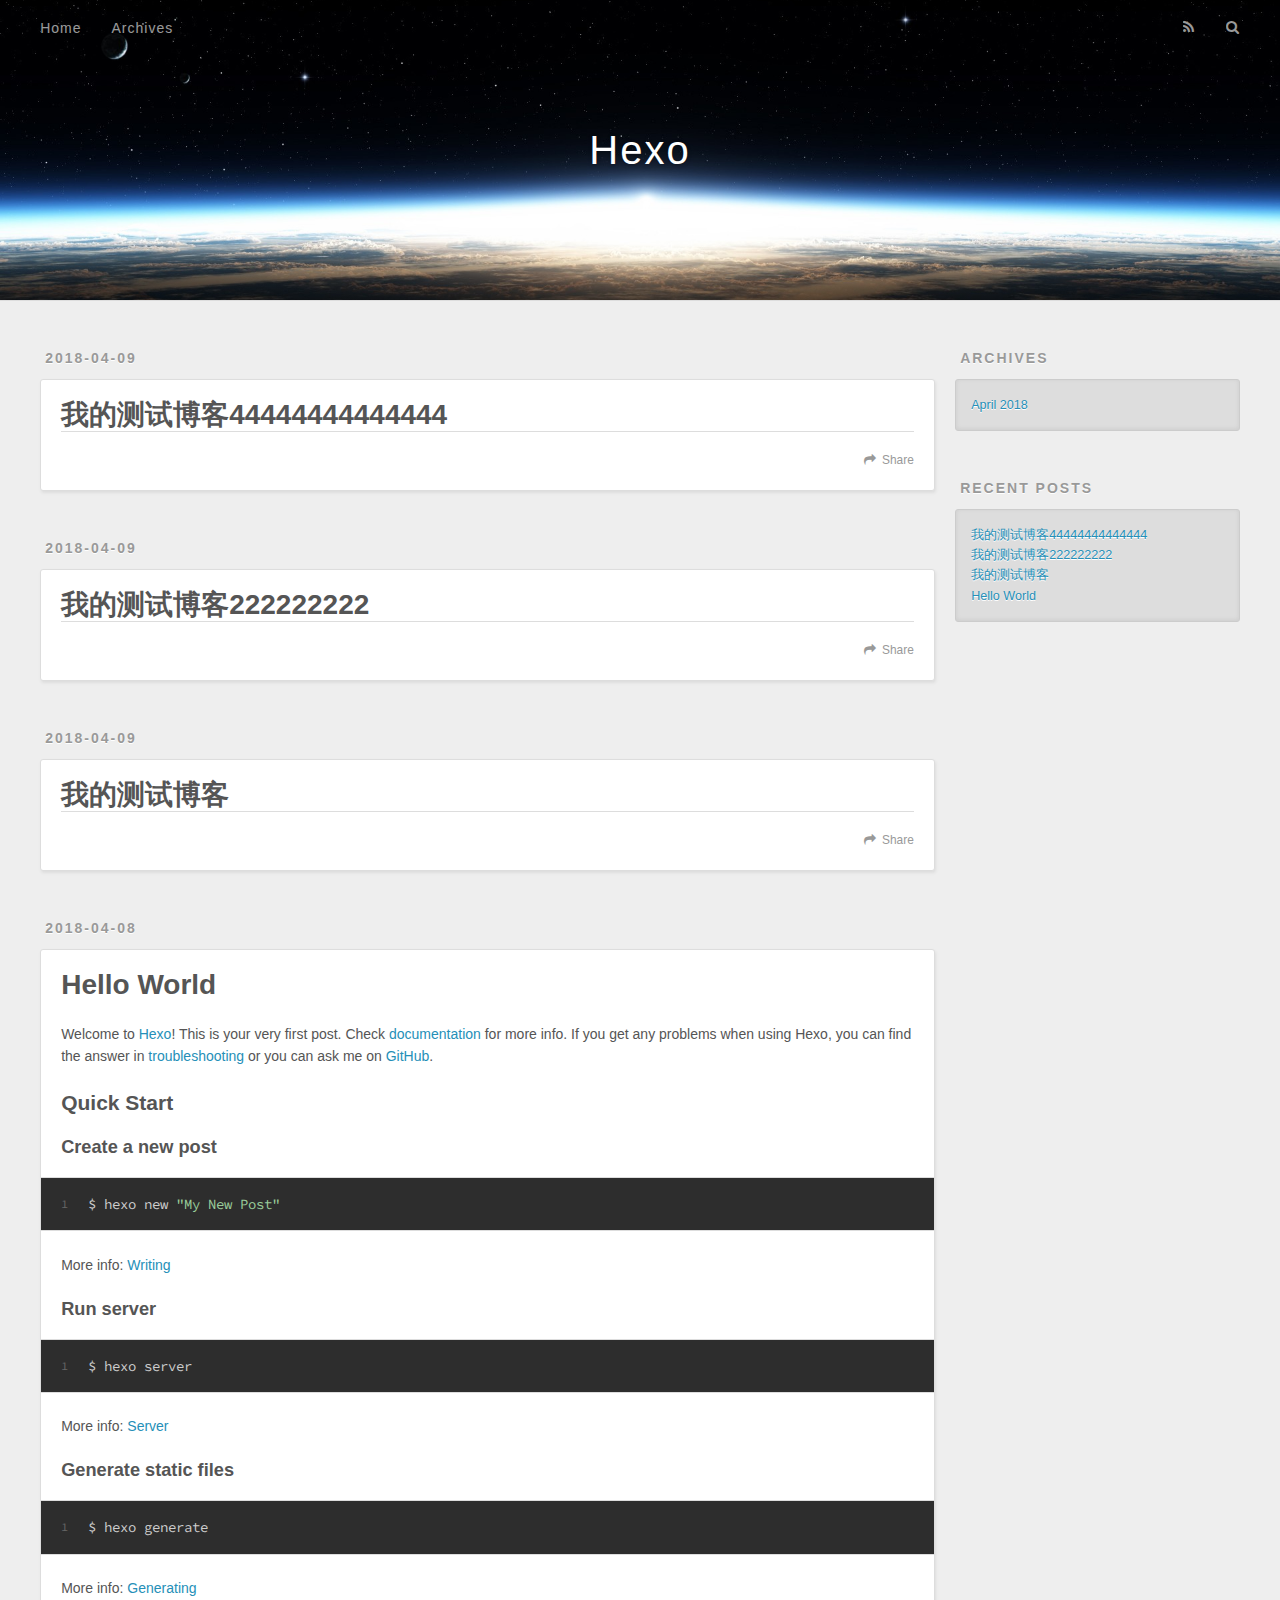
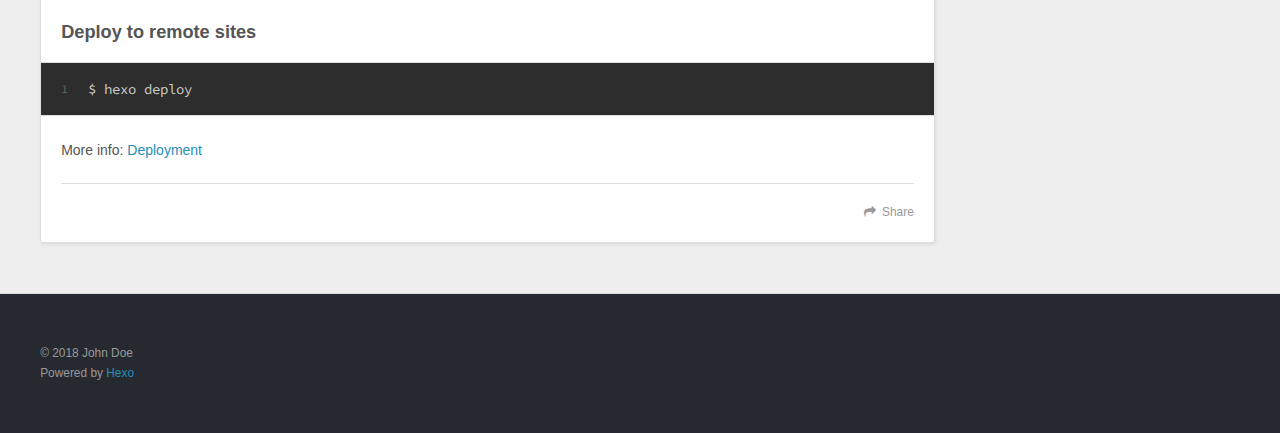
==== index.html @ ea2e8eb5 "Site updated: 2018-04-09 14:51:00" ====
<!DOCTYPE html>
<html>
<head>
  <meta charset="utf-8">
  

  
  <title>Hexo</title>
  <meta name="viewport" content="width=device-width, initial-scale=1, maximum-scale=1">
  <meta property="og:type" content="website">
<meta property="og:title" content="Hexo">
<meta property="og:url" content="http://yoursite.com/index.html">
<meta property="og:site_name" content="Hexo">
<meta property="og:locale" content="default">
<meta name="twitter:card" content="summary">
<meta name="twitter:title" content="Hexo">
  
    <link rel="alternate" href="/atom.xml" title="Hexo" type="application/atom+xml">
  
  
    <link rel="icon" href="/favicon.png">
  
  
    <link href="//fonts.googleapis.com/css?family=Source+Code+Pro" rel="stylesheet" type="text/css">
  
  <link rel="stylesheet" href="/css/style.css">
</head>

<body>
  <div id="container">
    <div id="wrap">
      <header id="header">
  <div id="banner"></div>
  <div id="header-outer" class="outer">
    <div id="header-title" class="inner">
      <h1 id="logo-wrap">
        <a href="/" id="logo">Hexo</a>
      </h1>
      
    </div>
    <div id="header-inner" class="inner">
      <nav id="main-nav">
        <a id="main-nav-toggle" class="nav-icon"></a>
        
          <a class="main-nav-link" href="/">Home</a>
        
          <a class="main-nav-link" href="/archives">Archives</a>
        
      </nav>
      <nav id="sub-nav">
        
          <a id="nav-rss-link" class="nav-icon" href="/atom.xml" title="RSS Feed"></a>
        
        <a id="nav-search-btn" class="nav-icon" title="Search"></a>
      </nav>
      <div id="search-form-wrap">
        <form action="//google.com/search" method="get" accept-charset="UTF-8" class="search-form"><input type="search" name="q" class="search-form-input" placeholder="Search"><button type="submit" class="search-form-submit">&#xF002;</button><input type="hidden" name="sitesearch" value="http://yoursite.com"></form>
      </div>
    </div>
  </div>
</header>
      <div class="outer">
        <section id="main">
  
    <article id="post-我的测试博客44444444444444" class="article article-type-post" itemscope itemprop="blogPost">
  <div class="article-meta">
    <a href="/2018/04/09/我的测试博客44444444444444/" class="article-date">
  <time datetime="2018-04-09T06:37:30.000Z" itemprop="datePublished">2018-04-09</time>
</a>
    
  </div>
  <div class="article-inner">
    
    
      <header class="article-header">
        
  
    <h1 itemprop="name">
      <a class="article-title" href="/2018/04/09/我的测试博客44444444444444/">我的测试博客44444444444444</a>
    </h1>
  

      </header>
    
    <div class="article-entry" itemprop="articleBody">
      
        
      
    </div>
    <footer class="article-footer">
      <a data-url="http://yoursite.com/2018/04/09/我的测试博客44444444444444/" data-id="cjfrvk4ji0003fga0e3j3twtc" class="article-share-link">Share</a>
      
      
    </footer>
  </div>
  
</article>


  
    <article id="post-我的测试博客222222222" class="article article-type-post" itemscope itemprop="blogPost">
  <div class="article-meta">
    <a href="/2018/04/09/我的测试博客222222222/" class="article-date">
  <time datetime="2018-04-09T02:36:10.000Z" itemprop="datePublished">2018-04-09</time>
</a>
    
  </div>
  <div class="article-inner">
    
    
      <header class="article-header">
        
  
    <h1 itemprop="name">
      <a class="article-title" href="/2018/04/09/我的测试博客222222222/">我的测试博客222222222</a>
    </h1>
  

      </header>
    
    <div class="article-entry" itemprop="articleBody">
      
        
      
    </div>
    <footer class="article-footer">
      <a data-url="http://yoursite.com/2018/04/09/我的测试博客222222222/" data-id="cjfrvk4ji0002fga02zdg871e" class="article-share-link">Share</a>
      
      
    </footer>
  </div>
  
</article>


  
    <article id="post-我的测试博客" class="article article-type-post" itemscope itemprop="blogPost">
  <div class="article-meta">
    <a href="/2018/04/09/我的测试博客/" class="article-date">
  <time datetime="2018-04-09T02:16:57.000Z" itemprop="datePublished">2018-04-09</time>
</a>
    
  </div>
  <div class="article-inner">
    
    
      <header class="article-header">
        
  
    <h1 itemprop="name">
      <a class="article-title" href="/2018/04/09/我的测试博客/">我的测试博客</a>
    </h1>
  

      </header>
    
    <div class="article-entry" itemprop="articleBody">
      
        
      
    </div>
    <footer class="article-footer">
      <a data-url="http://yoursite.com/2018/04/09/我的测试博客/" data-id="cjfrvk4j80001fga0or1ar95j" class="article-share-link">Share</a>
      
      
    </footer>
  </div>
  
</article>


  
    <article id="post-hello-world" class="article article-type-post" itemscope itemprop="blogPost">
  <div class="article-meta">
    <a href="/2018/04/08/hello-world/" class="article-date">
  <time datetime="2018-04-08T09:56:43.132Z" itemprop="datePublished">2018-04-08</time>
</a>
    
  </div>
  <div class="article-inner">
    
    
      <header class="article-header">
        
  
    <h1 itemprop="name">
      <a class="article-title" href="/2018/04/08/hello-world/">Hello World</a>
    </h1>
  

      </header>
    
    <div class="article-entry" itemprop="articleBody">
      
        <p>Welcome to <a href="https://hexo.io/" target="_blank" rel="noopener">Hexo</a>! This is your very first post. Check <a href="https://hexo.io/docs/" target="_blank" rel="noopener">documentation</a> for more info. If you get any problems when using Hexo, you can find the answer in <a href="https://hexo.io/docs/troubleshooting.html" target="_blank" rel="noopener">troubleshooting</a> or you can ask me on <a href="https://github.com/hexojs/hexo/issues" target="_blank" rel="noopener">GitHub</a>.</p>
<h2 id="Quick-Start"><a href="#Quick-Start" class="headerlink" title="Quick Start"></a>Quick Start</h2><h3 id="Create-a-new-post"><a href="#Create-a-new-post" class="headerlink" title="Create a new post"></a>Create a new post</h3><figure class="highlight bash"><table><tr><td class="gutter"><pre><span class="line">1</span><br></pre></td><td class="code"><pre><span class="line">$ hexo new <span class="string">"My New Post"</span></span><br></pre></td></tr></table></figure>
<p>More info: <a href="https://hexo.io/docs/writing.html" target="_blank" rel="noopener">Writing</a></p>
<h3 id="Run-server"><a href="#Run-server" class="headerlink" title="Run server"></a>Run server</h3><figure class="highlight bash"><table><tr><td class="gutter"><pre><span class="line">1</span><br></pre></td><td class="code"><pre><span class="line">$ hexo server</span><br></pre></td></tr></table></figure>
<p>More info: <a href="https://hexo.io/docs/server.html" target="_blank" rel="noopener">Server</a></p>
<h3 id="Generate-static-files"><a href="#Generate-static-files" class="headerlink" title="Generate static files"></a>Generate static files</h3><figure class="highlight bash"><table><tr><td class="gutter"><pre><span class="line">1</span><br></pre></td><td class="code"><pre><span class="line">$ hexo generate</span><br></pre></td></tr></table></figure>
<p>More info: <a href="https://hexo.io/docs/generating.html" target="_blank" rel="noopener">Generating</a></p>
<h3 id="Deploy-to-remote-sites"><a href="#Deploy-to-remote-sites" class="headerlink" title="Deploy to remote sites"></a>Deploy to remote sites</h3><figure class="highlight bash"><table><tr><td class="gutter"><pre><span class="line">1</span><br></pre></td><td class="code"><pre><span class="line">$ hexo deploy</span><br></pre></td></tr></table></figure>
<p>More info: <a href="https://hexo.io/docs/deployment.html" target="_blank" rel="noopener">Deployment</a></p>

      
    </div>
    <footer class="article-footer">
      <a data-url="http://yoursite.com/2018/04/08/hello-world/" data-id="cjfrvk4j80000fga0qchb1ayb" class="article-share-link">Share</a>
      
      
    </footer>
  </div>
  
</article>


  


</section>
        
          <aside id="sidebar">
  
    

  
    

  
    
  
    
  <div class="widget-wrap">
    <h3 class="widget-title">Archives</h3>
    <div class="widget">
      <ul class="archive-list"><li class="archive-list-item"><a class="archive-list-link" href="/archives/2018/04/">April 2018</a></li></ul>
    </div>
  </div>


  
    
  <div class="widget-wrap">
    <h3 class="widget-title">Recent Posts</h3>
    <div class="widget">
      <ul>
        
          <li>
            <a href="/2018/04/09/我的测试博客44444444444444/">我的测试博客44444444444444</a>
          </li>
        
          <li>
            <a href="/2018/04/09/我的测试博客222222222/">我的测试博客222222222</a>
          </li>
        
          <li>
            <a href="/2018/04/09/我的测试博客/">我的测试博客</a>
          </li>
        
          <li>
            <a href="/2018/04/08/hello-world/">Hello World</a>
          </li>
        
      </ul>
    </div>
  </div>

  
</aside>
        
      </div>
      <footer id="footer">
  
  <div class="outer">
    <div id="footer-info" class="inner">
      &copy; 2018 John Doe<br>
      Powered by <a href="http://hexo.io/" target="_blank">Hexo</a>
    </div>
  </div>
</footer>
    </div>
    <nav id="mobile-nav">
  
    <a href="/" class="mobile-nav-link">Home</a>
  
    <a href="/archives" class="mobile-nav-link">Archives</a>
  
</nav>
    

<script src="//ajax.googleapis.com/ajax/libs/jquery/2.0.3/jquery.min.js"></script>


  <link rel="stylesheet" href="/fancybox/jquery.fancybox.css">
  <script src="/fancybox/jquery.fancybox.pack.js"></script>


<script src="/js/script.js"></script>



  </div>
</body>
</html>
---- css/style.css ----
body {
  width: 100%;
}
body:before,
body:after {
  content: "";
  display: table;
}
body:after {
  clear: both;
}
html,
body,
div,
span,
applet,
object,
iframe,
h1,
h2,
h3,
h4,
h5,
h6,
p,
blockquote,
pre,
a,
abbr,
acronym,
address,
big,
cite,
code,
del,
dfn,
em,
img,
ins,
kbd,
q,
s,
samp,
small,
strike,
strong,
sub,
sup,
tt,
var,
dl,
dt,
dd,
ol,
ul,
li,
fieldset,
form,
label,
legend,
table,
caption,
tbody,
tfoot,
thead,
tr,
th,
td {
  margin: 0;
  padding: 0;
  border: 0;
  outline: 0;
  font-weight: inherit;
  font-style: inherit;
  font-family: inherit;
  font-size: 100%;
  vertical-align: baseline;
}
body {
  line-height: 1;
  color: #000;
  background: #fff;
}
ol,
ul {
  list-style: none;
}
table {
  border-collapse: separate;
  border-spacing: 0;
  vertical-align: middle;
}
caption,
th,
td {
  text-align: left;
  font-weight: normal;
  vertical-align: middle;
}
a img {
  border: none;
}
input,
button {
  margin: 0;
  padding: 0;
}
input::-moz-focus-inner,
button::-moz-focus-inner {
  border: 0;
  padding: 0;
}
@font-face {
  font-family: FontAwesome;
  font-style: normal;
  font-weight: normal;
  src: url("fonts/fontawesome-webfont.eot?v=#4.0.3");
  src: url("fonts/fontawesome-webfont.eot?#iefix&v=#4.0.3") format("embedded-opentype"), url("fonts/fontawesome-webfont.woff?v=#4.0.3") format("woff"), url("fonts/fontawesome-webfont.ttf?v=#4.0.3") format("truetype"), url("fonts/fontawesome-webfont.svg#fontawesomeregular?v=#4.0.3") format("svg");
}
html,
body,
#container {
  height: 100%;
}
body {
  background: #eee;
  font: 14px -apple-system, BlinkMacSystemFont, "Segoe UI", "Roboto", "Oxygen", "Ubuntu", "Cantarell", "Fira Sans", "Droid Sans", "Helvetica Neue", sans-serif;
  -webkit-text-size-adjust: 100%;
}
.outer {
  max-width: 1220px;
  margin: 0 auto;
  padding: 0 20px;
}
.outer:before,
.outer:after {
  content: "";
  display: table;
}
.outer:after {
  clear: both;
}
.inner {
  display: inline;
  float: left;
  width: 98.33333333333333%;
  margin: 0 0.833333333333333%;
}
.left,
.alignleft {
  float: left;
}
.right,
.alignright {
  float: right;
}
.clear {
  clear: both;
}
#container {
  position: relative;
}
.mobile-nav-on {
  overflow: hidden;
}
#wrap {
  height: 100%;
  width: 100%;
  position: absolute;
  top: 0;
  left: 0;
  -webkit-transition: 0.2s ease-out;
  -moz-transition: 0.2s ease-out;
  -ms-transition: 0.2s ease-out;
  transition: 0.2s ease-out;
  z-index: 1;
  background: #eee;
}
.mobile-nav-on #wrap {
  left: 280px;
}
@media screen and (min-width: 768px) {
  #main {
    display: inline;
    float: left;
    width: 73.33333333333333%;
    margin: 0 0.833333333333333%;
  }
}
.article-date,
.article-category-link,
.archive-year,
.widget-title {
  text-decoration: none;
  text-transform: uppercase;
  letter-spacing: 2px;
  color: #999;
  margin-bottom: 1em;
  margin-left: 5px;
  line-height: 1em;
  text-shadow: 0 1px #fff;
  font-weight: bold;
}
.article-inner,
.archive-article-inner {
  background: #fff;
  -webkit-box-shadow: 1px 2px 3px #ddd;
  box-shadow: 1px 2px 3px #ddd;
  border: 1px solid #ddd;
  border-radius: 3px;
}
.article-entry h1,
.widget h1 {
  font-size: 2em;
}
.article-entry h2,
.widget h2 {
  font-size: 1.5em;
}
.article-entry h3,
.widget h3 {
  font-size: 1.3em;
}
.article-entry h4,
.widget h4 {
  font-size: 1.2em;
}
.article-entry h5,
.widget h5 {
  font-size: 1em;
}
.article-entry h6,
.widget h6 {
  font-size: 1em;
  color: #999;
}
.article-entry hr,
.widget hr {
  border: 1px dashed #ddd;
}
.article-entry strong,
.widget strong {
  font-weight: bold;
}
.article-entry em,
.widget em,
.article-entry cite,
.widget cite {
  font-style: italic;
}
.article-entry sup,
.widget sup,
.article-entry sub,
.widget sub {
  font-size: 0.75em;
  line-height: 0;
  position: relative;
  vertical-align: baseline;
}
.article-entry sup,
.widget sup {
  top: -0.5em;
}
.article-entry sub,
.widget sub {
  bottom: -0.2em;
}
.article-entry small,
.widget small {
  font-size: 0.85em;
}
.article-entry acronym,
.widget acronym,
.article-entry abbr,
.widget abbr {
  border-bottom: 1px dotted;
}
.article-entry ul,
.widget ul,
.article-entry ol,
.widget ol,
.article-entry dl,
.widget dl {
  margin: 0 20px;
  line-height: 1.6em;
}
.article-entry ul ul,
.widget ul ul,
.article-entry ol ul,
.widget ol ul,
.article-entry ul ol,
.widget ul ol,
.article-entry ol ol,
.widget ol ol {
  margin-top: 0;
  margin-bottom: 0;
}
.article-entry ul,
.widget ul {
  list-style: disc;
}
.article-entry ol,
.widget ol {
  list-style: decimal;
}
.article-entry dt,
.widget dt {
  font-weight: bold;
}
#header {
  height: 300px;
  position: relative;
  border-bottom: 1px solid #ddd;
}
#header:before,
#header:after {
  content: "";
  position: absolute;
  left: 0;
  right: 0;
  height: 40px;
}
#header:before {
  top: 0;
  background: -webkit-linear-gradient(rgba(0,0,0,0.2), transparent);
  background: -moz-linear-gradient(rgba(0,0,0,0.2), transparent);
  background: -ms-linear-gradient(rgba(0,0,0,0.2), transparent);
  background: linear-gradient(rgba(0,0,0,0.2), transparent);
}
#header:after {
  bottom: 0;
  background: -webkit-linear-gradient(transparent, rgba(0,0,0,0.2));
  background: -moz-linear-gradient(transparent, rgba(0,0,0,0.2));
  background: -ms-linear-gradient(transparent, rgba(0,0,0,0.2));
  background: linear-gradient(transparent, rgba(0,0,0,0.2));
}
#header-outer {
  height: 100%;
  position: relative;
}
#header-inner {
  position: relative;
  overflow: hidden;
}
#banner {
  position: absolute;
  top: 0;
  left: 0;
  width: 100%;
  height: 100%;
  background: url("images/banner.jpg") center #000;
  -webkit-background-size: cover;
  -moz-background-size: cover;
  background-size: cover;
  z-index: -1;
}
#header-title {
  text-align: center;
  height: 40px;
  position: absolute;
  top: 50%;
  left: 0;
  margin-top: -20px;
}
#logo,
#subtitle {
  text-decoration: none;
  color: #fff;
  font-weight: 300;
  text-shadow: 0 1px 4px rgba(0,0,0,0.3);
}
#logo {
  font-size: 40px;
  line-height: 40px;
  letter-spacing: 2px;
}
#subtitle {
  font-size: 16px;
  line-height: 16px;
  letter-spacing: 1px;
}
#subtitle-wrap {
  margin-top: 16px;
}
#main-nav {
  float: left;
  margin-left: -15px;
}
.nav-icon,
.main-nav-link {
  float: left;
  color: #fff;
  opacity: 0.6;
  text-decoration: none;
  text-shadow: 0 1px rgba(0,0,0,0.2);
  -webkit-transition: opacity 0.2s;
  -moz-transition: opacity 0.2s;
  -ms-transition: opacity 0.2s;
  transition: opacity 0.2s;
  display: block;
  padding: 20px 15px;
}
.nav-icon:hover,
.main-nav-link:hover {
  opacity: 1;
}
.nav-icon {
  font-family: FontAwesome;
  text-align: center;
  font-size: 14px;
  width: 14px;
  height: 14px;
  padding: 20px 15px;
  position: relative;
  cursor: pointer;
}
.main-nav-link {
  font-weight: 300;
  letter-spacing: 1px;
}
@media screen and (max-width: 479px) {
  .main-nav-link {
    display: none;
  }
}
#main-nav-toggle {
  display: none;
}
#main-nav-toggle:before {
  content: "\f0c9";
}
@media screen and (max-width: 479px) {
  #main-nav-toggle {
    display: block;
  }
}
#sub-nav {
  float: right;
  margin-right: -15px;
}
#nav-rss-link:before {
  content: "\f09e";
}
#nav-search-btn:before {
  content: "\f002";
}
#search-form-wrap {
  position: absolute;
  top: 15px;
  width: 150px;
  height: 30px;
  right: -150px;
  opacity: 0;
  -webkit-transition: 0.2s ease-out;
  -moz-transition: 0.2s ease-out;
  -ms-transition: 0.2s ease-out;
  transition: 0.2s ease-out;
}
#search-form-wrap.on {
  opacity: 1;
  right: 0;
}
@media screen and (max-width: 479px) {
  #search-form-wrap {
    width: 100%;
    right: -100%;
  }
}
.search-form {
  position: absolute;
  top: 0;
  left: 0;
  right: 0;
  background: #fff;
  padding: 5px 15px;
  border-radius: 15px;
  -webkit-box-shadow: 0 0 10px rgba(0,0,0,0.3);
  box-shadow: 0 0 10px rgba(0,0,0,0.3);
}
.search-form-input {
  border: none;
  background: none;
  color: #555;
  width: 100%;
  font: 13px -apple-system, BlinkMacSystemFont, "Segoe UI", "Roboto", "Oxygen", "Ubuntu", "Cantarell", "Fira Sans", "Droid Sans", "Helvetica Neue", sans-serif;
  outline: none;
}
.search-form-input::-webkit-search-results-decoration,
.search-form-input::-webkit-search-cancel-button {
  -webkit-appearance: none;
}
.search-form-submit {
  position: absolute;
  top: 50%;
  right: 10px;
  margin-top: -7px;
  font: 13px FontAwesome;
  border: none;
  background: none;
  color: #bbb;
  cursor: pointer;
}
.search-form-submit:hover,
.search-form-submit:focus {
  color: #777;
}
.article {
  margin: 50px 0;
}
.article-inner {
  overflow: hidden;
}
.article-meta:before,
.article-meta:after {
  content: "";
  display: table;
}
.article-meta:after {
  clear: both;
}
.article-date {
  float: left;
}
.article-category {
  float: left;
  line-height: 1em;
  color: #ccc;
  text-shadow: 0 1px #fff;
  margin-left: 8px;
}
.article-category:before {
  content: "\2022";
}
.article-category-link {
  margin: 0 12px 1em;
}
.article-header {
  padding: 20px 20px 0;
}
.article-title {
  text-decoration: none;
  font-size: 2em;
  font-weight: bold;
  color: #555;
  line-height: 1.1em;
  -webkit-transition: color 0.2s;
  -moz-transition: color 0.2s;
  -ms-transition: color 0.2s;
  transition: color 0.2s;
}
a.article-title:hover {
  color: #258fb8;
}
.article-entry {
  color: #555;
  padding: 0 20px;
}
.article-entry:before,
.article-entry:after {
  content: "";
  display: table;
}
.article-entry:after {
  clear: both;
}
.article-entry p,
.article-entry table {
  line-height: 1.6em;
  margin: 1.6em 0;
}
.article-entry h1,
.article-entry h2,
.article-entry h3,
.article-entry h4,
.article-entry h5,
.article-entry h6 {
  font-weight: bold;
}
.article-entry h1,
.article-entry h2,
.article-entry h3,
.article-entry h4,
.article-entry h5,
.article-entry h6 {
  line-height: 1.1em;
  margin: 1.1em 0;
}
.article-entry a {
  color: #258fb8;
  text-decoration: none;
}
.article-entry a:hover {
  text-decoration: underline;
}
.article-entry ul,
.article-entry ol,
.article-entry dl {
  margin-top: 1.6em;
  margin-bottom: 1.6em;
}
.article-entry img,
.article-entry video {
  max-width: 100%;
  height: auto;
  display: block;
  margin: auto;
}
.article-entry iframe {
  border: none;
}
.article-entry table {
  width: 100%;
  border-collapse: collapse;
  border-spacing: 0;
}
.article-entry th {
  font-weight: bold;
  border-bottom: 3px solid #ddd;
  padding-bottom: 0.5em;
}
.article-entry td {
  border-bottom: 1px solid #ddd;
  padding: 10px 0;
}
.article-entry blockquote {
  font-family: Georgia, "Times New Roman", serif;
  font-size: 1.4em;
  margin: 1.6em 20px;
  text-align: center;
}
.article-entry blockquote footer {
  font-size: 14px;
  margin: 1.6em 0;
  font-family: -apple-system, BlinkMacSystemFont, "Segoe UI", "Roboto", "Oxygen", "Ubuntu", "Cantarell", "Fira Sans", "Droid Sans", "Helvetica Neue", sans-serif;
}
.article-entry blockquote footer cite:before {
  content: "—";
  padding: 0 0.5em;
}
.article-entry .pullquote {
  text-align: left;
  width: 45%;
  margin: 0;
}
.article-entry .pullquote.left {
  margin-left: 0.5em;
  margin-right: 1em;
}
.article-entry .pullquote.right {
  margin-right: 0.5em;
  margin-left: 1em;
}
.article-entry .caption {
  color: #999;
  display: block;
  font-size: 0.9em;
  margin-top: 0.5em;
  position: relative;
  text-align: center;
}
.article-entry .video-container {
  position: relative;
  padding-top: 56.25%;
  height: 0;
  overflow: hidden;
}
.article-entry .video-container iframe,
.article-entry .video-container object,
.article-entry .video-container embed {
  position: absolute;
  top: 0;
  left: 0;
  width: 100%;
  height: 100%;
  margin-top: 0;
}
.article-more-link a {
  display: inline-block;
  line-height: 1em;
  padding: 6px 15px;
  border-radius: 15px;
  background: #eee;
  color: #999;
  text-shadow: 0 1px #fff;
  text-decoration: none;
}
.article-more-link a:hover {
  background: #258fb8;
  color: #fff;
  text-decoration: none;
  text-shadow: 0 1px #1e7293;
}
.article-footer {
  font-size: 0.85em;
  line-height: 1.6em;
  border-top: 1px solid #ddd;
  padding-top: 1.6em;
  margin: 0 20px 20px;
}
.article-footer:before,
.article-footer:after {
  content: "";
  display: table;
}
.article-footer:after {
  clear: both;
}
.article-footer a {
  color: #999;
  text-decoration: none;
}
.article-footer a:hover {
  color: #555;
}
.article-tag-list-item {
  float: left;
  margin-right: 10px;
}
.article-tag-list-link:before {
  content: "#";
}
.article-comment-link {
  float: right;
}
.article-comment-link:before {
  content: "\f075";
  font-family: FontAwesome;
  padding-right: 8px;
}
.article-share-link {
  cursor: pointer;
  float: right;
  margin-left: 20px;
}
.article-share-link:before {
  content: "\f064";
  font-family: FontAwesome;
  padding-right: 6px;
}
#article-nav {
  position: relative;
}
#article-nav:before,
#article-nav:after {
  content: "";
  display: table;
}
#article-nav:after {
  clear: both;
}
@media screen and (min-width: 768px) {
  #article-nav {
    margin: 50px 0;
  }
  #article-nav:before {
    width: 8px;
    height: 8px;
    position: absolute;
    top: 50%;
    left: 50%;
    margin-top: -4px;
    margin-left: -4px;
    content: "";
    border-radius: 50%;
    background: #ddd;
    -webkit-box-shadow: 0 1px 2px #fff;
    box-shadow: 0 1px 2px #fff;
  }
}
.article-nav-link-wrap {
  text-decoration: none;
  text-shadow: 0 1px #fff;
  color: #999;
  -webkit-box-sizing: border-box;
  -moz-box-sizing: border-box;
  box-sizing: border-box;
  margin-top: 50px;
  text-align: center;
  display: block;
}
.article-nav-link-wrap:hover {
  color: #555;
}
@media screen and (min-width: 768px) {
  .article-nav-link-wrap {
    width: 50%;
    margin-top: 0;
  }
}
@media screen and (min-width: 768px) {
  #article-nav-newer {
    float: left;
    text-align: right;
    padding-right: 20px;
  }
}
@media screen and (min-width: 768px) {
  #article-nav-older {
    float: right;
    text-align: left;
    padding-left: 20px;
  }
}
.article-nav-caption {
  text-transform: uppercase;
  letter-spacing: 2px;
  color: #ddd;
  line-height: 1em;
  font-weight: bold;
}
#article-nav-newer .article-nav-caption {
  margin-right: -2px;
}
.article-nav-title {
  font-size: 0.85em;
  line-height: 1.6em;
  margin-top: 0.5em;
}
.article-share-box {
  position: absolute;
  display: none;
  background: #fff;
  -webkit-box-shadow: 1px 2px 10px rgba(0,0,0,0.2);
  box-shadow: 1px 2px 10px rgba(0,0,0,0.2);
  border-radius: 3px;
  margin-left: -145px;
  overflow: hidden;
  z-index: 1;
}
.article-share-box.on {
  display: block;
}
.article-share-input {
  width: 100%;
  background: none;
  -webkit-box-sizing: border-box;
  -moz-box-sizing: border-box;
  box-sizing: border-box;
  font: 14px -apple-system, BlinkMacSystemFont, "Segoe UI", "Roboto", "Oxygen", "Ubuntu", "Cantarell", "Fira Sans", "Droid Sans", "Helvetica Neue", sans-serif;
  padding: 0 15px;
  color: #555;
  outline: none;
  border: 1px solid #ddd;
  border-radius: 3px 3px 0 0;
  height: 36px;
  line-height: 36px;
}
.article-share-links {
  background: #eee;
}
.article-share-links:before,
.article-share-links:after {
  content: "";
  display: table;
}
.article-share-links:after {
  clear: both;
}
.article-share-twitter,
.article-share-facebook,
.article-share-pinterest,
.article-share-google {
  width: 50px;
  height: 36px;
  display: block;
  float: left;
  position: relative;
  color: #999;
  text-shadow: 0 1px #fff;
}
.article-share-twitter:before,
.article-share-facebook:before,
.article-share-pinterest:before,
.article-share-google:before {
  font-size: 20px;
  font-family: FontAwesome;
  width: 20px;
  height: 20px;
  position: absolute;
  top: 50%;
  left: 50%;
  margin-top: -10px;
  margin-left: -10px;
  text-align: center;
}
.article-share-twitter:hover,
.article-share-facebook:hover,
.article-share-pinterest:hover,
.article-share-google:hover {
  color: #fff;
}
.article-share-twitter:before {
  content: "\f099";
}
.article-share-twitter:hover {
  background: #00aced;
  text-shadow: 0 1px #008abe;
}
.article-share-facebook:before {
  content: "\f09a";
}
.article-share-facebook:hover {
  background: #3b5998;
  text-shadow: 0 1px #2f477a;
}
.article-share-pinterest:before {
  content: "\f0d2";
}
.article-share-pinterest:hover {
  background: #cb2027;
  text-shadow: 0 1px #a21a1f;
}
.article-share-google:before {
  content: "\f0d5";
}
.article-share-google:hover {
  background: #dd4b39;
  text-shadow: 0 1px #be3221;
}
.article-gallery {
  background: #000;
  position: relative;
}
.article-gallery-photos {
  position: relative;
  overflow: hidden;
}
.article-gallery-img {
  display: none;
  max-width: 100%;
}
.article-gallery-img:first-child {
  display: block;
}
.article-gallery-img.loaded {
  position: absolute;
  display: block;
}
.article-gallery-img img {
  display: block;
  max-width: 100%;
  margin: 0 auto;
}
#comments {
  background: #fff;
  -webkit-box-shadow: 1px 2px 3px #ddd;
  box-shadow: 1px 2px 3px #ddd;
  padding: 20px;
  border: 1px solid #ddd;
  border-radius: 3px;
  margin: 50px 0;
}
#comments a {
  color: #258fb8;
}
.archives-wrap {
  margin: 50px 0;
}
.archives:before,
.archives:after {
  content: "";
  display: table;
}
.archives:after {
  clear: both;
}
.archive-year-wrap {
  margin-bottom: 1em;
}
.archives {
  -webkit-column-gap: 10px;
  -moz-column-gap: 10px;
  column-gap: 10px;
}
@media screen and (min-width: 480px) and (max-width: 767px) {
  .archives {
    -webkit-column-count: 2;
    -moz-column-count: 2;
    column-count: 2;
  }
}
@media screen and (min-width: 768px) {
  .archives {
    -webkit-column-count: 3;
    -moz-column-count: 3;
    column-count: 3;
  }
}
.archive-article {
  -webkit-column-break-inside: avoid;
  page-break-inside: avoid;
  overflow: hidden;
  break-inside: avoid-column;
}
.archive-article-inner {
  padding: 10px;
  margin-bottom: 15px;
}
.archive-article-title {
  text-decoration: none;
  font-weight: bold;
  color: #555;
  -webkit-transition: color 0.2s;
  -moz-transition: color 0.2s;
  -ms-transition: color 0.2s;
  transition: color 0.2s;
  line-height: 1.6em;
}
.archive-article-title:hover {
  color: #258fb8;
}
.archive-article-footer {
  margin-top: 1em;
}
.archive-article-date {
  color: #999;
  text-decoration: none;
  font-size: 0.85em;
  line-height: 1em;
  margin-bottom: 0.5em;
  display: block;
}
#page-nav {
  margin: 50px auto;
  background: #fff;
  -webkit-box-shadow: 1px 2px 3px #ddd;
  box-shadow: 1px 2px 3px #ddd;
  border: 1px solid #ddd;
  border-radius: 3px;
  text-align: center;
  color: #999;
  overflow: hidden;
}
#page-nav:before,
#page-nav:after {
  content: "";
  display: table;
}
#page-nav:after {
  clear: both;
}
#page-nav a,
#page-nav span {
  padding: 10px 20px;
  line-height: 1;
  height: 2ex;
}
#page-nav a {
  color: #999;
  text-decoration: none;
}
#page-nav a:hover {
  background: #999;
  color: #fff;
}
#page-nav .prev {
  float: left;
}
#page-nav .next {
  float: right;
}
#page-nav .page-number {
  display: inline-block;
}
@media screen and (max-width: 479px) {
  #page-nav .page-number {
    display: none;
  }
}
#page-nav .current {
  color: #555;
  font-weight: bold;
}
#page-nav .space {
  color: #ddd;
}
#footer {
  background: #262a30;
  padding: 50px 0;
  border-top: 1px solid #ddd;
  color: #999;
}
#footer a {
  color: #258fb8;
  text-decoration: none;
}
#footer a:hover {
  text-decoration: underline;
}
#footer-info {
  line-height: 1.6em;
  font-size: 0.85em;
}
.article-entry pre,
.article-entry .highlight {
  background: #2d2d2d;
  margin: 0 -20px;
  padding: 15px 20px;
  border-style: solid;
  border-color: #ddd;
  border-width: 1px 0;
  overflow: auto;
  color: #ccc;
  line-height: 22.400000000000002px;
}
.article-entry .highlight .gutter pre,
.article-entry .gist .gist-file .gist-data .line-numbers {
  color: #666;
  font-size: 0.85em;
}
.article-entry pre,
.article-entry code {
  font-family: "Source Code Pro", Consolas, Monaco, Menlo, Consolas, monospace;
}
.article-entry code {
  background: #eee;
  text-shadow: 0 1px #fff;
  padding: 0 0.3em;
}
.article-entry pre code {
  background: none;
  text-shadow: none;
  padding: 0;
}
.article-entry .highlight pre {
  border: none;
  margin: 0;
  padding: 0;
}
.article-entry .highlight table {
  margin: 0;
  width: auto;
}
.article-entry .highlight td {
  border: none;
  padding: 0;
}
.article-entry .highlight figcaption {
  font-size: 0.85em;
  color: #999;
  line-height: 1em;
  margin-bottom: 1em;
}
.article-entry .highlight figcaption:before,
.article-entry .highlight figcaption:after {
  content: "";
  display: table;
}
.article-entry .highlight figcaption:after {
  clear: both;
}
.article-entry .highlight figcaption a {
  float: right;
}
.article-entry .highlight .gutter pre {
  text-align: right;
  padding-right: 20px;
}
.article-entry .highlight .line {
  height: 22.400000000000002px;
}
.article-entry .highlight .line.marked {
  background: #515151;
}
.article-entry .gist {
  margin: 0 -20px;
  border-style: solid;
  border-color: #ddd;
  border-width: 1px 0;
  background: #2d2d2d;
  padding: 15px 20px 15px 0;
}
.article-entry .gist .gist-file {
  border: none;
  font-family: "Source Code Pro", Consolas, Monaco, Menlo, Consolas, monospace;
  margin: 0;
}
.article-entry .gist .gist-file .gist-data {
  background: none;
  border: none;
}
.article-entry .gist .gist-file .gist-data .line-numbers {
  background: none;
  border: none;
  padding: 0 20px 0 0;
}
.article-entry .gist .gist-file .gist-data .line-data {
  padding: 0 !important;
}
.article-entry .gist .gist-file .highlight {
  margin: 0;
  padding: 0;
  border: none;
}
.article-entry .gist .gist-file .gist-meta {
  background: #2d2d2d;
  color: #999;
  font: 0.85em -apple-system, BlinkMacSystemFont, "Segoe UI", "Roboto", "Oxygen", "Ubuntu", "Cantarell", "Fira Sans", "Droid Sans", "Helvetica Neue", sans-serif;
  text-shadow: 0 0;
  padding: 0;
  margin-top: 1em;
  margin-left: 20px;
}
.article-entry .gist .gist-file .gist-meta a {
  color: #258fb8;
  font-weight: normal;
}
.article-entry .gist .gist-file .gist-meta a:hover {
  text-decoration: underline;
}
pre .comment,
pre .title {
  color: #999;
}
pre .variable,
pre .attribute,
pre .tag,
pre .regexp,
pre .ruby .constant,
pre .xml .tag .title,
pre .xml .pi,
pre .xml .doctype,
pre .html .doctype,
pre .css .id,
pre .css .class,
pre .css .pseudo {
  color: #f2777a;
}
pre .number,
pre .preprocessor,
pre .built_in,
pre .literal,
pre .params,
pre .constant {
  color: #f99157;
}
pre .class,
pre .ruby .class .title,
pre .css .rules .attribute {
  color: #9c9;
}
pre .string,
pre .value,
pre .inheritance,
pre .header,
pre .ruby .symbol,
pre .xml .cdata {
  color: #9c9;
}
pre .css .hexcolor {
  color: #6cc;
}
pre .function,
pre .python .decorator,
pre .python .title,
pre .ruby .function .title,
pre .ruby .title .keyword,
pre .perl .sub,
pre .javascript .title,
pre .coffeescript .title {
  color: #69c;
}
pre .keyword,
pre .javascript .function {
  color: #c9c;
}
@media screen and (max-width: 479px) {
  #mobile-nav {
    position: absolute;
    top: 0;
    left: 0;
    width: 280px;
    height: 100%;
    background: #191919;
    border-right: 1px solid #fff;
  }
}
@media screen and (max-width: 479px) {
  .mobile-nav-link {
    display: block;
    color: #999;
    text-decoration: none;
    padding: 15px 20px;
    font-weight: bold;
  }
  .mobile-nav-link:hover {
    color: #fff;
  }
}
@media screen and (min-width: 768px) {
  #sidebar {
    display: inline;
    float: left;
    width: 23.333333333333332%;
    margin: 0 0.833333333333333%;
  }
}
.widget-wrap {
  margin: 50px 0;
}
.widget {
  color: #777;
  text-shadow: 0 1px #fff;
  background: #ddd;
  -webkit-box-shadow: 0 -1px 4px #ccc inset;
  box-shadow: 0 -1px 4px #ccc inset;
  border: 1px solid #ccc;
  padding: 15px;
  border-radius: 3px;
}
.widget a {
  color: #258fb8;
  text-decoration: none;
}
.widget a:hover {
  text-decoration: underline;
}
.widget ul ul,
.widget ol ul,
.widget dl ul,
.widget ul ol,
.widget ol ol,
.widget dl ol,
.widget ul dl,
.widget ol dl,
.widget dl dl {
  margin-left: 15px;
  list-style: disc;
}
.widget {
  line-height: 1.6em;
  word-wrap: break-word;
  font-size: 0.9em;
}
.widget ul,
.widget ol {
  list-style: none;
  margin: 0;
}
.widget ul ul,
.widget ol ul,
.widget ul ol,
.widget ol ol {
  margin: 0 20px;
}
.widget ul ul,
.widget ol ul {
  list-style: disc;
}
.widget ul ol,
.widget ol ol {
  list-style: decimal;
}
.category-list-count,
.tag-list-count,
.archive-list-count {
  padding-left: 5px;
  color: #999;
  font-size: 0.85em;
}
.category-list-count:before,
.tag-list-count:before,
.archive-list-count:before {
  content: "(";
}
.category-list-count:after,
.tag-list-count:after,
.archive-list-count:after {
  content: ")";
}
.tagcloud a {
  margin-right: 5px;
  display: inline-block;
}
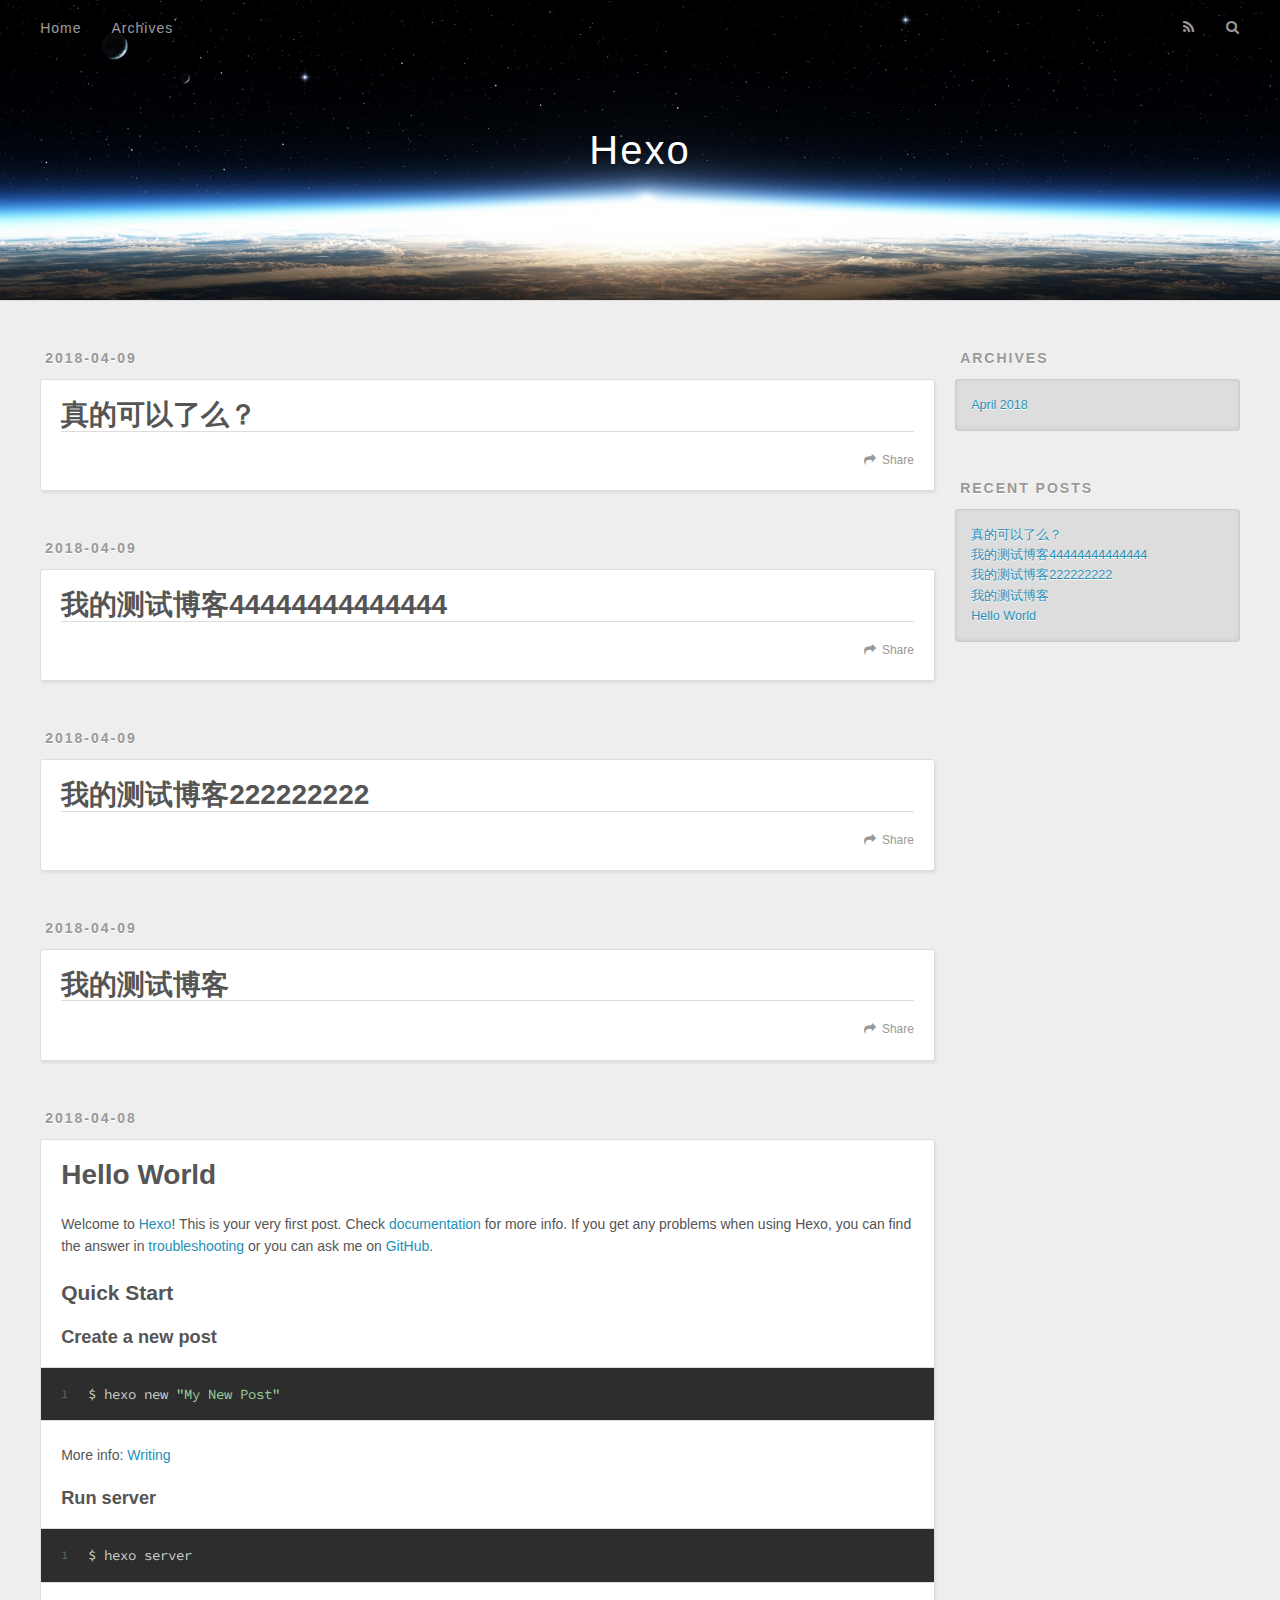
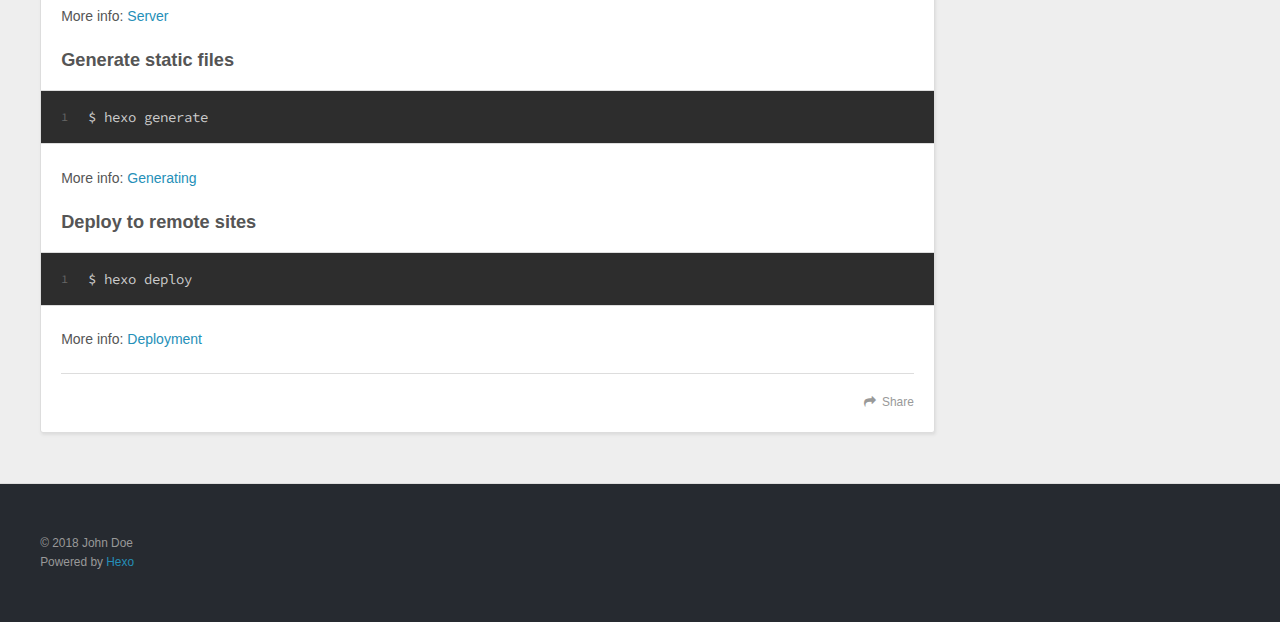
==== commit 59d1fd1c: "Site updated: 2018-04-09 14:52:56" ====
--- a/index.html
+++ b/index.html
@@ -62,6 +62,42 @@
       <div class="outer">
         <section id="main">
   
+    <article id="post-真的可以了么？" class="article article-type-post" itemscope itemprop="blogPost">
+  <div class="article-meta">
+    <a href="/2018/04/09/真的可以了么？/" class="article-date">
+  <time datetime="2018-04-09T06:52:46.000Z" itemprop="datePublished">2018-04-09</time>
+</a>
+    
+  </div>
+  <div class="article-inner">
+    
+    
+      <header class="article-header">
+        
+  
+    <h1 itemprop="name">
+      <a class="article-title" href="/2018/04/09/真的可以了么？/">真的可以了么？</a>
+    </h1>
+  
+
+      </header>
+    
+    <div class="article-entry" itemprop="articleBody">
+      
+        
+      
+    </div>
+    <footer class="article-footer">
+      <a data-url="http://yoursite.com/2018/04/09/真的可以了么？/" data-id="cjfrvr59v00035oa0hxzhbiyl" class="article-share-link">Share</a>
+      
+      
+    </footer>
+  </div>
+  
+</article>
+
+
+  
     <article id="post-我的测试博客44444444444444" class="article article-type-post" itemscope itemprop="blogPost">
   <div class="article-meta">
     <a href="/2018/04/09/我的测试博客44444444444444/" class="article-date">
@@ -88,7 +124,7 @@
       
     </div>
     <footer class="article-footer">
-      <a data-url="http://yoursite.com/2018/04/09/我的测试博客44444444444444/" data-id="cjfrvk4ji0003fga0e3j3twtc" class="article-share-link">Share</a>
+      <a data-url="http://yoursite.com/2018/04/09/我的测试博客44444444444444/" data-id="cjfrvr59l00015oa0rlinhm5i" class="article-share-link">Share</a>
       
       
     </footer>
@@ -124,7 +160,7 @@
       
     </div>
     <footer class="article-footer">
-      <a data-url="http://yoursite.com/2018/04/09/我的测试博客222222222/" data-id="cjfrvk4ji0002fga02zdg871e" class="article-share-link">Share</a>
+      <a data-url="http://yoursite.com/2018/04/09/我的测试博客222222222/" data-id="cjfrvr59v00025oa0u86y8kt6" class="article-share-link">Share</a>
       
       
     </footer>
@@ -160,7 +196,7 @@
       
     </div>
     <footer class="article-footer">
-      <a data-url="http://yoursite.com/2018/04/09/我的测试博客/" data-id="cjfrvk4j80001fga0or1ar95j" class="article-share-link">Share</a>
+      <a data-url="http://yoursite.com/2018/04/09/我的测试博客/" data-id="cjfrvr58r00005oa08ltokjie" class="article-share-link">Share</a>
       
       
     </footer>
@@ -205,7 +241,7 @@
       
     </div>
     <footer class="article-footer">
-      <a data-url="http://yoursite.com/2018/04/08/hello-world/" data-id="cjfrvk4j80000fga0qchb1ayb" class="article-share-link">Share</a>
+      <a data-url="http://yoursite.com/2018/04/08/hello-world/" data-id="cjfrvr5ap00045oa0e41o46ln" class="article-share-link">Share</a>
       
       
     </footer>
@@ -246,6 +282,10 @@
       <ul>
         
           <li>
+            <a href="/2018/04/09/真的可以了么？/">真的可以了么？</a>
+          </li>
+        
+          <li>
             <a href="/2018/04/09/我的测试博客44444444444444/">我的测试博客44444444444444</a>
           </li>
         
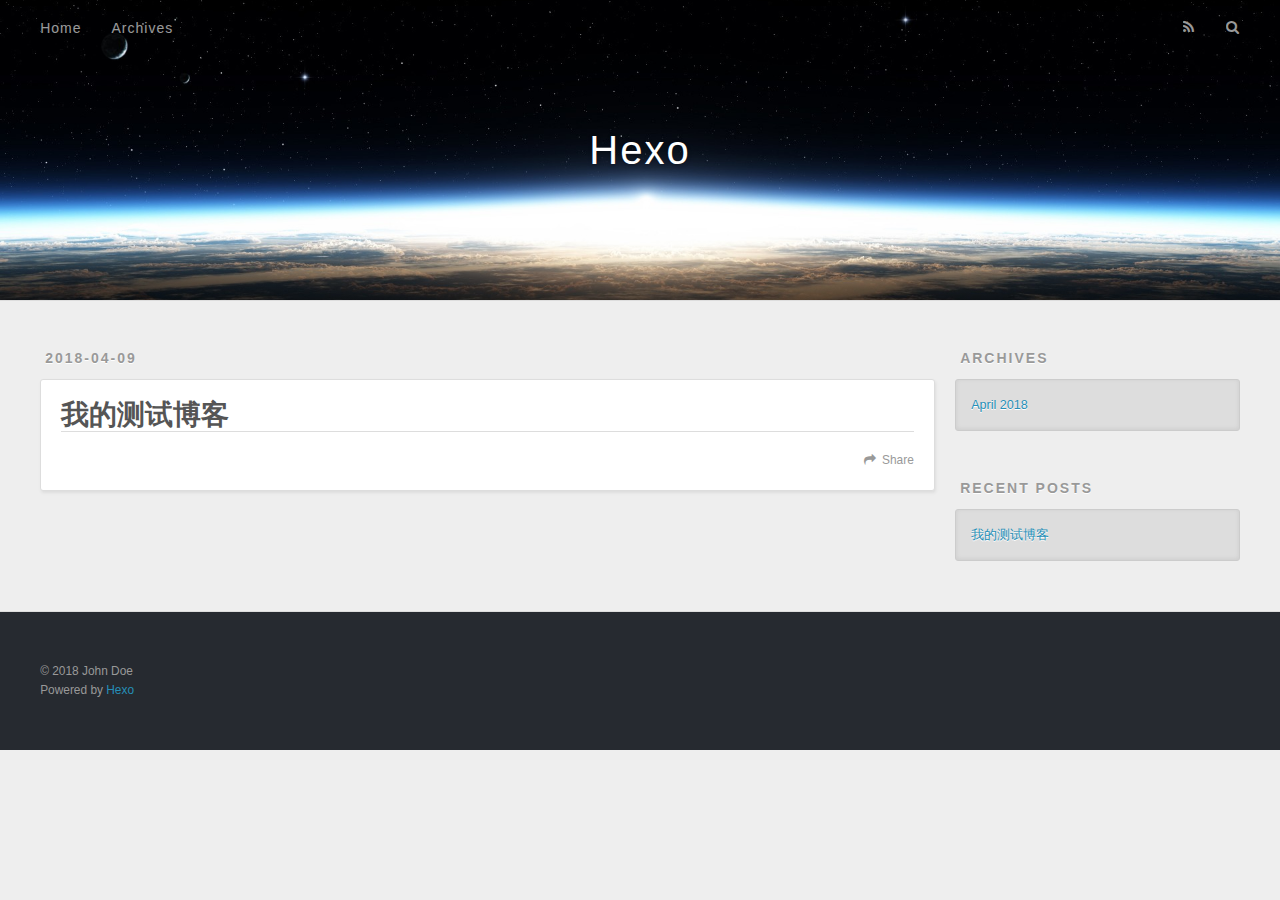
==== commit abe84e97: "Site updated: 2018-04-09 14:55:49" ====
--- a/index.html
+++ b/index.html
@@ -62,114 +62,6 @@
       <div class="outer">
         <section id="main">
   
-    <article id="post-真的可以了么？" class="article article-type-post" itemscope itemprop="blogPost">
-  <div class="article-meta">
-    <a href="/2018/04/09/真的可以了么？/" class="article-date">
-  <time datetime="2018-04-09T06:52:46.000Z" itemprop="datePublished">2018-04-09</time>
-</a>
-    
-  </div>
-  <div class="article-inner">
-    
-    
-      <header class="article-header">
-        
-  
-    <h1 itemprop="name">
-      <a class="article-title" href="/2018/04/09/真的可以了么？/">真的可以了么？</a>
-    </h1>
-  
-
-      </header>
-    
-    <div class="article-entry" itemprop="articleBody">
-      
-        
-      
-    </div>
-    <footer class="article-footer">
-      <a data-url="http://yoursite.com/2018/04/09/真的可以了么？/" data-id="cjfrvr59v00035oa0hxzhbiyl" class="article-share-link">Share</a>
-      
-      
-    </footer>
-  </div>
-  
-</article>
-
-
-  
-    <article id="post-我的测试博客44444444444444" class="article article-type-post" itemscope itemprop="blogPost">
-  <div class="article-meta">
-    <a href="/2018/04/09/我的测试博客44444444444444/" class="article-date">
-  <time datetime="2018-04-09T06:37:30.000Z" itemprop="datePublished">2018-04-09</time>
-</a>
-    
-  </div>
-  <div class="article-inner">
-    
-    
-      <header class="article-header">
-        
-  
-    <h1 itemprop="name">
-      <a class="article-title" href="/2018/04/09/我的测试博客44444444444444/">我的测试博客44444444444444</a>
-    </h1>
-  
-
-      </header>
-    
-    <div class="article-entry" itemprop="articleBody">
-      
-        
-      
-    </div>
-    <footer class="article-footer">
-      <a data-url="http://yoursite.com/2018/04/09/我的测试博客44444444444444/" data-id="cjfrvr59l00015oa0rlinhm5i" class="article-share-link">Share</a>
-      
-      
-    </footer>
-  </div>
-  
-</article>
-
-
-  
-    <article id="post-我的测试博客222222222" class="article article-type-post" itemscope itemprop="blogPost">
-  <div class="article-meta">
-    <a href="/2018/04/09/我的测试博客222222222/" class="article-date">
-  <time datetime="2018-04-09T02:36:10.000Z" itemprop="datePublished">2018-04-09</time>
-</a>
-    
-  </div>
-  <div class="article-inner">
-    
-    
-      <header class="article-header">
-        
-  
-    <h1 itemprop="name">
-      <a class="article-title" href="/2018/04/09/我的测试博客222222222/">我的测试博客222222222</a>
-    </h1>
-  
-
-      </header>
-    
-    <div class="article-entry" itemprop="articleBody">
-      
-        
-      
-    </div>
-    <footer class="article-footer">
-      <a data-url="http://yoursite.com/2018/04/09/我的测试博客222222222/" data-id="cjfrvr59v00025oa0u86y8kt6" class="article-share-link">Share</a>
-      
-      
-    </footer>
-  </div>
-  
-</article>
-
-
-  
     <article id="post-我的测试博客" class="article article-type-post" itemscope itemprop="blogPost">
   <div class="article-meta">
     <a href="/2018/04/09/我的测试博客/" class="article-date">
@@ -197,51 +89,6 @@
     </div>
     <footer class="article-footer">
       <a data-url="http://yoursite.com/2018/04/09/我的测试博客/" data-id="cjfrvr58r00005oa08ltokjie" class="article-share-link">Share</a>
-      
-      
-    </footer>
-  </div>
-  
-</article>
-
-
-  
-    <article id="post-hello-world" class="article article-type-post" itemscope itemprop="blogPost">
-  <div class="article-meta">
-    <a href="/2018/04/08/hello-world/" class="article-date">
-  <time datetime="2018-04-08T09:56:43.132Z" itemprop="datePublished">2018-04-08</time>
-</a>
-    
-  </div>
-  <div class="article-inner">
-    
-    
-      <header class="article-header">
-        
-  
-    <h1 itemprop="name">
-      <a class="article-title" href="/2018/04/08/hello-world/">Hello World</a>
-    </h1>
-  
-
-      </header>
-    
-    <div class="article-entry" itemprop="articleBody">
-      
-        <p>Welcome to <a href="https://hexo.io/" target="_blank" rel="noopener">Hexo</a>! This is your very first post. Check <a href="https://hexo.io/docs/" target="_blank" rel="noopener">documentation</a> for more info. If you get any problems when using Hexo, you can find the answer in <a href="https://hexo.io/docs/troubleshooting.html" target="_blank" rel="noopener">troubleshooting</a> or you can ask me on <a href="https://github.com/hexojs/hexo/issues" target="_blank" rel="noopener">GitHub</a>.</p>
-<h2 id="Quick-Start"><a href="#Quick-Start" class="headerlink" title="Quick Start"></a>Quick Start</h2><h3 id="Create-a-new-post"><a href="#Create-a-new-post" class="headerlink" title="Create a new post"></a>Create a new post</h3><figure class="highlight bash"><table><tr><td class="gutter"><pre><span class="line">1</span><br></pre></td><td class="code"><pre><span class="line">$ hexo new <span class="string">"My New Post"</span></span><br></pre></td></tr></table></figure>
-<p>More info: <a href="https://hexo.io/docs/writing.html" target="_blank" rel="noopener">Writing</a></p>
-<h3 id="Run-server"><a href="#Run-server" class="headerlink" title="Run server"></a>Run server</h3><figure class="highlight bash"><table><tr><td class="gutter"><pre><span class="line">1</span><br></pre></td><td class="code"><pre><span class="line">$ hexo server</span><br></pre></td></tr></table></figure>
-<p>More info: <a href="https://hexo.io/docs/server.html" target="_blank" rel="noopener">Server</a></p>
-<h3 id="Generate-static-files"><a href="#Generate-static-files" class="headerlink" title="Generate static files"></a>Generate static files</h3><figure class="highlight bash"><table><tr><td class="gutter"><pre><span class="line">1</span><br></pre></td><td class="code"><pre><span class="line">$ hexo generate</span><br></pre></td></tr></table></figure>
-<p>More info: <a href="https://hexo.io/docs/generating.html" target="_blank" rel="noopener">Generating</a></p>
-<h3 id="Deploy-to-remote-sites"><a href="#Deploy-to-remote-sites" class="headerlink" title="Deploy to remote sites"></a>Deploy to remote sites</h3><figure class="highlight bash"><table><tr><td class="gutter"><pre><span class="line">1</span><br></pre></td><td class="code"><pre><span class="line">$ hexo deploy</span><br></pre></td></tr></table></figure>
-<p>More info: <a href="https://hexo.io/docs/deployment.html" target="_blank" rel="noopener">Deployment</a></p>
-
-      
-    </div>
-    <footer class="article-footer">
-      <a data-url="http://yoursite.com/2018/04/08/hello-world/" data-id="cjfrvr5ap00045oa0e41o46ln" class="article-share-link">Share</a>
       
       
     </footer>
@@ -282,23 +129,7 @@
       <ul>
         
           <li>
-            <a href="/2018/04/09/真的可以了么？/">真的可以了么？</a>
-          </li>
-        
-          <li>
-            <a href="/2018/04/09/我的测试博客44444444444444/">我的测试博客44444444444444</a>
-          </li>
-        
-          <li>
-            <a href="/2018/04/09/我的测试博客222222222/">我的测试博客222222222</a>
-          </li>
-        
-          <li>
             <a href="/2018/04/09/我的测试博客/">我的测试博客</a>
-          </li>
-        
-          <li>
-            <a href="/2018/04/08/hello-world/">Hello World</a>
           </li>
         
       </ul>
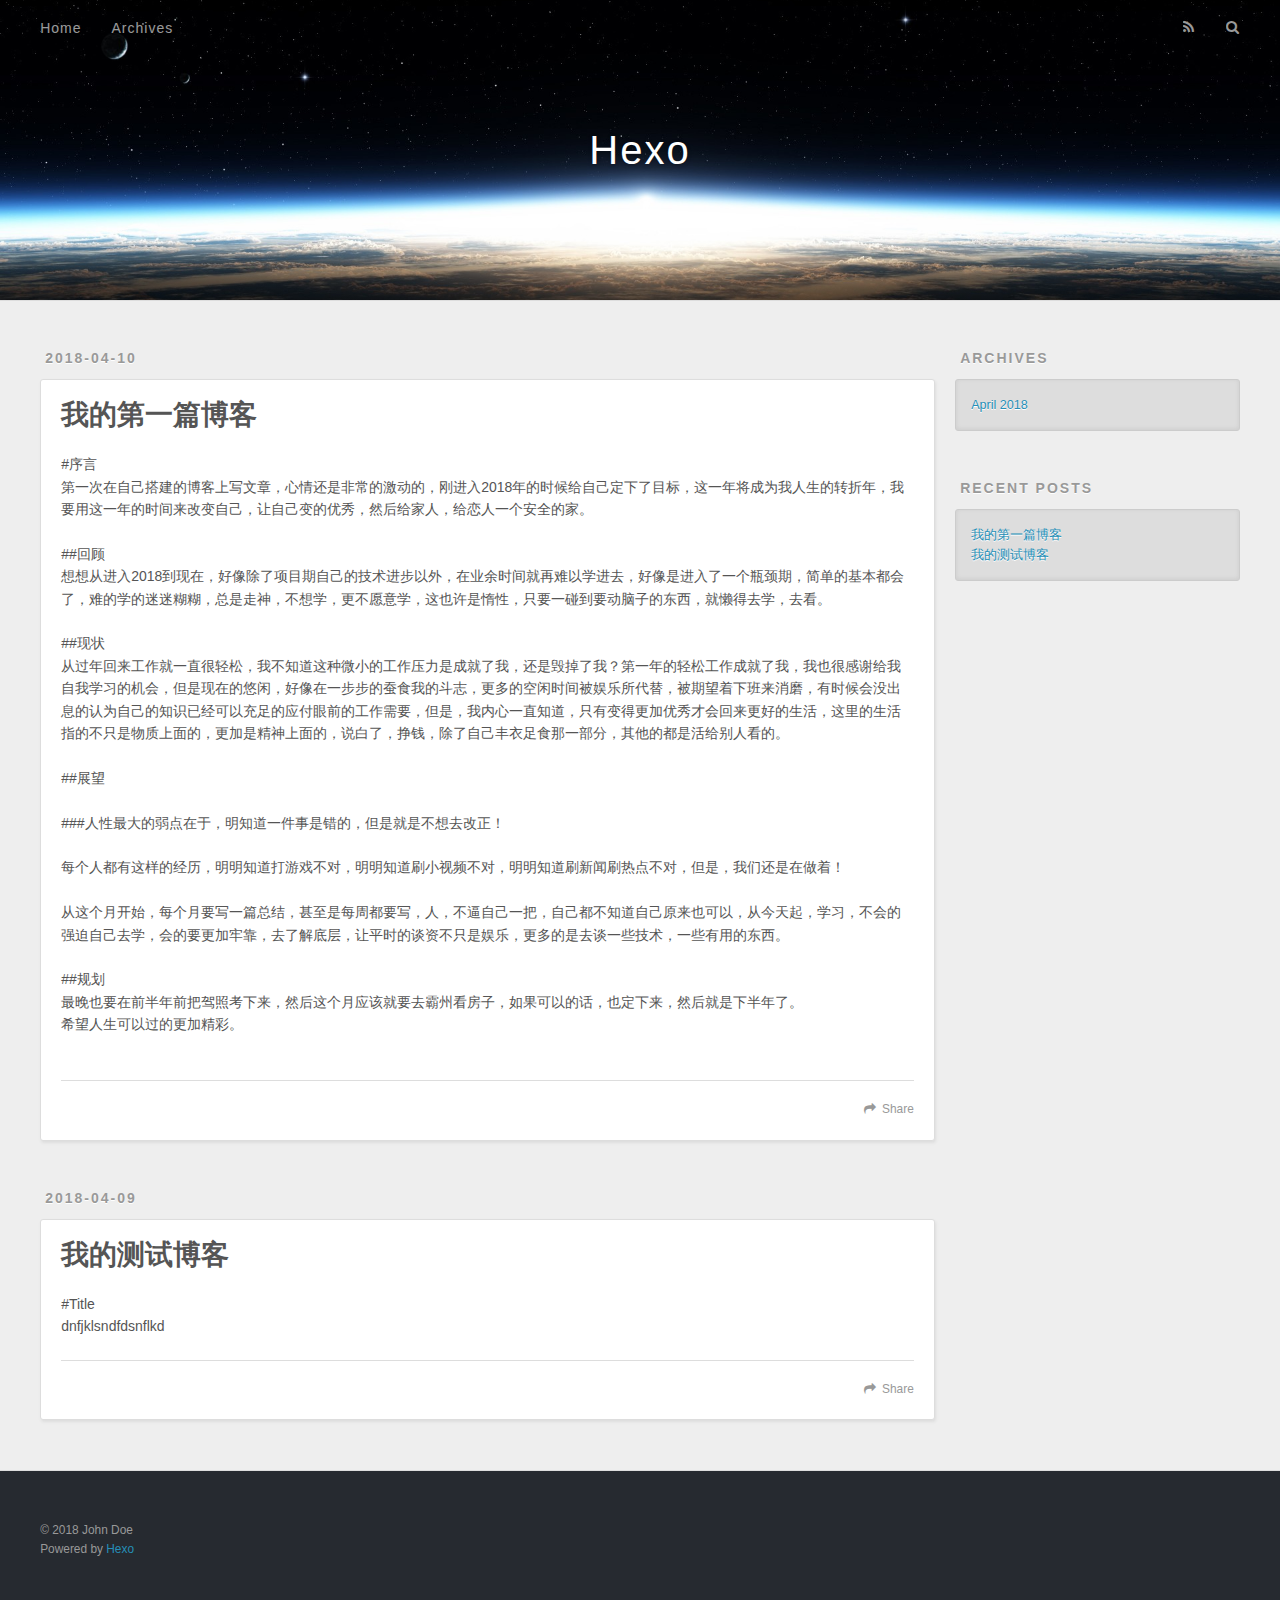
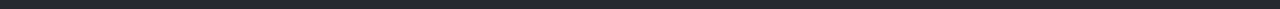
==== commit 743b340e: "Site updated: 2018-04-10 11:43:40" ====
--- a/index.html
+++ b/index.html
@@ -62,6 +62,51 @@
       <div class="outer">
         <section id="main">
   
+    <article id="post-我的第一篇博客" class="article article-type-post" itemscope itemprop="blogPost">
+  <div class="article-meta">
+    <a href="/2018/04/10/我的第一篇博客/" class="article-date">
+  <time datetime="2018-04-10T02:45:45.733Z" itemprop="datePublished">2018-04-10</time>
+</a>
+    
+  </div>
+  <div class="article-inner">
+    
+    
+      <header class="article-header">
+        
+  
+    <h1 itemprop="name">
+      <a class="article-title" href="/2018/04/10/我的第一篇博客/">我的第一篇博客</a>
+    </h1>
+  
+
+      </header>
+    
+    <div class="article-entry" itemprop="articleBody">
+      
+        <p>#序言<br>  第一次在自己搭建的博客上写文章，心情还是非常的激动的，刚进入2018年的时候给自己定下了目标，这一年将成为我人生的转折年，我要用这一年的时间来改变自己，让自己变的优秀，然后给家人，给恋人一个安全的家。</p>
+<p>##回顾<br>  想想从进入2018到现在，好像除了项目期自己的技术进步以外，在业余时间就再难以学进去，好像是进入了一个瓶颈期，简单的基本都会了，难的学的迷迷糊糊，总是走神，不想学，更不愿意学，这也许是惰性，只要一碰到要动脑子的东西，就懒得去学，去看。</p>
+<p>##现状<br>  从过年回来工作就一直很轻松，我不知道这种微小的工作压力是成就了我，还是毁掉了我？第一年的轻松工作成就了我，我也很感谢给我自我学习的机会，但是现在的悠闲，好像在一步步的蚕食我的斗志，更多的空闲时间被娱乐所代替，被期望着下班来消磨，有时候会没出息的认为自己的知识已经可以充足的应付眼前的工作需要，但是，我内心一直知道，只有变得更加优秀才会回来更好的生活，这里的生活指的不只是物质上面的，更加是精神上面的，说白了，挣钱，除了自己丰衣足食那一部分，其他的都是活给别人看的。</p>
+<p>##展望</p>
+<p>###人性最大的弱点在于，明知道一件事是错的，但是就是不想去改正！</p>
+<p>  每个人都有这样的经历，明明知道打游戏不对，明明知道刷小视频不对，明明知道刷新闻刷热点不对，但是，我们还是在做着！</p>
+<p>  从这个月开始，每个月要写一篇总结，甚至是每周都要写，人，不逼自己一把，自己都不知道自己原来也可以，从今天起，学习，不会的强迫自己去学，会的要更加牢靠，去了解底层，让平时的谈资不只是娱乐，更多的是去谈一些技术，一些有用的东西。</p>
+<p>##规划<br>  最晚也要在前半年前把驾照考下来，然后这个月应该就要去霸州看房子，如果可以的话，也定下来，然后就是下半年了。<br>希望人生可以过的更加精彩。</p>
+<p><center> <img src="https://i.imgur.com/pC3T9EY.jpg" alt=""> </center></p>
+
+      
+    </div>
+    <footer class="article-footer">
+      <a data-url="http://yoursite.com/2018/04/10/我的第一篇博客/" data-id="cjft4ev35000190a0m0q19nhi" class="article-share-link">Share</a>
+      
+      
+    </footer>
+  </div>
+  
+</article>
+
+
+  
     <article id="post-我的测试博客" class="article article-type-post" itemscope itemprop="blogPost">
   <div class="article-meta">
     <a href="/2018/04/09/我的测试博客/" class="article-date">
@@ -84,11 +129,12 @@
     
     <div class="article-entry" itemprop="articleBody">
       
-        
+        <p>#Title<br>dnfjklsndfdsnflkd</p>
+
       
     </div>
     <footer class="article-footer">
-      <a data-url="http://yoursite.com/2018/04/09/我的测试博客/" data-id="cjfrvr58r00005oa08ltokjie" class="article-share-link">Share</a>
+      <a data-url="http://yoursite.com/2018/04/09/我的测试博客/" data-id="cjft4ev2z000090a0tgib0jee" class="article-share-link">Share</a>
       
       
     </footer>
@@ -129,6 +175,10 @@
       <ul>
         
           <li>
+            <a href="/2018/04/10/我的第一篇博客/">我的第一篇博客</a>
+          </li>
+        
+          <li>
             <a href="/2018/04/09/我的测试博客/">我的测试博客</a>
           </li>
         
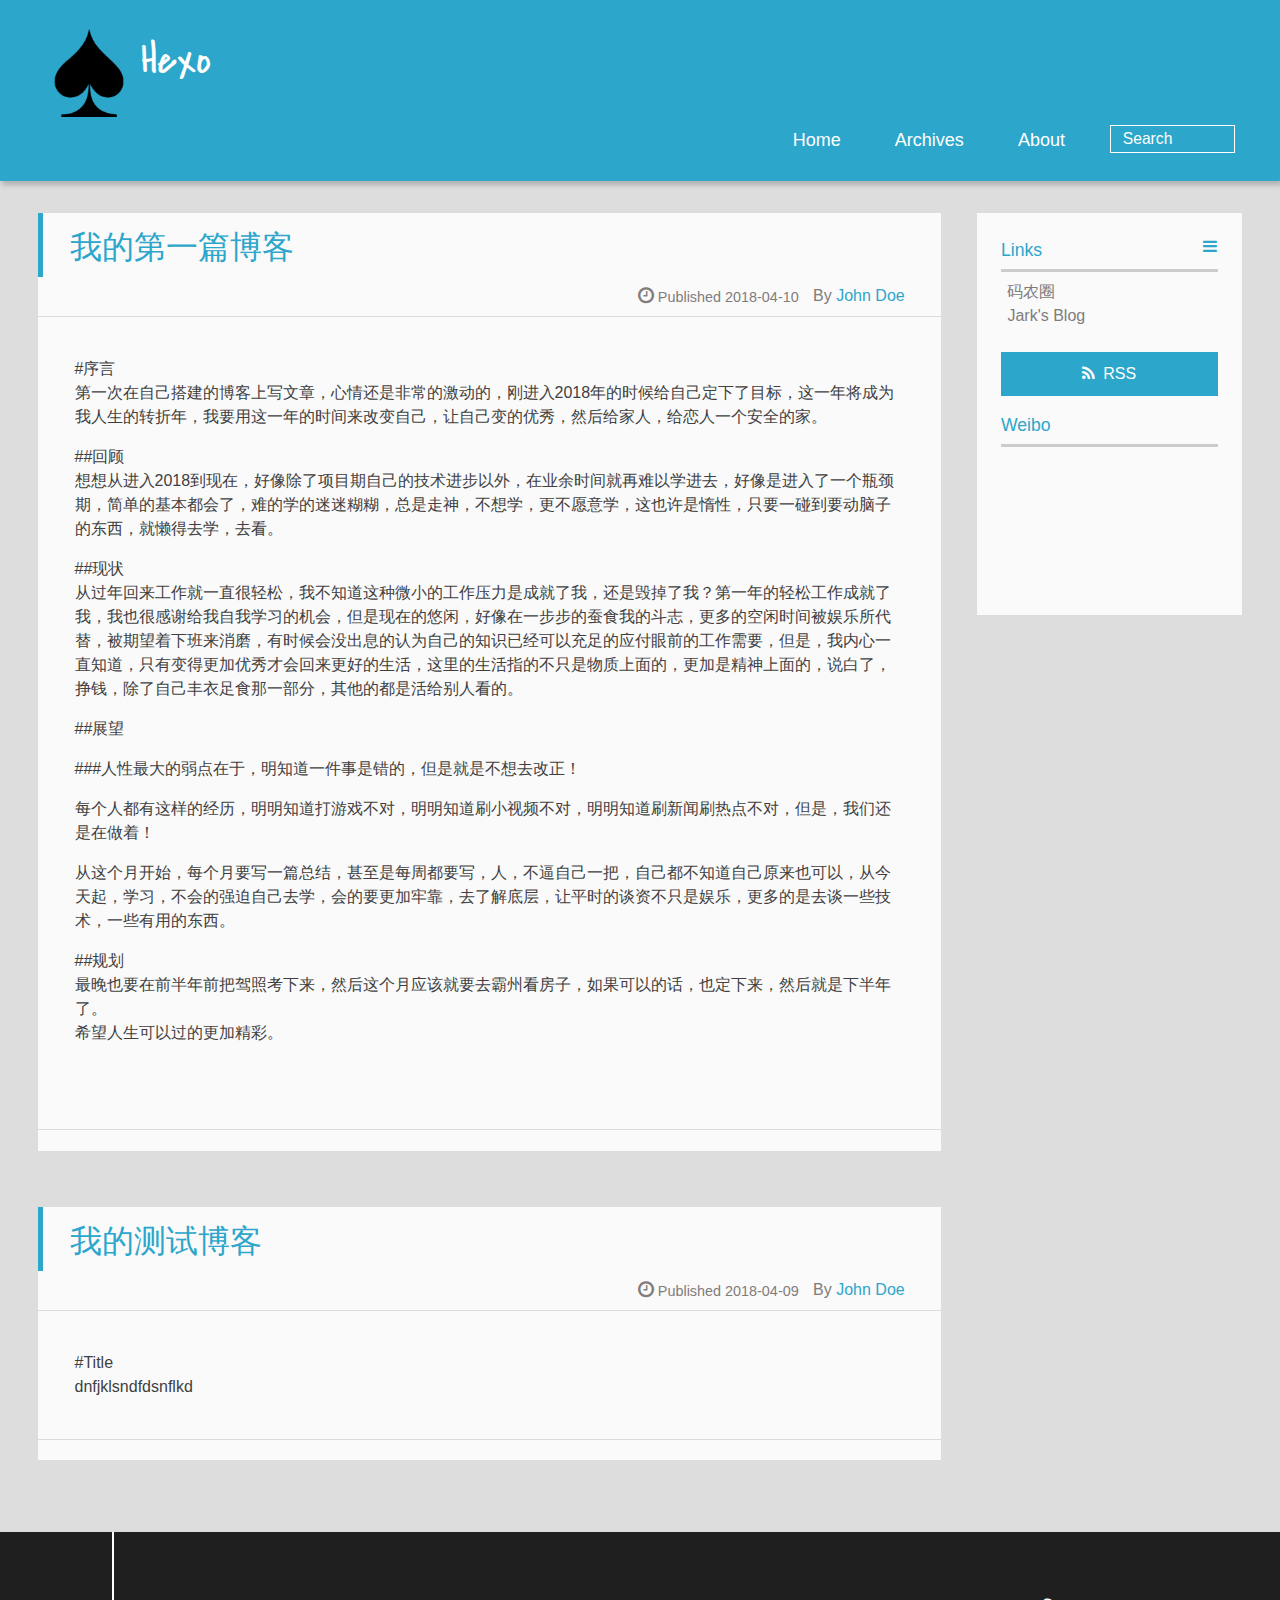
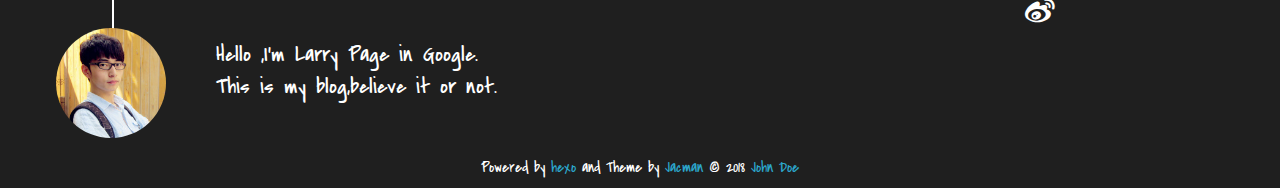
==== commit 7e65a929: "Site updated: 2018-04-10 13:48:08" ====
--- a/index.html
+++ b/index.html
@@ -1,89 +1,97 @@
-<!DOCTYPE html>
-<html>
+
+ <!DOCTYPE HTML>
+<html >
 <head>
-  <meta charset="utf-8">
-  
-
-  
-  <title>Hexo</title>
-  <meta name="viewport" content="width=device-width, initial-scale=1, maximum-scale=1">
-  <meta property="og:type" content="website">
+  <meta charset="UTF-8">
+  
+    <title>Hexo</title>
+    <meta name="viewport" content="width=device-width, initial-scale=1,user-scalable=no">
+    
+    <meta name="author" content="John Doe">
+    
+
+    
+    <meta property="og:type" content="website">
 <meta property="og:title" content="Hexo">
 <meta property="og:url" content="http://yoursite.com/index.html">
 <meta property="og:site_name" content="Hexo">
 <meta property="og:locale" content="default">
 <meta name="twitter:card" content="summary">
 <meta name="twitter:title" content="Hexo">
-  
-    <link rel="alternate" href="/atom.xml" title="Hexo" type="application/atom+xml">
-  
-  
-    <link rel="icon" href="/favicon.png">
-  
-  
-    <link href="//fonts.googleapis.com/css?family=Source+Code+Pro" rel="stylesheet" type="text/css">
-  
-  <link rel="stylesheet" href="/css/style.css">
+
+    
+    <link rel="alternative" href="/atom.xml" title="Hexo" type="application/atom+xml">
+    
+    
+    <link rel="icon" href="/img/favicon.ico">
+    
+    
+    <link rel="apple-touch-icon" href="/img/jacman.jpg">
+    <link rel="apple-touch-icon-precomposed" href="/img/jacman.jpg">
+    
+    <link rel="stylesheet" href="/css/style.css">
 </head>
 
-<body>
-  <div id="container">
-    <div id="wrap">
-      <header id="header">
-  <div id="banner"></div>
-  <div id="header-outer" class="outer">
-    <div id="header-title" class="inner">
-      <h1 id="logo-wrap">
-        <a href="/" id="logo">Hexo</a>
-      </h1>
+  <body>
+    <header>
       
-    </div>
-    <div id="header-inner" class="inner">
-      <nav id="main-nav">
-        <a id="main-nav-toggle" class="nav-icon"></a>
-        
-          <a class="main-nav-link" href="/">Home</a>
-        
-          <a class="main-nav-link" href="/archives">Archives</a>
-        
-      </nav>
-      <nav id="sub-nav">
-        
-          <a id="nav-rss-link" class="nav-icon" href="/atom.xml" title="RSS Feed"></a>
-        
-        <a id="nav-search-btn" class="nav-icon" title="Search"></a>
-      </nav>
-      <div id="search-form-wrap">
-        <form action="//google.com/search" method="get" accept-charset="UTF-8" class="search-form"><input type="search" name="q" class="search-form-input" placeholder="Search"><button type="submit" class="search-form-submit">&#xF002;</button><input type="hidden" name="sitesearch" value="http://yoursite.com"></form>
-      </div>
-    </div>
-  </div>
+<div>
+		
+			<div id="imglogo">
+				<a href="/"><img src="/img/logo.png" alt="Hexo" title="Hexo"/></a>
+			</div>
+			
+			<div id="textlogo">
+				<h1 class="site-name"><a href="/" title="Hexo">Hexo</a></h1>
+				<h2 class="blog-motto"></h2>
+			</div>
+			<div class="navbar"><a class="navbutton navmobile" href="#" title="Menu">
+			</a></div>
+			<nav class="animated">
+				<ul>
+					<ul>
+					 
+						<li><a href="/">Home</a></li>
+					
+						<li><a href="/archives">Archives</a></li>
+					
+						<li><a href="/about">About</a></li>
+					
+					<li>
+ 					
+					<form class="search" action="//google.com/search" method="get" accept-charset="utf-8">
+						<label>Search</label>
+						<input type="search" id="search" name="q" autocomplete="off" maxlength="20" placeholder="Search" />
+						<input type="hidden" name="q" value="site:yoursite.com">
+					</form>
+					
+					</li>
+				</ul>
+			</nav>			
+</div>
+    </header>
+    <div id="container">
+      <div id="main">
+
+   
+    
+    <article class="post-expand post" itemprop="articleBody"> 
+        <header class="article-info clearfix">
+  <h1 itemprop="name">
+    
+      <a href="/2018/04/10/我的第一篇博客/" title="我的第一篇博客" itemprop="url">我的第一篇博客</a>
+  </h1>
+  <p class="article-author">By
+       
+		<a href="/about" title="John Doe" target="_blank" itemprop="author">John Doe</a>
+		
+  <p class="article-time">
+    <time datetime="2018-04-10T02:45:45.733Z" itemprop="datePublished"> Published 2018-04-10</time>
+    
+  </p>
 </header>
-      <div class="outer">
-        <section id="main">
-  
-    <article id="post-我的第一篇博客" class="article article-type-post" itemscope itemprop="blogPost">
-  <div class="article-meta">
-    <a href="/2018/04/10/我的第一篇博客/" class="article-date">
-  <time datetime="2018-04-10T02:45:45.733Z" itemprop="datePublished">2018-04-10</time>
-</a>
-    
-  </div>
-  <div class="article-inner">
-    
-    
-      <header class="article-header">
-        
-  
-    <h1 itemprop="name">
-      <a class="article-title" href="/2018/04/10/我的第一篇博客/">我的第一篇博客</a>
-    </h1>
-  
-
-      </header>
-    
-    <div class="article-entry" itemprop="articleBody">
-      
+    <div class="article-content">
+        
         <p>#序言<br>  第一次在自己搭建的博客上写文章，心情还是非常的激动的，刚进入2018年的时候给自己定下了目标，这一年将成为我人生的转折年，我要用这一年的时间来改变自己，让自己变的优秀，然后给家人，给恋人一个安全的家。</p>
 <p>##回顾<br>  想想从进入2018到现在，好像除了项目期自己的技术进步以外，在业余时间就再难以学进去，好像是进入了一个瓶颈期，简单的基本都会了，难的学的迷迷糊糊，总是走神，不想学，更不愿意学，这也许是惰性，只要一碰到要动脑子的东西，就懒得去学，去看。</p>
 <p>##现状<br>  从过年回来工作就一直很轻松，我不知道这种微小的工作压力是成就了我，还是毁掉了我？第一年的轻松工作成就了我，我也很感谢给我自我学习的机会，但是现在的悠闲，好像在一步步的蚕食我的斗志，更多的空闲时间被娱乐所代替，被期望着下班来消磨，有时候会没出息的认为自己的知识已经可以充足的应付眼前的工作需要，但是，我内心一直知道，只有变得更加优秀才会回来更好的生活，这里的生活指的不只是物质上面的，更加是精神上面的，说白了，挣钱，除了自己丰衣足食那一部分，其他的都是活给别人看的。</p>
@@ -94,132 +102,294 @@
 <p>##规划<br>  最晚也要在前半年前把驾照考下来，然后这个月应该就要去霸州看房子，如果可以的话，也定下来，然后就是下半年了。<br>希望人生可以过的更加精彩。</p>
 <p><center> <img src="https://i.imgur.com/pC3T9EY.jpg" alt=""> </center></p>
 
-      
+        
+        
+        <p class="article-more-link">
+          
+       </p>
     </div>
-    <footer class="article-footer">
-      <a data-url="http://yoursite.com/2018/04/10/我的第一篇博客/" data-id="cjft4ev35000190a0m0q19nhi" class="article-share-link">Share</a>
-      
-      
-    </footer>
-  </div>
-  
-</article>
-
-
-  
-    <article id="post-我的测试博客" class="article article-type-post" itemscope itemprop="blogPost">
-  <div class="article-meta">
-    <a href="/2018/04/09/我的测试博客/" class="article-date">
-  <time datetime="2018-04-09T02:16:57.000Z" itemprop="datePublished">2018-04-09</time>
-</a>
-    
-  </div>
-  <div class="article-inner">
-    
-    
-      <header class="article-header">
-        
-  
-    <h1 itemprop="name">
-      <a class="article-title" href="/2018/04/09/我的测试博客/">我的测试博客</a>
-    </h1>
-  
-
-      </header>
-    
-    <div class="article-entry" itemprop="articleBody">
-      
+    <footer class="article-footer clearfix">
+<div class="article-catetags">
+
+
+</div>
+
+
+
+
+<div class="comments-count">
+	
+</div>
+
+</footer>
+
+
+    </article>
+
+
+
+
+
+
+   
+    
+    <article class="post-expand post" itemprop="articleBody"> 
+        <header class="article-info clearfix">
+  <h1 itemprop="name">
+    
+      <a href="/2018/04/09/我的测试博客/" title="我的测试博客" itemprop="url">我的测试博客</a>
+  </h1>
+  <p class="article-author">By
+       
+		<a href="/about" title="John Doe" target="_blank" itemprop="author">John Doe</a>
+		
+  <p class="article-time">
+    <time datetime="2018-04-09T02:16:57.000Z" itemprop="datePublished"> Published 2018-04-09</time>
+    
+  </p>
+</header>
+    <div class="article-content">
+        
         <p>#Title<br>dnfjklsndfdsnflkd</p>
 
-      
+        
+        
+        <p class="article-more-link">
+          
+       </p>
     </div>
-    <footer class="article-footer">
-      <a data-url="http://yoursite.com/2018/04/09/我的测试博客/" data-id="cjft4ev2z000090a0tgib0jee" class="article-share-link">Share</a>
-      
-      
-    </footer>
-  </div>
-  
-</article>
-
-
-  
-
-
-</section>
-        
-          <aside id="sidebar">
-  
-    
-
-  
-    
-
-  
-    
-  
-    
-  <div class="widget-wrap">
-    <h3 class="widget-title">Archives</h3>
-    <div class="widget">
-      <ul class="archive-list"><li class="archive-list-item"><a class="archive-list-link" href="/archives/2018/04/">April 2018</a></li></ul>
+    <footer class="article-footer clearfix">
+<div class="article-catetags">
+
+
+</div>
+
+
+
+
+<div class="comments-count">
+	
+</div>
+
+</footer>
+
+
+    </article>
+
+
+
+
+
+
+
+</div>
+      <div class="openaside"><a class="navbutton" href="#" title="Show Sidebar"></a></div>
+
+<div id="asidepart">
+<div class="closeaside"><a class="closebutton" href="#" title="Hide Sidebar"></a></div>
+<aside class="clearfix">
+
+  
+
+
+  
+
+  
+
+  <div class="linkslist">
+  <p class="asidetitle">Links</p>
+    <ul>
+        
+          <li>
+            
+            	<a href="https://coderq.com" target="_blank" title="一个面向程序员交流分享的新一代社区">码农圈</a>
+            
+          </li>
+        
+          <li>
+            
+            	<a href="http://wuchong.me" target="_blank" title="Jark&#39;s Blog">Jark&#39;s Blog</a>
+            
+          </li>
+        
+    </ul>
+</div>
+
+  
+
+
+  <div class="rsspart">
+	<a href="/atom.xml" target="_blank" title="rss">RSS</a>
+</div>
+
+  <div class="weiboshow">
+  <p class="asidetitle">Weibo</p>
+    <iframe width="100%" height="119" class="share_self"  frameborder="0" scrolling="no" src="http://widget.weibo.com/weiboshow/index.php?language=&width=0&height=119&fansRow=2&ptype=1&speed=0&skin=9&isTitle=1&noborder=1&isWeibo=0&isFans=0&uid=&verifier=b3593ceb&dpc=1"></iframe>
+</div>
+
+
+</aside>
+</div>
     </div>
-  </div>
-
-
-  
-    
-  <div class="widget-wrap">
-    <h3 class="widget-title">Recent Posts</h3>
-    <div class="widget">
-      <ul>
-        
-          <li>
-            <a href="/2018/04/10/我的第一篇博客/">我的第一篇博客</a>
-          </li>
-        
-          <li>
-            <a href="/2018/04/09/我的测试博客/">我的测试博客</a>
-          </li>
-        
-      </ul>
-    </div>
-  </div>
-
-  
-</aside>
-        
-      </div>
-      <footer id="footer">
-  
-  <div class="outer">
-    <div id="footer-info" class="inner">
-      &copy; 2018 John Doe<br>
-      Powered by <a href="http://hexo.io/" target="_blank">Hexo</a>
-    </div>
-  </div>
+    <footer><div id="footer" >
+	
+	<div class="line">
+		<span></span>
+		<div class="author"></div>
+	</div>
+	
+	
+	<section class="info">
+		<p> Hello ,I&#39;m Larry Page in Google. <br/>
+			This is my blog,believe it or not.</p>
+	</section>
+	 
+	<div class="social-font" class="clearfix">
+		
+		<a href="http://weibo.com/2176287895" target="_blank" class="icon-weibo" title="微博"></a>
+		
+		
+		
+		
+		
+		
+		
+		
+		
+		
+	</div>
+			
+		
+
+		<p class="copyright">
+		Powered by <a href="http://hexo.io" target="_blank" title="hexo">hexo</a> and Theme by <a href="https://github.com/wuchong/jacman" target="_blank" title="Jacman">Jacman</a> © 2018 
+		
+		<a href="/about" target="_blank" title="John Doe">John Doe</a>
+		
+		
+		</p>
+</div>
 </footer>
-    </div>
-    <nav id="mobile-nav">
-  
-    <a href="/" class="mobile-nav-link">Home</a>
-  
-    <a href="/archives" class="mobile-nav-link">Archives</a>
-  
-</nav>
-    
-
-<script src="//ajax.googleapis.com/ajax/libs/jquery/2.0.3/jquery.min.js"></script>
-
-
-  <link rel="stylesheet" href="/fancybox/jquery.fancybox.css">
-  <script src="/fancybox/jquery.fancybox.pack.js"></script>
-
-
-<script src="/js/script.js"></script>
-
-
-
-  </div>
-</body>
-</html>+    <script src="/js/jquery-2.0.3.min.js"></script>
+<script src="/js/jquery.imagesloaded.min.js"></script>
+<script src="/js/gallery.js"></script>
+<script src="/js/jquery.qrcode-0.12.0.min.js"></script>
+
+<script type="text/javascript">
+$(document).ready(function(){ 
+  $('.navbar').click(function(){
+    $('header nav').toggleClass('shownav');
+  });
+  var myWidth = 0;
+  function getSize(){
+    if( typeof( window.innerWidth ) == 'number' ) {
+      myWidth = window.innerWidth;
+    } else if( document.documentElement && document.documentElement.clientWidth) {
+      myWidth = document.documentElement.clientWidth;
+    };
+  };
+  var m = $('#main'),
+      a = $('#asidepart'),
+      c = $('.closeaside'),
+      o = $('.openaside');
+  c.click(function(){
+    a.addClass('fadeOut').css('display', 'none');
+    o.css('display', 'block').addClass('fadeIn');
+    m.addClass('moveMain');
+  });
+  o.click(function(){
+    o.css('display', 'none').removeClass('beforeFadeIn');
+    a.css('display', 'block').removeClass('fadeOut').addClass('fadeIn');      
+    m.removeClass('moveMain');
+  });
+  $(window).scroll(function(){
+    o.css("top",Math.max(80,260-$(this).scrollTop()));
+  });
+  
+  $(window).resize(function(){
+    getSize(); 
+    if (myWidth >= 1024) {
+      $('header nav').removeClass('shownav');
+    }else{
+      m.removeClass('moveMain');
+      a.css('display', 'block').removeClass('fadeOut');
+      o.css('display', 'none');
+        
+    }
+  });
+});
+</script>
+
+
+
+
+
+
+
+
+
+
+
+
+<link rel="stylesheet" href="/fancybox/jquery.fancybox.css" media="screen" type="text/css">
+<script src="/fancybox/jquery.fancybox.pack.js"></script>
+<script type="text/javascript">
+$(document).ready(function(){ 
+  $('.article-content').each(function(i){
+    $(this).find('img').each(function(){
+      if ($(this).parent().hasClass('fancybox')) return;
+      var alt = this.alt;
+      if (alt) $(this).after('<span class="caption">' + alt + '</span>');
+      $(this).wrap('<a href="' + this.src + '" title="' + alt + '" class="fancybox"></a>');
+    });
+    $(this).find('.fancybox').each(function(){
+      $(this).attr('rel', 'article' + i);
+    });
+  });
+  if($.fancybox){
+    $('.fancybox').fancybox();
+  }
+}); 
+</script>
+
+
+
+<!-- Analytics Begin -->
+
+
+
+<script>
+var _hmt = _hmt || [];
+(function() {
+  var hm = document.createElement("script");
+  hm.src = "//hm.baidu.com/hm.js?e6d1f421bbc9962127a50488f9ed37d1";
+  var s = document.getElementsByTagName("script")[0]; 
+  s.parentNode.insertBefore(hm, s);
+})();
+</script>
+
+
+
+<!-- Analytics End -->
+
+<!-- Totop Begin -->
+
+	<div id="totop">
+	<a title="Back to Top"><img src="/img/scrollup.png"/></a>
+	</div>
+	<script src="/js/totop.js"></script>
+
+<!-- Totop End -->
+
+<!-- MathJax Begin -->
+<!-- mathjax config similar to math.stackexchange -->
+
+
+<!-- MathJax End -->
+
+<!-- Tiny_search Begin -->
+
+<!-- Tiny_search End -->
+
+  </body>
+ </html>
--- a/css/style.css
+++ b/css/style.css
@@ -1,14 +1,3 @@
-body {
-  width: 100%;
-}
-body:before,
-body:after {
-  content: "";
-  display: table;
-}
-body:after {
-  clear: both;
-}
 html,
 body,
 div,
@@ -100,6 +89,100 @@
 a img {
   border: none;
 }
+/* custom Font*/
+@font-face {
+  font-family: "covered_by_your_graceregular";
+  font-weight: normal;
+  font-style: normal;
+  src: url("../font/coveredbyyourgrace-webfont.eot");
+  src: url("../font/coveredbyyourgrace-webfont.eot?#iefix") format('embedded-opentype'), url("../font/coveredbyyourgrace-webfont.svg#covered_by_your_graceregular") format('svg'), url("../font/coveredbyyourgrace-webfont.woff") format('woff'), url("../font/coveredbyyourgrace-webfont.ttf") format('truetype');
+}
+/* icon Font */
+@font-face {
+  font-family: "FontAwesome";
+  font-style: normal;
+  font-weight: normal;
+  src: url("../font/fontawesome-webfont.eot?v=#4.0.3");
+  src: url("../font/fontawesome-webfont.eot?#iefix&v=#4.0.3") format("embedded-opentype"), url("../font/fontawesome-webfont.woff?v=#4.0.3") format("woff"), url("../font/fontawesome-webfont.ttf?v=#4.0.3") format("truetype"), url("../font/fontawesome-webfont.svg#fontawesomeregular?v=#4.0.3") format("svg");
+}
+@font-face {
+  font-family: "fontdiao";
+  font-weight: normal;
+  font-style: normal;
+  src: url("../font/fontdiao.eot");
+  src: url("../font/fontdiao.eot?#iefix") format('embedded-opentype'), url("../font/fontdiao.svg#fontdiao") format('svg'), url("../font/fontdiao.woff") format('woff'), url("../font/fontdiao.ttf") format('truetype');
+}
+/* Public style */
+* {
+  -webkit-margin-before: 0;
+  -webkit-margin-after: 0;
+}
+body {
+  background: #ddd;
+  font-family: "Helvetica Neue", "Helvetica", "Microsoft YaHei", "WenQuanYi Micro Hei", Arial, sans-serif;
+  font-size: 100%;
+  color: #817c7c;
+  line-height: 1.5;
+  min-height: 100vh;
+  display: -webkit-flex;
+  display: -webkit-box;
+  display: -moz-box;
+  display: -webkit-flex;
+  display: -ms-flexbox;
+  display: box;
+  display: flex;
+  -webkit-flex-direction: column;
+  -webkit-box-orient: vertical;
+  -moz-box-orient: vertical;
+  -o-box-orient: vertical;
+  -webkit-flex-direction: column;
+  -ms-flex-direction: column;
+  flex-direction: column;
+}
+iframe {
+  margin-top: 10px;
+}
+small {
+  font-size: 80%;
+}
+sub,
+sup {
+  font-size: 75%;
+  line-height: 0;
+  position: relative;
+  vertical-align: baseline;
+}
+sup {
+  top: -0.5em;
+  padding-left: 0.3em;
+}
+sub {
+  bottom: -0.25em;
+}
+a {
+  text-decoration: none;
+  color: #817c7c;
+}
+a:hover,
+a:focus {
+  outline: 0;
+  text-decoration: none;
+  -webkit-transition: color 0.25s, background 0.5s;
+  -moz-transition: color 0.25s, background 0.5s;
+  -o-transition: color 0.25s, background 0.5s;
+  -ms-transition: color 0.25s, background 0.5s;
+  transition: color 0.25s, background 0.5s;
+}
+a:hover:before {
+  -webkit-transition: color 0.25s, background 0.5s;
+  -moz-transition: color 0.25s, background 0.5s;
+  -o-transition: color 0.25s, background 0.5s;
+  -ms-transition: color 0.25s, background 0.5s;
+  transition: color 0.25s, background 0.5s;
+}
+input:focus {
+  outline: none;
+}
 input,
 button {
   margin: 0;
@@ -110,563 +193,951 @@
   border: 0;
   padding: 0;
 }
-@font-face {
+h1 {
+  font-size: 1.5em;
+}
+.fa {
+  display: inline-block;
   font-family: FontAwesome;
   font-style: normal;
   font-weight: normal;
-  src: url("fonts/fontawesome-webfont.eot?v=#4.0.3");
-  src: url("fonts/fontawesome-webfont.eot?#iefix&v=#4.0.3") format("embedded-opentype"), url("fonts/fontawesome-webfont.woff?v=#4.0.3") format("woff"), url("fonts/fontawesome-webfont.ttf?v=#4.0.3") format("truetype"), url("fonts/fontawesome-webfont.svg#fontawesomeregular?v=#4.0.3") format("svg");
-}
-html,
-body,
-#container {
-  height: 100%;
-}
-body {
-  background: #eee;
-  font: 14px -apple-system, BlinkMacSystemFont, "Segoe UI", "Roboto", "Oxygen", "Ubuntu", "Cantarell", "Fira Sans", "Droid Sans", "Helvetica Neue", sans-serif;
-  -webkit-text-size-adjust: 100%;
-}
-.outer {
-  max-width: 1220px;
-  margin: 0 auto;
-  padding: 0 20px;
-}
-.outer:before,
-.outer:after {
+  line-height: 1;
+  -webkit-font-smoothing: antialiased;
+  -moz-osx-font-smoothing: grayscale;
+}
+.clearfix {
+  zoom: 1;
+}
+.clearfix:before,
+.clearfix:after {
   content: "";
   display: table;
 }
-.outer:after {
+.clearfix:after {
   clear: both;
 }
-.inner {
-  display: inline;
+::-webkit-input-placeholder {
+  color: #fff;
+  padding: 2px 0 0 4px;
+}
+::-moz-placeholder {
+  color: #fff;
+  padding: 2px 0 0 4px;
+}
+:-ms-input-placeholder {
+  color: #fff;
+  padding: 2px 0 0 4px;
+}
+::-webkit-input-placeholder::before {
+  font-family: "FontAwesome";
+  -webkit-font-smoothing: antialiased;
+  -moz-osx-font-smoothing: grayscale;
+  content: "\f002";
+  padding-right: 4px;
+}
+::-moz-placeholder:before {
+  font-family: "FontAwesome";
+  -webkit-font-smoothing: antialiased;
+  -moz-osx-font-smoothing: grayscale;
+  content: "\f002";
+  padding-right: 4px;
+}
+:-ms-input-placeholder::before {
+  font-family: "FontAwesome";
+  -webkit-font-smoothing: antialiased;
+  -moz-osx-font-smoothing: grayscale;
+  content: "\f002";
+  padding-right: 4px;
+}
+input[type="search"]::-webkit-search-cancel-button,
+input[type="search"]::-webkit-search-decoration {
+  -webkit-appearance: none;
+}
+::-webkit-search-cancel-button:after {
+  font-family: "FontAwesome";
+  -webkit-font-smoothing: antialiased;
+  -moz-osx-font-smoothing: grayscale;
+  content: '\f00d';
+  color: #fff;
+  padding-right: 4px;
+}
+/* css3 animate */
+.animated {
+  -webkit-animation-fill-mode: both;
+  -moz-animation-fill-mode: both;
+  -o-animation-fill-mode: both;
+  -ms-animation-fill-mode: both;
+  animation-fill-mode: both;
+  -webkit-animation-duration: 1s;
+  -moz-animation-duration: 1s;
+  -o-animation-duration: 1s;
+  -ms-animation-duration: 1s;
+  animation-duration: 1s;
+}
+@-webkit-keyframes fadeIn {
+  0% {
+    opacity: 0;
+    -ms-filter: "progid:DXImageTransform.Microsoft.Alpha(Opacity=0)";
+    filter: alpha(opacity=0);
+  }
+  100% {
+    opacity: 1;
+    -ms-filter: none;
+    filter: none;
+  }
+}
+.fadeIn {
+  -webkit-animation-name: fadeIn;
+  -moz-animation-name: fadeIn;
+  -o-animation-name: fadeIn;
+  -ms-animation-name: fadeIn;
+  animation-name: fadeIn;
+}
+.fadeOut {
+  -webkit-animation-name: fadeOut;
+  -moz-animation-name: fadeOut;
+  -o-animation-name: fadeOut;
+  -ms-animation-name: fadeOut;
+  animation-name: fadeOut;
+}
+@-moz-keyframes fadeInDown {
+  0% {
+    opacity: 0;
+    -ms-filter: "progid:DXImageTransform.Microsoft.Alpha(Opacity=0)";
+    filter: alpha(opacity=0);
+    -webkit-transform: translateY(-20px);
+    -moz-transform: translateY(-20px);
+    -o-transform: translateY(-20px);
+    -ms-transform: translateY(-20px);
+    transform: translateY(-20px);
+  }
+  100% {
+    opacity: 1;
+    -ms-filter: none;
+    filter: none;
+    -webkit-transform: translateY(0);
+    -moz-transform: translateY(0);
+    -o-transform: translateY(0);
+    -ms-transform: translateY(0);
+    transform: translateY(0);
+  }
+}
+@-webkit-keyframes fadeInDown {
+  0% {
+    opacity: 0;
+    -ms-filter: "progid:DXImageTransform.Microsoft.Alpha(Opacity=0)";
+    filter: alpha(opacity=0);
+    -webkit-transform: translateY(-20px);
+    -moz-transform: translateY(-20px);
+    -o-transform: translateY(-20px);
+    -ms-transform: translateY(-20px);
+    transform: translateY(-20px);
+  }
+  100% {
+    opacity: 1;
+    -ms-filter: none;
+    filter: none;
+    -webkit-transform: translateY(0);
+    -moz-transform: translateY(0);
+    -o-transform: translateY(0);
+    -ms-transform: translateY(0);
+    transform: translateY(0);
+  }
+}
+@-o-keyframes fadeInDown {
+  0% {
+    opacity: 0;
+    -ms-filter: "progid:DXImageTransform.Microsoft.Alpha(Opacity=0)";
+    filter: alpha(opacity=0);
+    -webkit-transform: translateY(-20px);
+    -moz-transform: translateY(-20px);
+    -o-transform: translateY(-20px);
+    -ms-transform: translateY(-20px);
+    transform: translateY(-20px);
+  }
+  100% {
+    opacity: 1;
+    -ms-filter: none;
+    filter: none;
+    -webkit-transform: translateY(0);
+    -moz-transform: translateY(0);
+    -o-transform: translateY(0);
+    -ms-transform: translateY(0);
+    transform: translateY(0);
+  }
+}
+@keyframes fadeInDown {
+  0% {
+    opacity: 0;
+    -ms-filter: "progid:DXImageTransform.Microsoft.Alpha(Opacity=0)";
+    filter: alpha(opacity=0);
+    -webkit-transform: translateY(-20px);
+    -moz-transform: translateY(-20px);
+    -o-transform: translateY(-20px);
+    -ms-transform: translateY(-20px);
+    transform: translateY(-20px);
+  }
+  100% {
+    opacity: 1;
+    -ms-filter: none;
+    filter: none;
+    -webkit-transform: translateY(0);
+    -moz-transform: translateY(0);
+    -o-transform: translateY(0);
+    -ms-transform: translateY(0);
+    transform: translateY(0);
+  }
+}
+body >header {
+  width: 100%;
+  -webkit-box-shadow: 2px 4px 5px rgba(3,3,3,0.2);
+  box-shadow: 2px 4px 5px rgba(3,3,3,0.2);
+  background: url("../") center #2ca6cb;
+  color: #fff;
+  padding: 1em 0 0.8em;
+}
+@media only screen and (min-width: 1024px) {
+  body >header {
+    padding: 1.8em 0 1.5em;
+  }
+}
+body >header >div {
+  width: 95%;
+  margin: 0 auto;
+  position: relative;
+  overflow: hidden;
+}
+@media only screen and (min-width: 1024px) {
+  body >header >div {
+    width: 93%;
+  }
+}
+body >header a {
+  display: block;
+  color: #fff;
+}
+#imglogo {
   float: left;
-  width: 98.33333333333333%;
-  margin: 0 0.833333333333333%;
-}
-.left,
-.alignleft {
+  width: 4em;
+  height: 4em;
+}
+@media only screen and (min-width: 768px) {
+  #imglogo {
+    width: 5em;
+  }
+}
+@media only screen and (min-width: 1024px) {
+  #imglogo {
+    width: 5.5em;
+  }
+}
+#imglogo img {
+  width: 4em;
+}
+@media only screen and (min-width: 768px) {
+  #imglogo img {
+    width: 5em;
+  }
+}
+@media only screen and (min-width: 1024px) {
+  #imglogo img {
+    width: 5.5em;
+  }
+}
+#textlogo {
   float: left;
-}
-.right,
-.alignright {
+  width: 75%;
+  margin-left: 0.5em;
+}
+#textlogo h1.site-name {
+  width: 86%;
+  font-family: "covered_by_your_graceregular";
+  font-size: 200%;
+  line-height: 1.5;
+  -webkit-font-smoothing: antialiased;
+  -moz-osx-font-smoothing: grayscale;
+}
+@media only screen and (min-width: 768px) {
+  #textlogo h1.site-name {
+    font-size: 240%;
+  }
+}
+@media only screen and (min-width: 1024px) {
+  #textlogo h1.site-name {
+    font-size: 280%;
+  }
+}
+#textlogo h2.blog-motto {
+  font-size: 0.7em;
+  font-weight: normal;
+}
+@media only screen and (min-width: 768px) {
+  #textlogo h2.blog-motto {
+    font-size: 100%;
+  }
+}
+@media only screen and (min-width: 1024px) {
+  #textlogo h2.blog-motto {
+    font-size: 110%;
+  }
+}
+.navbar {
+  position: absolute;
+  width: 2em;
+  right: 0em;
+  top: 1em;
+  padding: 0.5em;
+}
+@media only screen and (min-width: 1024px) {
+  .navbar {
+    display: none;
+  }
+}
+.navbutton::before {
+  font-family: "FontAwesome";
+  -webkit-font-smoothing: antialiased;
+  -moz-osx-font-smoothing: grayscale;
+  content: "\f0c9";
+}
+.navmobile::before {
+  padding-left: 1em;
+}
+header nav {
+  float: left;
+  width: 100%;
+  font-size: 112.5%;
+  padding-top: 0.5em;
+  max-height: 0.01em;
+  -webkit-transition: max-height 1s ease-out;
+  -moz-transition: max-height 1s ease-out;
+  -o-transition: max-height 1s ease-out;
+  -ms-transition: max-height 1s ease-out;
+  transition: max-height 1s ease-out;
+}
+@media only screen and (min-width: 568px) {
+  header nav {
+    width: 50%;
+  }
+}
+@media only screen and (min-width: 1024px) {
+  header nav {
+    float: right;
+    width: auto;
+    margin-top: 1em;
+    max-height: none;
+  }
+}
+@media only screen and (min-width: 1024px) {
+  header nav ul {
+    float: right;
+  }
+}
+@media only screen and (min-width: 1024px) {
+  header nav ul li {
+    float: left;
+  }
+}
+header nav ul li a {
+  padding: 0.2em 0 0.2em 1em;
+}
+@media only screen and (min-width: 1024px) {
+  header nav ul li a {
+    padding: 0.2em 1.5em;
+  }
+}
+header nav ul li a:hover {
+  background: #1b7f9e;
+  color: #e9cd4c;
+}
+.shownav {
+  max-height: 40em;
+}
+.search {
+  padding: 0.1em 0 0 1em;
+}
+.search input {
+  -webkit-appearance: textfield;
+  font-size: 0.87em;
+  line-height: 1.7;
+  border: 1px solid #fff;
+  color: #fff;
+  background: transparent;
+  width: 80%;
+  padding-left: 0.5em;
+}
+@media only screen and (min-width: 1024px) {
+  .search input {
+    width: 8em;
+    -webkit-transition: 0.5s width;
+    -moz-transition: 0.5s width;
+    -o-transition: 0.5s width;
+    -ms-transition: 0.5s width;
+    transition: 0.5s width;
+  }
+  .search input:focus {
+    width: 15em;
+  }
+}
+.search label {
+  display: none;
+}
+/* index layout */
+#container {
+  -webkit-flex: 1;
+  width: 95%;
+  margin: 0 auto;
+  overflow: hidden;
+}
+@media only screen and (min-width: 768px) {
+  #container {
+    width: 96%;
+  }
+}
+@media only screen and (min-width: 1024px) {
+  #container {
+    width: 94%;
+  }
+}
+@media only screen and (min-width: 1560px) {
+  #container {
+    width: 82%;
+  }
+}
+#main {
+  margin: 1em 0 0;
+  line-height: 1.8;
+}
+@media only screen and (min-width: 1024px) {
+  #main {
+    margin: 2em 0 0;
+    width: 75%;
+    float: left;
+    -webkit-transition: margin 0.5s ease-out;
+    -moz-transition: margin 0.5s ease-out;
+    -o-transition: margin 0.5s ease-out;
+    -ms-transition: margin 0.5s ease-out;
+    transition: margin 0.5s ease-out;
+  }
+}
+#main section.post {
+  background: #fafafa;
+  margin-bottom: 0.125em;
+}
+#main section.post a {
+  display: block;
+  border-left: 0.5em solid #ccc;
+  -webkit-transition: border-left 0.45s;
+  -moz-transition: border-left 0.45s;
+  -o-transition: border-left 0.45s;
+  -ms-transition: border-left 0.45s;
+  transition: border-left 0.45s;
+  padding: 0.5em;
+}
+@media only screen and (min-width: 768px) {
+  #main section.post a {
+    padding: 1em;
+  }
+}
+#main section.post a:hover {
+  border-left: 0.5em solid #2ca6cb;
+}
+#main section.post a h1 {
+  color: #2ca6cb;
+  line-height: 2;
+}
+#main section.post a p {
+  color: #817c7c;
+}
+#main section.post a time {
+  color: #817c7c;
+  display: block;
+  margin: 0.5em 0;
+  font-size: 0.9em;
+}
+#main article.post-expand {
+  background: #fafafa;
+  margin-bottom: 3.5em;
+}
+#main article.post-expand .img-logo {
+  max-width: 180px;
+  max-height: 96px;
+  display: block !important;
+  margin-right: 0.7em;
+  margin-left: 0.7em;
+  padding: 0;
   float: right;
-}
-.clear {
+  clear: right;
+}
+#main article.post-expand .img-topic {
+  max-width: 300px;
+  max-height: 1800px;
+  display: block !important;
+  margin-left: 0.7em;
+  margin-right: 0.7em;
+  padding: 0;
+  float: right;
+  clear: right;
+}
+#main article.post-expand .article-more-link a {
+  display: inline-block;
+  line-height: 1em;
+  padding: 6px 15px;
+  border-radius: 15px;
+  background: #ddd;
+  color: #817c7c;
+  text-decoration: none;
+}
+#main article.post-expand .article-more-link a:hover {
+  background: #2ca6cb;
+  color: #fff;
+  text-decoration: none;
+}
+#archive-page section.post a {
+  font-size: 0.9em;
+  padding: 0.5em !important;
+}
+@media only screen and (min-width: 768px) {
+  #archive-page section.post a time {
+    padding-left: 1em;
+  }
+}
+.moveMain {
+  margin-left: 10% !important;
+}
+.unexpand .prev {
+  border-left: 0.5em solid #ccc;
+}
+.unexpand .prev:hover {
+  border-left: 0.5em solid #2ca6cb;
+}
+#page-nav {
+  background: #fafafa;
+  text-align: center;
+  overflow: hidden;
+}
+#page-nav a {
+  display: inline-block;
+  padding: 0.5em 1em;
+}
+#page-nav a {
+  color: #2ca6cb;
+}
+#page-nav a:hover {
+  background: #ccc;
+  color: #2ca6cb;
+}
+#page-nav .prev {
+  float: left;
+  -webkit-transition: border-left 0.5s;
+  -moz-transition: border-left 0.5s;
+  -o-transition: border-left 0.5s;
+  -ms-transition: border-left 0.5s;
+  transition: border-left 0.5s;
+}
+#page-nav .prev span:before {
+  font-family: "FontAwesome";
+  -webkit-font-smoothing: antialiased;
+  -moz-osx-font-smoothing: grayscale;
+  content: "\f053";
+  padding-right: 0.5em;
+}
+#page-nav .next {
+  float: right;
+}
+#page-nav .next span:before {
+  font-family: "FontAwesome";
+  -webkit-font-smoothing: antialiased;
+  -moz-osx-font-smoothing: grayscale;
+  content: "\f054";
+  padding-left: 0.5em;
+}
+#page-nav .page-number {
+  display: none;
+  padding: 0.5em 1em;
+}
+@media only screen and (min-width: 768px) {
+  #page-nav .page-number {
+    display: inline-block;
+  }
+}
+#page-nav .current {
+  color: #b8b8b8;
+  font-weight: bold;
+}
+#page-nav .space {
+  color: #2ca6cb;
+}
+/* page layout */
+@media only screen and (min-width: 1024px) {
+  .page {
+    margin-left: 10% !important;
+  }
+}
+/* archive layout */
+.category-icon:before,
+.tag-icon:before,
+.archive-icon:before {
+  font-family: "FontAwesome";
+  -webkit-font-smoothing: antialiased;
+  -moz-osx-font-smoothing: grayscale;
+  color: #ccc;
+  font-size: 100%;
+  padding-right: 0.3em;
+}
+.category-icon:before {
+  content: "\f07b";
+}
+.tag-icon:before {
+  content: "\f02c";
+}
+.archive-icon:before {
+  content: "\f187";
+}
+.archive-title {
+  margin: 1em 0;
+  padding: 2em;
+  background: #fafafa;
+  border-left: 0.5em solid #ccc;
+}
+@media only screen and (min-width: 1024px) {
+  .archive-title {
+    margin: 2em 0;
+    width: 18.5%;
+    padding-left: 0.5%;
+    float: left;
+  }
+}
+.archive-title h2 {
+  width: 90%;
+  color: #2ca6cb;
+  font-size: 120%;
+}
+.archive-title a {
+  color: #2ca6cb;
+  -webkit-transition: color 0.5s;
+  -moz-transition: color 0.5s;
+  -o-transition: color 0.5s;
+  -ms-transition: color 0.5s;
+  transition: color 0.5s;
+}
+.archive-title a:hover {
+  color: #2ca6cb;
+  -webkit-transition: color 0.5s;
+  -moz-transition: color 0.5s;
+  -o-transition: color 0.5s;
+  -ms-transition: color 0.5s;
+  transition: color 0.5s;
+}
+.current {
+  color: #ea6753 !important;
+}
+@media only screen and (min-width: 768px) {
+  .archive-part {
+    min-height: 200px;
+  }
+}
+@media only screen and (min-width: 1024px) {
+  .archive-part {
+    float: right;
+    margin-left: 2% !important;
+  }
+}
+.archive-part section.post {
+  width: 100%;
+}
+.archive-part section.post time {
+  font-size: 1.1em !important;
+  float: left;
+}
+@media only screen and (max-width: 568px) {
+  .archive-part section.post time {
+    width: 100%;
+  }
+}
+@media only screen and (min-width: 568px) {
+  .archive-part section.post time {
+    width: 20%;
+  }
+}
+@media only screen and (min-width: 768px) {
+  .archive-nav {
+    width: 100%;
+    float: left;
+    margin-top: 1em;
+  }
+}
+/* tags&categories layout */
+.all-list-box {
+  min-height: 400px;
+}
+.post,
+.page,
+.link,
+.photo {
+  background: #fafafa;
+}
+.post a,
+.page a,
+.link a,
+.photo a {
+  color: #2ca6cb;
+}
+.post a:hover,
+.page a:hover,
+.link a:hover,
+.photo a:hover {
+  color: #ea6753;
+}
+@media only screen and (min-width: 768px) {
+  article header.article-info {
+    border-bottom: 1px solid #dbdbdb;
+  }
+}
+article header.article-info >h1 {
+  padding: 0.2em 3%;
+  font-size: 170%;
+  line-height: 1.5;
+  word-wrap: break-word;
+  word-break: normal;
+  -webkit-font-smoothing: antialiased;
+  -moz-osx-font-smoothing: grayscale;
+  border-left: 5px solid #2ca6cb;
+}
+@media only screen and (min-width: 1024px) {
+  article header.article-info >h1 {
+    font-size: 200%;
+    padding-top: 0.3em;
+  }
+}
+article header.article-info >p.article-author {
+  padding: 0.3em 4% 0.3em 0;
+  text-align: right;
+  border-bottom: 1px solid #dbdbdb;
+}
+@media only screen and (min-width: 768px) {
+  article header.article-info >p.article-author {
+    float: right;
+    border-bottom: none;
+  }
+}
+article header.article-info >p.article-time {
+  padding-top: 0.5em;
+  font-size: 0.8em;
+  text-align: center;
+  margin-bottom: -2.7em;
+}
+@media only screen and (min-width: 768px) {
+  article header.article-info >p.article-time {
+    float: right;
+    margin-right: 1em;
+    padding-top: 0.1em;
+    font-size: 0.9em;
+  }
+}
+article header.article-info >p.article-time:before {
+  font-family: "FontAwesome";
+  font-size: 130%;
+  content: "\f017";
+  -webkit-font-smoothing: antialiased;
+  -moz-osx-font-smoothing: grayscale;
+}
+article .article-content {
+  padding: 1.5em 4%;
+  color: #413f3f;
+  font-size: 100%;
+}
+article .article-content:before,
+article .article-content:after {
+  content: "";
+  display: block;
   clear: both;
 }
-#container {
+article .article-content .kb {
+  padding: 0.1em 0.6em;
+  border: 1px solid #ccc;
+  background-color: code-color;
+  color: #8f8f8f;
+  -webkit-box-shadow: 0 1px 0 rgba(0,0,0,0.2), 0 0 0 2px #fff inset;
+  box-shadow: 0 1px 0 rgba(0,0,0,0.2), 0 0 0 2px #fff inset;
+  border-radius: 3px;
+  display: inline-block;
+  margin: 0 0.1em;
+  text-shadow: 0 1px 0 #fff;
+  line-height: 1.5;
+  white-space: nowrap;
+}
+article .article-content h1,
+article .article-content h2 {
+  font-size: 180%;
+  line-height: 1.2em;
+  padding-bottom: 0.3em;
+  margin-top: 1.5em;
+  border-bottom: 2px solid #dbdbdb;
+}
+article .article-content h3 {
+  font-size: 140%;
+  line-height: 1em;
+  margin-top: 1.3em;
+}
+article .article-content h4,
+article .article-content h5,
+article .article-content h6 {
+  font-size: 140%;
+}
+article .article-content h1,
+article .article-content h2,
+article .article-content h3,
+article .article-content h4,
+article .article-content h5,
+article .article-content h6 {
+  color: #333;
+  -webkit-font-smoothing: antialiased;
+  -moz-osx-font-smoothing: grayscale;
+}
+article .article-content h1 >code,
+article .article-content h2 >code,
+article .article-content h3 >code,
+article .article-content h4 >code,
+article .article-content h5 >code,
+article .article-content h6 >code {
+  color: #a3a3a3;
+}
+article .article-content hr {
+  border: 1px solid #dbdbdb;
+}
+article .article-content strong {
+  font-weight: bold;
+}
+article .article-content em {
+  font-style: italic;
+}
+article .article-content acronym,
+article .article-content abbr {
+  border-bottom: 1px dotted;
+}
+article .article-content blockquote {
+  border-left: 0.2em solid #2ca6cb;
+  margin: 0.65em 0 0.65em 1%;
+  padding-left: 1%;
+  line-height: 1.5;
+  font-size: 100%;
+  color: #808080;
+}
+article .article-content blockquote footer {
+  background: #fafafa;
+  padding: 0;
+  margin: 0;
+  font-size: 80%;
+  line-height: 1em;
+}
+article .article-content blockquote cite {
+  font-style: italic;
+  padding-left: 0.5em;
+}
+article .article-content ul,
+article .article-content ol {
+  padding-left: 1.5em;
+  font-size: 100%;
+  padding-top: 0.7em;
+}
+@media only screen and (min-width: 768px) {
+  article .article-content ul,
+  article .article-content ol {
+    padding-left: 1.5em;
+  }
+}
+article .article-content ul li {
+  list-style: disc;
+  text-align: match-parent;
+}
+article .article-content ol li {
+  list-style-type: decimal;
+}
+article .article-content dl dt {
+  font-weight: blod;
+}
+article .article-content ul li>code,
+article .article-content ol li>code,
+article .article-content p code,
+article .article-content strong code,
+article .article-content em code,
+article .article-content table th>code,
+article .article-content table td>code {
+  font-family: Monaco, Menlo, Consolas, Courier New, monospace;
+  background: #eee;
+  color: #d14;
+  border: 1px solid #d6d6d6;
+  padding: 0 5px;
+  margin: 0 2px;
+  font-size: 90%;
+  white-space: nowrap;
+  text-shadow: 0 1px #fff;
+  -webkit-border-radius: 0.25em;
+  border-radius: 0.25em;
+}
+article .article-content p {
+  line-height: 1.5;
+  margin-top: 0.7em;
+}
+@media only screen and (min-width: 1024px) {
+  article .article-content p {
+    margin-top: 1em;
+  }
+}
+article .article-content img,
+article .article-content video,
+article .article-content figure img {
+  max-width: 100%;
+  height: auto;
+  vertical-align: middle;
+  padding-top: 0.5em;
+}
+@media only screen and (min-width: 1024px) {
+  article .article-content img,
+  article .article-content video,
+  article .article-content figure img {
+    padding-top: 0.7em;
+  }
+}
+article .article-content .img-topic,
+article .article-content .img-logo {
+  display: none;
+}
+article .article-content .img-center {
+  display: block;
+  margin: auto;
+}
+article .article-content .img-shadow {
+  -webkit-box-shadow: 0 0 2px 3px #ddd;
+  box-shadow: 0 0 2px 3px #ddd;
+}
+article .article-content figcaption,
+article .article-content .caption {
+  display: block;
+  margin-top: 0.3em;
+  color: #808080;
   position: relative;
-}
-.mobile-nav-on {
-  overflow: hidden;
-}
-#wrap {
-  height: 100%;
-  width: 100%;
+  font-size: 0.9em;
+  padding-left: 1.3em;
+}
+article .article-content figcaption:before,
+article .article-content .caption:before {
+  content: '\f040';
   position: absolute;
-  top: 0;
-  left: 0;
-  -webkit-transition: 0.2s ease-out;
-  -moz-transition: 0.2s ease-out;
-  -ms-transition: 0.2s ease-out;
-  transition: 0.2s ease-out;
-  z-index: 1;
-  background: #eee;
-}
-.mobile-nav-on #wrap {
-  left: 280px;
-}
-@media screen and (min-width: 768px) {
-  #main {
-    display: inline;
-    float: left;
-    width: 73.33333333333333%;
-    margin: 0 0.833333333333333%;
-  }
-}
-.article-date,
-.article-category-link,
-.archive-year,
-.widget-title {
-  text-decoration: none;
-  text-transform: uppercase;
-  letter-spacing: 2px;
-  color: #999;
-  margin-bottom: 1em;
-  margin-left: 5px;
-  line-height: 1em;
-  text-shadow: 0 1px #fff;
-  font-weight: bold;
-}
-.article-inner,
-.archive-article-inner {
-  background: #fff;
-  -webkit-box-shadow: 1px 2px 3px #ddd;
-  box-shadow: 1px 2px 3px #ddd;
-  border: 1px solid #ddd;
-  border-radius: 3px;
-}
-.article-entry h1,
-.widget h1 {
-  font-size: 2em;
-}
-.article-entry h2,
-.widget h2 {
-  font-size: 1.5em;
-}
-.article-entry h3,
-.widget h3 {
-  font-size: 1.3em;
-}
-.article-entry h4,
-.widget h4 {
-  font-size: 1.2em;
-}
-.article-entry h5,
-.widget h5 {
-  font-size: 1em;
-}
-.article-entry h6,
-.widget h6 {
-  font-size: 1em;
-  color: #999;
-}
-.article-entry hr,
-.widget hr {
-  border: 1px dashed #ddd;
-}
-.article-entry strong,
-.widget strong {
-  font-weight: bold;
-}
-.article-entry em,
-.widget em,
-.article-entry cite,
-.widget cite {
-  font-style: italic;
-}
-.article-entry sup,
-.widget sup,
-.article-entry sub,
-.widget sub {
-  font-size: 0.75em;
-  line-height: 0;
-  position: relative;
-  vertical-align: baseline;
-}
-.article-entry sup,
-.widget sup {
-  top: -0.5em;
-}
-.article-entry sub,
-.widget sub {
-  bottom: -0.2em;
-}
-.article-entry small,
-.widget small {
-  font-size: 0.85em;
-}
-.article-entry acronym,
-.widget acronym,
-.article-entry abbr,
-.widget abbr {
-  border-bottom: 1px dotted;
-}
-.article-entry ul,
-.widget ul,
-.article-entry ol,
-.widget ol,
-.article-entry dl,
-.widget dl {
-  margin: 0 20px;
-  line-height: 1.6em;
-}
-.article-entry ul ul,
-.widget ul ul,
-.article-entry ol ul,
-.widget ol ul,
-.article-entry ul ol,
-.widget ul ol,
-.article-entry ol ol,
-.widget ol ol {
-  margin-top: 0;
-  margin-bottom: 0;
-}
-.article-entry ul,
-.widget ul {
-  list-style: disc;
-}
-.article-entry ol,
-.widget ol {
-  list-style: decimal;
-}
-.article-entry dt,
-.widget dt {
-  font-weight: bold;
-}
-#header {
-  height: 300px;
-  position: relative;
-  border-bottom: 1px solid #ddd;
-}
-#header:before,
-#header:after {
-  content: "";
+  font: 0.9em "FontAwesome";
   position: absolute;
   left: 0;
-  right: 0;
-  height: 40px;
-}
-#header:before {
-  top: 0;
-  background: -webkit-linear-gradient(rgba(0,0,0,0.2), transparent);
-  background: -moz-linear-gradient(rgba(0,0,0,0.2), transparent);
-  background: -ms-linear-gradient(rgba(0,0,0,0.2), transparent);
-  background: linear-gradient(rgba(0,0,0,0.2), transparent);
-}
-#header:after {
-  bottom: 0;
-  background: -webkit-linear-gradient(transparent, rgba(0,0,0,0.2));
-  background: -moz-linear-gradient(transparent, rgba(0,0,0,0.2));
-  background: -ms-linear-gradient(transparent, rgba(0,0,0,0.2));
-  background: linear-gradient(transparent, rgba(0,0,0,0.2));
-}
-#header-outer {
-  height: 100%;
+  top: 0.3em;
+}
+article .article-content .video-container {
   position: relative;
-}
-#header-inner {
-  position: relative;
-  overflow: hidden;
-}
-#banner {
-  position: absolute;
-  top: 0;
-  left: 0;
-  width: 100%;
-  height: 100%;
-  background: url("images/banner.jpg") center #000;
-  -webkit-background-size: cover;
-  -moz-background-size: cover;
-  background-size: cover;
-  z-index: -1;
-}
-#header-title {
-  text-align: center;
-  height: 40px;
-  position: absolute;
-  top: 50%;
-  left: 0;
-  margin-top: -20px;
-}
-#logo,
-#subtitle {
-  text-decoration: none;
-  color: #fff;
-  font-weight: 300;
-  text-shadow: 0 1px 4px rgba(0,0,0,0.3);
-}
-#logo {
-  font-size: 40px;
-  line-height: 40px;
-  letter-spacing: 2px;
-}
-#subtitle {
-  font-size: 16px;
-  line-height: 16px;
-  letter-spacing: 1px;
-}
-#subtitle-wrap {
-  margin-top: 16px;
-}
-#main-nav {
-  float: left;
-  margin-left: -15px;
-}
-.nav-icon,
-.main-nav-link {
-  float: left;
-  color: #fff;
-  opacity: 0.6;
-  text-decoration: none;
-  text-shadow: 0 1px rgba(0,0,0,0.2);
-  -webkit-transition: opacity 0.2s;
-  -moz-transition: opacity 0.2s;
-  -ms-transition: opacity 0.2s;
-  transition: opacity 0.2s;
-  display: block;
-  padding: 20px 15px;
-}
-.nav-icon:hover,
-.main-nav-link:hover {
-  opacity: 1;
-}
-.nav-icon {
-  font-family: FontAwesome;
-  text-align: center;
-  font-size: 14px;
-  width: 14px;
-  height: 14px;
-  padding: 20px 15px;
-  position: relative;
-  cursor: pointer;
-}
-.main-nav-link {
-  font-weight: 300;
-  letter-spacing: 1px;
-}
-@media screen and (max-width: 479px) {
-  .main-nav-link {
-    display: none;
-  }
-}
-#main-nav-toggle {
-  display: none;
-}
-#main-nav-toggle:before {
-  content: "\f0c9";
-}
-@media screen and (max-width: 479px) {
-  #main-nav-toggle {
-    display: block;
-  }
-}
-#sub-nav {
-  float: right;
-  margin-right: -15px;
-}
-#nav-rss-link:before {
-  content: "\f09e";
-}
-#nav-search-btn:before {
-  content: "\f002";
-}
-#search-form-wrap {
-  position: absolute;
-  top: 15px;
-  width: 150px;
-  height: 30px;
-  right: -150px;
-  opacity: 0;
-  -webkit-transition: 0.2s ease-out;
-  -moz-transition: 0.2s ease-out;
-  -ms-transition: 0.2s ease-out;
-  transition: 0.2s ease-out;
-}
-#search-form-wrap.on {
-  opacity: 1;
-  right: 0;
-}
-@media screen and (max-width: 479px) {
-  #search-form-wrap {
-    width: 100%;
-    right: -100%;
-  }
-}
-.search-form {
-  position: absolute;
-  top: 0;
-  left: 0;
-  right: 0;
-  background: #fff;
-  padding: 5px 15px;
-  border-radius: 15px;
-  -webkit-box-shadow: 0 0 10px rgba(0,0,0,0.3);
-  box-shadow: 0 0 10px rgba(0,0,0,0.3);
-}
-.search-form-input {
-  border: none;
-  background: none;
-  color: #555;
-  width: 100%;
-  font: 13px -apple-system, BlinkMacSystemFont, "Segoe UI", "Roboto", "Oxygen", "Ubuntu", "Cantarell", "Fira Sans", "Droid Sans", "Helvetica Neue", sans-serif;
-  outline: none;
-}
-.search-form-input::-webkit-search-results-decoration,
-.search-form-input::-webkit-search-cancel-button {
-  -webkit-appearance: none;
-}
-.search-form-submit {
-  position: absolute;
-  top: 50%;
-  right: 10px;
-  margin-top: -7px;
-  font: 13px FontAwesome;
-  border: none;
-  background: none;
-  color: #bbb;
-  cursor: pointer;
-}
-.search-form-submit:hover,
-.search-form-submit:focus {
-  color: #777;
-}
-.article {
-  margin: 50px 0;
-}
-.article-inner {
-  overflow: hidden;
-}
-.article-meta:before,
-.article-meta:after {
-  content: "";
-  display: table;
-}
-.article-meta:after {
-  clear: both;
-}
-.article-date {
-  float: left;
-}
-.article-category {
-  float: left;
-  line-height: 1em;
-  color: #ccc;
-  text-shadow: 0 1px #fff;
-  margin-left: 8px;
-}
-.article-category:before {
-  content: "\2022";
-}
-.article-category-link {
-  margin: 0 12px 1em;
-}
-.article-header {
-  padding: 20px 20px 0;
-}
-.article-title {
-  text-decoration: none;
-  font-size: 2em;
-  font-weight: bold;
-  color: #555;
-  line-height: 1.1em;
-  -webkit-transition: color 0.2s;
-  -moz-transition: color 0.2s;
-  -ms-transition: color 0.2s;
-  transition: color 0.2s;
-}
-a.article-title:hover {
-  color: #258fb8;
-}
-.article-entry {
-  color: #555;
-  padding: 0 20px;
-}
-.article-entry:before,
-.article-entry:after {
-  content: "";
-  display: table;
-}
-.article-entry:after {
-  clear: both;
-}
-.article-entry p,
-.article-entry table {
-  line-height: 1.6em;
-  margin: 1.6em 0;
-}
-.article-entry h1,
-.article-entry h2,
-.article-entry h3,
-.article-entry h4,
-.article-entry h5,
-.article-entry h6 {
-  font-weight: bold;
-}
-.article-entry h1,
-.article-entry h2,
-.article-entry h3,
-.article-entry h4,
-.article-entry h5,
-.article-entry h6 {
-  line-height: 1.1em;
-  margin: 1.1em 0;
-}
-.article-entry a {
-  color: #258fb8;
-  text-decoration: none;
-}
-.article-entry a:hover {
-  text-decoration: underline;
-}
-.article-entry ul,
-.article-entry ol,
-.article-entry dl {
-  margin-top: 1.6em;
-  margin-bottom: 1.6em;
-}
-.article-entry img,
-.article-entry video {
-  max-width: 100%;
-  height: auto;
-  display: block;
-  margin: auto;
-}
-.article-entry iframe {
-  border: none;
-}
-.article-entry table {
-  width: 100%;
-  border-collapse: collapse;
-  border-spacing: 0;
-}
-.article-entry th {
-  font-weight: bold;
-  border-bottom: 3px solid #ddd;
-  padding-bottom: 0.5em;
-}
-.article-entry td {
-  border-bottom: 1px solid #ddd;
-  padding: 10px 0;
-}
-.article-entry blockquote {
-  font-family: Georgia, "Times New Roman", serif;
-  font-size: 1.4em;
-  margin: 1.6em 20px;
-  text-align: center;
-}
-.article-entry blockquote footer {
-  font-size: 14px;
-  margin: 1.6em 0;
-  font-family: -apple-system, BlinkMacSystemFont, "Segoe UI", "Roboto", "Oxygen", "Ubuntu", "Cantarell", "Fira Sans", "Droid Sans", "Helvetica Neue", sans-serif;
-}
-.article-entry blockquote footer cite:before {
-  content: "—";
-  padding: 0 0.5em;
-}
-.article-entry .pullquote {
-  text-align: left;
-  width: 45%;
-  margin: 0;
-}
-.article-entry .pullquote.left {
-  margin-left: 0.5em;
-  margin-right: 1em;
-}
-.article-entry .pullquote.right {
-  margin-right: 0.5em;
-  margin-left: 1em;
-}
-.article-entry .caption {
-  color: #999;
-  display: block;
-  font-size: 0.9em;
-  margin-top: 0.5em;
-  position: relative;
-  text-align: center;
-}
-.article-entry .video-container {
-  position: relative;
-  padding-top: 56.25%;
+  padding-top: 56%;
   height: 0;
   overflow: hidden;
 }
-.article-entry .video-container iframe,
-.article-entry .video-container object,
-.article-entry .video-container embed {
+article .article-content .video-container iframe,
+article .article-content .video-container object,
+article .article-content .video-container embed {
   position: absolute;
   top: 0;
   left: 0;
@@ -674,219 +1145,108 @@
   height: 100%;
   margin-top: 0;
 }
-.article-more-link a {
-  display: inline-block;
-  line-height: 1em;
-  padding: 6px 15px;
-  border-radius: 15px;
-  background: #eee;
-  color: #999;
-  text-shadow: 0 1px #fff;
-  text-decoration: none;
-}
-.article-more-link a:hover {
-  background: #258fb8;
-  color: #fff;
-  text-decoration: none;
-  text-shadow: 0 1px #1e7293;
-}
-.article-footer {
-  font-size: 0.85em;
-  line-height: 1.6em;
-  border-top: 1px solid #ddd;
-  padding-top: 1.6em;
-  margin: 0 20px 20px;
-}
-.article-footer:before,
-.article-footer:after {
-  content: "";
-  display: table;
-}
-.article-footer:after {
-  clear: both;
-}
-.article-footer a {
-  color: #999;
-  text-decoration: none;
-}
-.article-footer a:hover {
-  color: #555;
-}
-.article-tag-list-item {
+article .article-content table {
+  max-width: 100%;
+  border-collapse: collapse;
+  border-spacing: 0;
+  margin-top: 1em;
+}
+article .article-content table th {
+  font-weight: bold;
+  border-bottom: 2px solid #dbdbdb;
+  padding: 0.5em;
+  line-height: 1.3em;
+}
+article .article-content table td {
+  border-bottom: 1px solid #dbdbdb;
+  padding: 0.5em;
+  line-height: 1.3em;
+}
+article .article-content .pullquote {
+  text-align: left;
+  width: 45%;
+  margin: 0;
+  border: none;
+}
+article .article-content .left {
+  margin-left: 0.5em;
+  margin-right: 1em;
   float: left;
-  margin-right: 10px;
-}
-.article-tag-list-link:before {
-  content: "#";
-}
-.article-comment-link {
+}
+article .article-content .right {
+  margin-right: 0.5em;
+  margin-left: 1em;
   float: right;
 }
-.article-comment-link:before {
-  content: "\f075";
-  font-family: FontAwesome;
-  padding-right: 8px;
-}
-.article-share-link {
-  cursor: pointer;
+footer.article-footer {
+  background: #fafafa;
+  padding: 0 4%;
+  margin: 0;
+  border-top: 1px solid #dbdbdb;
+}
+.article-share {
   float: right;
-  margin-left: 20px;
-}
-.article-share-link:before {
+  width: 100%;
+}
+@media only screen and (min-width: 568px) {
+  .article-share {
+    width: 60%;
+  }
+}
+@media only screen and (min-width: 768px) {
+  .article-share {
+    width: 16.5em;
+  }
+}
+.article-share .share-jiathis {
+  padding: 0.5em 0;
+  margin-top: 0.3em;
+}
+.share span {
+  float: right;
+  height: 3em;
+  width: 1em;
+  margin-right: 0.5em;
+  position: relative;
+  color: #d6d6d6;
+}
+.share span:before {
+  font-family: "FontAwesome";
   content: "\f064";
-  font-family: FontAwesome;
-  padding-right: 6px;
-}
-#article-nav {
-  position: relative;
-}
-#article-nav:before,
-#article-nav:after {
-  content: "";
-  display: table;
-}
-#article-nav:after {
-  clear: both;
-}
-@media screen and (min-width: 768px) {
-  #article-nav {
-    margin: 50px 0;
-  }
-  #article-nav:before {
-    width: 8px;
-    height: 8px;
-    position: absolute;
-    top: 50%;
-    left: 50%;
-    margin-top: -4px;
-    margin-left: -4px;
-    content: "";
-    border-radius: 50%;
-    background: #ddd;
-    -webkit-box-shadow: 0 1px 2px #fff;
-    box-shadow: 0 1px 2px #fff;
-  }
-}
-.article-nav-link-wrap {
-  text-decoration: none;
-  text-shadow: 0 1px #fff;
-  color: #999;
-  -webkit-box-sizing: border-box;
-  -moz-box-sizing: border-box;
-  box-sizing: border-box;
-  margin-top: 50px;
-  text-align: center;
-  display: block;
-}
-.article-nav-link-wrap:hover {
-  color: #555;
-}
-@media screen and (min-width: 768px) {
-  .article-nav-link-wrap {
-    width: 50%;
-    margin-top: 0;
-  }
-}
-@media screen and (min-width: 768px) {
-  #article-nav-newer {
-    float: left;
-    text-align: right;
-    padding-right: 20px;
-  }
-}
-@media screen and (min-width: 768px) {
-  #article-nav-older {
-    float: right;
-    text-align: left;
-    padding-left: 20px;
-  }
-}
-.article-nav-caption {
-  text-transform: uppercase;
-  letter-spacing: 2px;
-  color: #ddd;
-  line-height: 1em;
-  font-weight: bold;
-}
-#article-nav-newer .article-nav-caption {
-  margin-right: -2px;
-}
-.article-nav-title {
-  font-size: 0.85em;
-  line-height: 1.6em;
-  margin-top: 0.5em;
-}
-.article-share-box {
-  position: absolute;
-  display: none;
-  background: #fff;
-  -webkit-box-shadow: 1px 2px 10px rgba(0,0,0,0.2);
-  box-shadow: 1px 2px 10px rgba(0,0,0,0.2);
-  border-radius: 3px;
-  margin-left: -145px;
-  overflow: hidden;
-  z-index: 1;
-}
-.article-share-box.on {
-  display: block;
-}
-.article-share-input {
-  width: 100%;
-  background: none;
-  -webkit-box-sizing: border-box;
-  -moz-box-sizing: border-box;
-  box-sizing: border-box;
-  font: 14px -apple-system, BlinkMacSystemFont, "Segoe UI", "Roboto", "Oxygen", "Ubuntu", "Cantarell", "Fira Sans", "Droid Sans", "Helvetica Neue", sans-serif;
-  padding: 0 15px;
-  color: #555;
-  outline: none;
-  border: 1px solid #ddd;
-  border-radius: 3px 3px 0 0;
-  height: 36px;
-  line-height: 36px;
-}
-.article-share-links {
-  background: #eee;
-}
-.article-share-links:before,
-.article-share-links:after {
-  content: "";
-  display: table;
-}
-.article-share-links:after {
-  clear: both;
-}
-.article-share-twitter,
-.article-share-facebook,
-.article-share-pinterest,
-.article-share-google {
-  width: 50px;
-  height: 36px;
-  display: block;
-  float: left;
-  position: relative;
-  color: #999;
-  text-shadow: 0 1px #fff;
-}
-.article-share-twitter:before,
-.article-share-facebook:before,
-.article-share-pinterest:before,
-.article-share-google:before {
-  font-size: 20px;
-  font-family: FontAwesome;
-  width: 20px;
-  height: 20px;
+  font-size: 1em;
+  -webkit-font-smoothing: antialiased;
+  -moz-osx-font-smoothing: grayscale;
+  width: 1.5em;
+  height: 1.5em;
   position: absolute;
   top: 50%;
   left: 50%;
-  margin-top: -10px;
-  margin-left: -10px;
+  margin-top: -0.75em;
+  margin-left: -0.75em;
+}
+.share a {
+  float: right;
+  width: 3em;
+  height: 3em;
+  display: block;
+  position: relative;
+}
+.share a:before {
+  font-size: 1.2em;
+  font-family: "FontAwesome";
   text-align: center;
-}
-.article-share-twitter:hover,
-.article-share-facebook:hover,
-.article-share-pinterest:hover,
-.article-share-google:hover {
+  color: #817c7c;
+  -webkit-font-smoothing: antialiased;
+  -moz-osx-font-smoothing: grayscale;
+  width: 1.5em;
+  height: 1.5em;
+  position: absolute;
+  top: 50%;
+  left: 50%;
+  margin-top: -0.75em;
+  margin-left: -0.75em;
+}
+.share a:hover:before {
   color: #fff;
 }
 .article-share-twitter:before {
@@ -903,314 +1263,974 @@
   background: #3b5998;
   text-shadow: 0 1px #2f477a;
 }
-.article-share-pinterest:before {
-  content: "\f0d2";
-}
-.article-share-pinterest:hover {
-  background: #cb2027;
-  text-shadow: 0 1px #a21a1f;
-}
-.article-share-google:before {
+.article-share-weibo:before {
+  content: "\f18a";
+}
+.article-share-weibo:hover {
+  background: #c64d3e;
+  text-shadow: 0 1px #a13c2f;
+}
+.article-share-qrcode:before {
+  font-family: "fontdiao" !important;
+  content: "\f132";
+}
+.article-share-qrcode:hover {
+  background: #49ae0f;
+  text-shadow: 0 1px #3a8b0c;
+}
+.article-share-renren:before {
+  content: "\f18b";
+}
+.article-share-renren:hover {
+  background: #369;
+  text-shadow: 0 1px #29527a;
+}
+.article-back-to-top:before {
+  content: "\f062";
+}
+.article-back-to-top:hover {
+  background: #762c54;
+  text-shadow: 0 1px #5e2343;
+}
+.hoverqrcode {
+  background: #fff;
+  border: 3px solid #2ca6cb;
+  border-radius: 10px;
+  display: inline-block;
+  position: absolute;
+}
+.overlay {
+  display: none !important;
+}
+.comments-count {
+  color: #d6d6d6;
+  margin-top: 0.3em;
+  padding: 0.5em 0;
+  float: right;
+}
+.comments-count span:before {
+  font-family: "FontAwesome";
+  -webkit-font-smoothing: antialiased;
+  -moz-osx-font-smoothing: grayscale;
+  content: "\f075";
+}
+@media only screen and (max-width: 568px) {
+  .comments-count {
+    float: left;
+  }
+}
+.comments-count-link {
+  padding: 0.5em;
+  margin: 0 0.3em;
+}
+.comments-count-link:hover {
+  color: #fff !important;
+  background: #2ca6cb;
+}
+.article-tags,
+.article-categories {
+  padding: 0.5em 0;
+  float: left;
+/**width 100%**/
+}
+@media only screen and (max-width: 568px) {
+  .article-tags,
+  .article-categories {
+    margin-right: 1em !important;
+  }
+}
+.article-tags {
+  color: #d6d6d6;
+}
+@media only screen and (max-width: 568px) {
+  .article-tags {
+    margin-left: 0;
+  }
+}
+.article-tags span {
+  position: relative;
+  float: left;
+  width: 1em;
+  height: 2em;
+  margin-right: 0.5em;
+}
+.article-tags span:before {
+  font-family: "FontAwesome";
+  -webkit-font-smoothing: antialiased;
+  -moz-osx-font-smoothing: grayscale;
+  width: 1.2em;
+  height: 1.2em;
+  position: absolute;
+  top: 50%;
+  left: 50%;
+  margin-top: -0.6em;
+  margin-left: -0.6em;
+  content: "\f02c";
+}
+.article-tags a {
+  float: left;
+  padding: 0 0.3em;
+  margin: 0.3em;
+  background: #e6e6e6;
+}
+.article-tags a:hover {
+  color: #fff;
+  background: #2ca6cb;
+}
+.article-categories {
+  color: #d6d6d6;
+  margin-top: 0.3em;
+  margin-right: 3em;
+}
+.article-categories span:before {
+  font-family: "FontAwesome";
+  -webkit-font-smoothing: antialiased;
+  -moz-osx-font-smoothing: grayscale;
+  content: "\f07b";
+}
+.article-category-link {
+  padding: 0.5em;
+  margin: 0 0.3em;
+}
+.article-category-link:hover {
+  color: #fff !important;
+  background: #2ca6cb;
+}
+.article-nav {
+  padding: 0 10%;
+}
+@media only screen and (min-width: 768px) {
+  .article-nav {
+    padding: 0 4%;
+  }
+}
+.article-nav strong {
+  font-size: 1em;
+  font-weight: bold;
+}
+.article-nav a {
+  display: block;
+  overflow: hidden;
+}
+.article-nav .prev a:hover,
+.article-nav .next a:hover {
+  background: #2ca6cb;
+  color: #fff;
+}
+.article-nav .prev {
+  width: 100%;
+  float: left;
+}
+.article-nav .prev strong {
+  padding-left: 1.8em;
+}
+.article-nav .prev span:before {
+  font-family: "FontAwesome";
+  -webkit-font-smoothing: antialiased;
+  -moz-osx-font-smoothing: grayscale;
+  content: "\f053";
+  padding-right: 0.5em;
+}
+@media only screen and (min-width: 768px) {
+  .article-nav .prev {
+    width: 45%;
+    float: left;
+  }
+}
+.article-nav .next {
+  width: 100%;
+  float: left;
+  text-align: left;
+}
+.article-nav .next strong {
+  padding-left: 1.5em;
+}
+.article-nav .next span:before {
+  font-family: "FontAwesome";
+  -webkit-font-smoothing: antialiased;
+  -moz-osx-font-smoothing: grayscale;
+  content: "\f054";
+  padding-right: 0.5em;
+}
+@media only screen and (min-width: 768px) {
+  .article-nav .next {
+    width: 45%;
+    float: right;
+    text-align: right;
+  }
+  .article-nav .next strong {
+    padding-right: 1.8em;
+  }
+  .article-nav .next span:before {
+    content: none;
+  }
+  .article-nav .next span:after {
+    font-family: "FontAwesome";
+    -webkit-font-smoothing: antialiased;
+    -moz-osx-font-smoothing: grayscale;
+    content: "\f054";
+    padding-left: 0.5em;
+  }
+}
+section.comment {
+  padding: 0 4%;
+  margin: 1em 0;
+}
+.toc-article {
+  background: #eee;
+  margin: 1.6em 0 0 2em;
+  padding: 1em;
+  -webkit-border-radius: 4px;
+  border-radius: 4px;
+  border: 1px solid #ddd;
+}
+.toc-article strong {
+  padding: 0.3em 0;
+}
+.toc-article ul li {
+  list-style: disc;
+  text-align: match-parent;
+  margin: 0.5em 0;
+}
+.toc-article ol li {
+  list-style-type: decimal;
+  margin: 0.5em 0;
+}
+#toc {
+  line-height: 1.3em;
+  font-size: 0.8em;
+  float: right;
+}
+#toc .toc {
+  padding: 0;
+}
+#toc .toc li {
+  list-style-type: none;
+}
+#toc .toc-child {
+  padding-left: 1.5em;
+  padding-top: 0;
+}
+#toc.toc-aside {
+  display: none;
+  width: 13%;
+  position: fixed;
+  right: 2%;
+  top: 320px;
+  overflow: hidden;
+  line-height: 1.5em;
+  font-size: 1em;
+  color: #333;
+  opacity: 0.6;
+  -ms-filter: "progid:DXImageTransform.Microsoft.Alpha(Opacity=60)";
+  filter: alpha(opacity=60);
+  -webkit-transition: opacity 1s ease-out;
+  -moz-transition: opacity 1s ease-out;
+  -o-transition: opacity 1s ease-out;
+  -ms-transition: opacity 1s ease-out;
+  transition: opacity 1s ease-out;
+}
+#toc.toc-aside strong {
+  padding: 0.3em 0;
+  color: #817c7c;
+}
+#toc.toc-aside:hover {
+  -webkit-transition: opacity 0.3s ease-out;
+  -moz-transition: opacity 0.3s ease-out;
+  -o-transition: opacity 0.3s ease-out;
+  -ms-transition: opacity 0.3s ease-out;
+  transition: opacity 0.3s ease-out;
+  opacity: 1;
+  -ms-filter: none;
+  filter: none;
+}
+#toc.toc-aside a {
+  -webkit-transition: color 1s ease-out;
+  -moz-transition: color 1s ease-out;
+  -o-transition: color 1s ease-out;
+  -ms-transition: color 1s ease-out;
+  transition: color 1s ease-out;
+}
+#toc.toc-aside a:hover {
+  color: #2ca6cb;
+  -webkit-transition: color 0.3s ease-out;
+  -moz-transition: color 0.3s ease-out;
+  -o-transition: color 0.3s ease-out;
+  -ms-transition: color 0.3s ease-out;
+  transition: color 0.3s ease-out;
+}
+.active {
+  color: #2ca6cb !important;
+}
+.openaside {
+  display: none;
+  position: fixed;
+  right: 7.5%;
+  top: 260px;
+}
+.openaside a {
+  display: block;
+  color: #fff;
+  border: 1px solid #fff;
+  border-radius: 5px;
+  background: #2ca6cb;
+  padding: 0.2em 0.55em;
+}
+.openaside a::before {
+  font-family: "FontAwesome";
+  -webkit-font-smoothing: antialiased;
+  -moz-osx-font-smoothing: grayscale;
+  content: "\f0c9";
+}
+.closeaside {
+  display: none;
+}
+.closeaside a {
+  color: #2ca6cb;
+}
+.closeaside a:hover {
+  color: #2ca6cb;
+}
+.closeaside a::before {
+  font-family: "FontAwesome";
+  -webkit-font-smoothing: antialiased;
+  -moz-osx-font-smoothing: grayscale;
+  content: "\f0c9";
+}
+@media only screen and (min-width: 1024px) {
+  .closeaside {
+    display: block;
+    position: absolute;
+    right: 25px;
+    top: 22px;
+  }
+}
+#asidepart {
+  background: #fafafa;
+  margin: 1em 0 0;
+  padding: 0.5em 2% 1em;
+}
+@media only screen and (min-width: 1024px) {
+  #asidepart {
+    position: relative;
+    float: left;
+    width: 18%;
+    margin: 2em 0 0 3%;
+  }
+}
+.asidetitle {
+  font-size: 1.1em;
+  color: #2ca6cb;
+  padding: 0 0 0.3125em 0;
+  border-bottom: 0.1875em solid #ccc;
+}
+.asidetitle a {
+  color: #2ca6cb;
+}
+.asidetitle a:hover {
+  color: #2ca6cb;
+  -webkit-transition: color 0.5s;
+  -moz-transition: color 0.5s;
+  -o-transition: color 0.5s;
+  -ms-transition: color 0.5s;
+  transition: color 0.5s;
+}
+@media only screen and (min-width: 768px) {
+  .categorieslist {
+    width: 45%;
+    float: left;
+    margin: 0 5% 0 0;
+  }
+}
+@media only screen and (min-width: 1024px) {
+  .categorieslist {
+    width: 100%;
+    float: none;
+    margin: 1em 0 0;
+  }
+}
+.categorieslist li {
+  border-bottom: 1px solid #ccc;
+}
+.categorieslist li a {
+  display: block;
+  padding: 0.5em 5%;
+}
+.categorieslist li a:hover {
+  color: #2ca6cb;
+}
+.tagslist {
+  margin: 1em 0 0;
+}
+@media only screen and (min-width: 768px) {
+  .tagslist {
+    width: 45%;
+    float: left;
+    margin: 0 5% 0 0;
+  }
+}
+@media only screen and (min-width: 1024px) {
+  .tagslist {
+    width: 100%;
+    float: none;
+    margin: 1em 0 0;
+  }
+}
+.tagslist ul {
+  padding: 0.5em 0;
+}
+.tagslist ul li {
+  float: left;
+}
+.tagslist ul li a {
+  display: block;
+  margin: 0.3125em;
+  padding: 0.125em 0.3125em;
+  background: #dbdbdb;
+}
+.tagslist ul li a:hover {
+  color: #2ca6cb;
+  background: #e6e6e6;
+}
+.rsspart {
+  background: #2ca6cb;
+  width: 100%;
+}
+@media only screen and (min-width: 768px) {
+  .rsspart {
+    float: left;
+    width: 45%;
+    margin: 0 5% 0 0;
+  }
+}
+@media only screen and (min-width: 1024px) {
+  .rsspart {
+    width: 100%;
+    float: none;
+    margin: 1em 0 0;
+  }
+}
+.rsspart a {
+  color: #fff;
+  display: block;
+  padding: 0.625em 0;
+  text-align: center;
+}
+.rsspart a:hover {
+  color: #2ca6cb;
+  background: #fafafa;
+}
+.rsspart a::before {
+  font-family: "FontAwesome";
+  -webkit-font-smoothing: antialiased;
+  -moz-osx-font-smoothing: grayscale;
+  padding-right: 0.5em;
+  content: "\f09e";
+}
+.archiveslist {
+  padding-right: 1em;
+}
+@media only screen and (min-width: 1024px) {
+  .archiveslist {
+    width: 100%;
+    float: none;
+    margin: 1em 0 0;
+  }
+}
+.archiveslist li {
+  font-size: 0.8em;
+  line-height: 2em;
+}
+.archiveslist li a {
+  padding: 0.5em;
+}
+.archiveslist li a:hover {
+  color: #2ca6cb;
+  -webkit-transition: color 0.25s;
+  -moz-transition: color 0.25s;
+  -o-transition: color 0.25s;
+  -ms-transition: color 0.25s;
+  transition: color 0.25s;
+}
+.archiveslist .archive-list-count:before {
+  content: "(";
+}
+.archiveslist .archive-list-count:after {
+  content: ")";
+}
+.archive-list {
+  padding: 0.5em 0;
+}
+.archive-float ul {
+  padding: 0;
+}
+.archive-float li {
+  float: left;
+  margin: 0.3em;
+}
+@media only screen and (min-width: 1024px) {
+  .archive-float li {
+    float: none;
+  }
+}
+@media only screen and (min-width: 768px) {
+  .tagcloudlist {
+    width: 45%;
+    float: left;
+    margin: 0 5% 0 0;
+  }
+}
+@media only screen and (min-width: 1024px) {
+  .tagcloudlist {
+    width: 100%;
+    float: none;
+    margin: 1em 0 0;
+  }
+}
+.tagcloudlist .tagcloudlist a {
+  padding: 0.2em;
+  display: block;
+  float: left;
+}
+.tagcloudlist .tagcloudlist a:hover {
+  color: #2ca6cb;
+  -webkit-transition: color 0.25s;
+  -moz-transition: color 0.25s;
+  -o-transition: color 0.25s;
+  -ms-transition: color 0.25s;
+  transition: color 0.25s;
+}
+.linkslist {
+  margin-top: 0.5em;
+}
+@media only screen and (min-width: 768px) {
+  .linkslist {
+    width: 45%;
+    float: left;
+    margin: 0 5% 0 0;
+  }
+}
+@media only screen and (min-width: 1024px) {
+  .linkslist {
+    width: 100%;
+    float: none;
+    margin: 1em 0 0;
+  }
+}
+.linkslist ul {
+  padding: 0.5em 0;
+}
+.linkslist ul a {
+  font-size: 1em;
+  line-height: 1.5;
+  display: block;
+  padding: 0 3%;
+}
+.linkslist ul a:hover {
+  color: #2ca6cb;
+  -webkit-transition: color 0.25s;
+  -moz-transition: color 0.25s;
+  -o-transition: color 0.25s;
+  -ms-transition: color 0.25s;
+  transition: color 0.25s;
+}
+.weiboshow {
+  margin-top: 0.5em;
+}
+@media only screen and (min-width: 768px) {
+  .weiboshow {
+    width: 45%;
+    float: left;
+    margin: 0 5% 0 0;
+  }
+}
+@media only screen and (min-width: 1024px) {
+  .weiboshow {
+    width: 100%;
+    float: none;
+    margin: 1em 0 0;
+  }
+}
+.weiboshow iframe {
+  padding: 0.5em 0;
+}
+.doubanshow {
+  margin-top: 0.5em;
+}
+@media only screen and (min-width: 768px) {
+  .doubanshow {
+    width: 45%;
+    float: left;
+    margin: 0 5% 0 0;
+  }
+}
+@media only screen and (min-width: 1024px) {
+  .doubanshow {
+    width: 100%;
+    float: none;
+    margin: 1em 0 0;
+  }
+}
+.doubanshow div {
+  padding: 0.5em 0;
+}
+.github-card {
+  margin-top: 1.5em;
+}
+@media only screen and (min-width: 768px) {
+  .github-card {
+    width: 45%;
+    float: left;
+    margin: 0 5% 0 0;
+  }
+}
+@media only screen and (min-width: 1024px) {
+  .github-card {
+    width: 100%;
+    float: none;
+    margin: 1em 0 0;
+  }
+}
+.github-card div {
+  padding: 0.5em 0;
+}
+footer {
+  margin-top: 1em;
+  background: #1f1f1f;
+  padding: 0 2% 0.5em;
+}
+#footer {
+  width: 95%;
+  margin: 0 auto;
+  overflow: hidden;
+  position: relative;
+}
+#footer .line {
+  width: 100%;
+  height: 14em;
+  margin: 0 auto;
+}
+@media only screen and (min-width: 768px) {
+  #footer .line {
+    width: 10em;
+    float: left;
+    position: relative;
+  }
+}
+#footer .line span {
+  display: block;
+  width: 0.5em;
+  height: 6.25em;
+  border-right: 0.125em solid #fff;
+  margin: 0 auto;
+}
+@media only screen and (min-width: 768px) {
+  #footer .line span {
+    position: absolute;
+    left: 3em;
+    margin: 0 0 1.5em;
+  }
+}
+.author {
+  width: 6.875em;
+  height: 6.875em;
+  margin: 0 auto;
+  background: no-repeat url("../img/author.jpg") left top;
+  -webkit-background-size: 6.875em 6.875em;
+  -moz-background-size: 6.875em 6.875em;
+  background-size: 6.875em 6.875em;
+  border-radius: 3.4375em;
+  -webkit-transition: -webkit-transform 2s ease-out;
+  -moz-transition: -moz-transform 2s ease-out;
+  -o-transition: -o-transform 2s ease-out;
+  -ms-transition: -ms-transform 2s ease-out;
+  transition: transform 2s ease-out;
+}
+.author:hover {
+  -webkit-transform: rotateZ(360deg);
+  -moz-transform: rotateZ(360deg);
+  -o-transform: rotateZ(360deg);
+  -ms-transform: rotateZ(360deg);
+  transform: rotateZ(360deg);
+}
+@media only screen and (min-width: 768px) {
+  .author {
+    position: absolute;
+    top: 6em;
+    margin: 0 0 1.5em;
+  }
+}
+.info {
+  font-family: "covered_by_your_graceregular";
+  -webkit-font-smoothing: antialiased;
+  -moz-osx-font-smoothing: grayscale;
+  font-size: 150%;
+  line-height: 1.3em;
+  width: 90%;
+  margin: 0 auto;
+  color: #fff;
+}
+@media only screen and (min-width: 768px) {
+  .info {
+    margin: 4.5em 0 2em 0;
+    float: left;
+    width: 75%;
+  }
+}
+.social-font {
+  width: 100%;
+  margin: 0 auto;
+  float: left;
+  padding-left: 3%;
+}
+@media only screen and (min-width: 568px) {
+  .social-font {
+    padding-left: 20%;
+  }
+}
+@media only screen and (min-width: 768px) {
+  .social-font {
+    width: 15em;
+    position: absolute;
+    right: -2em;
+    top: 3em;
+  }
+}
+.social-font a {
+  float: left;
+  display: block;
+  width: 14%;
+  color: #fff;
+  font-size: 185%;
+  padding: 0.5em;
+}
+@media only screen and (min-width: 1024px) {
+  .social-font a {
+    padding: 0.3em;
+  }
+}
+.social-font a:hover:before {
+  color: #2ca6cb;
+}
+.icon-weibo:before,
+.icon-github:before,
+.icon-twitter:before,
+.icon-facebook:before,
+.icon-stack-overflow:before,
+.icon-email:before,
+.icon-google_plus:before,
+.icon-linkedin:before {
+  font-family: "FontAwesome";
+  -webkit-font-smoothing: antialiased;
+  -moz-osx-font-smoothing: grayscale;
+}
+.icon-weibo:before {
+  content: "\f18a";
+}
+.icon-github:before {
+  content: "\f09b";
+}
+.icon-twitter:before {
+  content: "\f099";
+}
+.icon-facebook:before {
+  content: "\f09a";
+}
+.icon-stack-overflow:before {
+  content: "\f16c";
+}
+.icon-email:before {
+  content: "\f003";
+}
+.icon-google_plus:before {
   content: "\f0d5";
 }
-.article-share-google:hover {
-  background: #dd4b39;
-  text-shadow: 0 1px #be3221;
-}
-.article-gallery {
-  background: #000;
-  position: relative;
-}
-.article-gallery-photos {
-  position: relative;
-  overflow: hidden;
-}
-.article-gallery-img {
-  display: none;
-  max-width: 100%;
-}
-.article-gallery-img:first-child {
-  display: block;
-}
-.article-gallery-img.loaded {
-  position: absolute;
-  display: block;
-}
-.article-gallery-img img {
-  display: block;
-  max-width: 100%;
-  margin: 0 auto;
-}
-#comments {
-  background: #fff;
-  -webkit-box-shadow: 1px 2px 3px #ddd;
-  box-shadow: 1px 2px 3px #ddd;
-  padding: 20px;
-  border: 1px solid #ddd;
-  border-radius: 3px;
-  margin: 50px 0;
-}
-#comments a {
-  color: #258fb8;
-}
-.archives-wrap {
-  margin: 50px 0;
-}
-.archives:before,
-.archives:after {
-  content: "";
-  display: table;
-}
-.archives:after {
-  clear: both;
-}
-.archive-year-wrap {
-  margin-bottom: 1em;
-}
-.archives {
-  -webkit-column-gap: 10px;
-  -moz-column-gap: 10px;
-  column-gap: 10px;
-}
-@media screen and (min-width: 480px) and (max-width: 767px) {
-  .archives {
-    -webkit-column-count: 2;
-    -moz-column-count: 2;
-    column-count: 2;
-  }
-}
-@media screen and (min-width: 768px) {
-  .archives {
-    -webkit-column-count: 3;
-    -moz-column-count: 3;
-    column-count: 3;
-  }
-}
-.archive-article {
-  -webkit-column-break-inside: avoid;
-  page-break-inside: avoid;
-  overflow: hidden;
-  break-inside: avoid-column;
-}
-.archive-article-inner {
-  padding: 10px;
-  margin-bottom: 15px;
-}
-.archive-article-title {
-  text-decoration: none;
-  font-weight: bold;
-  color: #555;
-  -webkit-transition: color 0.2s;
-  -moz-transition: color 0.2s;
-  -ms-transition: color 0.2s;
-  transition: color 0.2s;
-  line-height: 1.6em;
-}
-.archive-article-title:hover {
-  color: #258fb8;
-}
-.archive-article-footer {
-  margin-top: 1em;
-}
-.archive-article-date {
+.icon-linkedin:before {
+  content: "\f08c";
+}
+.icon-douban:before {
+  font-family: "fontdiao";
+  -webkit-font-smoothing: antialiased;
+  -moz-osx-font-smoothing: grayscale;
+  content: "\f111";
+}
+.icon-zhihu:before {
+  font-family: "fontdiao";
+  -webkit-font-smoothing: antialiased;
+  -moz-osx-font-smoothing: grayscale;
+  content: "\f142";
+}
+.copyright {
+  -webkit-font-smoothing: antialiased;
+  -moz-osx-font-smoothing: grayscale;
+  font-family: "covered_by_your_graceregular";
+  width: 100%;
+  color: #fff;
+  text-align: center;
+}
+@media only screen and (min-width: 768px) {
+  .copyright {
+    float: left;
+  }
+}
+.copyright a {
+  color: #2ca6cb;
+}
+.copyright a:hover {
+  color: #2ca6cb;
+  text-decoration: underline;
+}
+.cc-license {
+  width: 100%;
+  float: left;
+  text-align: center;
+}
+.cc-license .cc-opacity {
+  opacity: 0.7;
+  -ms-filter: "progid:DXImageTransform.Microsoft.Alpha(Opacity=70)";
+  filter: alpha(opacity=70);
+  border-bottom: none;
+}
+.cc-license .cc-opacity:hover {
+  opacity: 0.9;
+  -ms-filter: "progid:DXImageTransform.Microsoft.Alpha(Opacity=90)";
+  filter: alpha(opacity=90);
+}
+.cc-license img {
+  display: inline-block;
+}
+.article-content pre,
+.article-content .highlight,
+.article-content .highlight pre {
+  background: #eee;
+  margin: 0.5em 0;
+  padding: 0.5em 2%;
+  color: #4d4d4c;
+  line-height: 1.5;
+  font-size: 0.8em;
+  -webkit-border-radius: 0.35em;
+  border-radius: 0.35em;
+  word-wrap: break-word;
+}
+@media only screen and (min-width: 568px) {
+  .article-content pre,
+  .article-content .highlight,
+  .article-content .highlight pre {
+    font-size: 0.9em;
+  }
+}
+.article-content .highlight .gutter pre,
+.article-content .gist .gist-file .gist-data .line-numbers {
   color: #999;
-  text-decoration: none;
-  font-size: 0.85em;
-  line-height: 1em;
-  margin-bottom: 0.5em;
-  display: block;
-}
-#page-nav {
-  margin: 50px auto;
-  background: #fff;
-  -webkit-box-shadow: 1px 2px 3px #ddd;
-  box-shadow: 1px 2px 3px #ddd;
-  border: 1px solid #ddd;
-  border-radius: 3px;
-  text-align: center;
-  color: #999;
-  overflow: hidden;
-}
-#page-nav:before,
-#page-nav:after {
-  content: "";
-  display: table;
-}
-#page-nav:after {
-  clear: both;
-}
-#page-nav a,
-#page-nav span {
-  padding: 10px 20px;
-  line-height: 1;
-  height: 2ex;
-}
-#page-nav a {
-  color: #999;
-  text-decoration: none;
-}
-#page-nav a:hover {
-  background: #999;
-  color: #fff;
-}
-#page-nav .prev {
-  float: left;
-}
-#page-nav .next {
-  float: right;
-}
-#page-nav .page-number {
-  display: inline-block;
-}
-@media screen and (max-width: 479px) {
-  #page-nav .page-number {
-    display: none;
-  }
-}
-#page-nav .current {
-  color: #555;
-  font-weight: bold;
-}
-#page-nav .space {
-  color: #ddd;
-}
-#footer {
-  background: #262a30;
-  padding: 50px 0;
-  border-top: 1px solid #ddd;
-  color: #999;
-}
-#footer a {
-  color: #258fb8;
-  text-decoration: none;
-}
-#footer a:hover {
-  text-decoration: underline;
-}
-#footer-info {
-  line-height: 1.6em;
-  font-size: 0.85em;
-}
-.article-entry pre,
-.article-entry .highlight {
-  background: #2d2d2d;
-  margin: 0 -20px;
-  padding: 15px 20px;
-  border-style: solid;
-  border-color: #ddd;
-  border-width: 1px 0;
+  font-size: 0.4em;
+}
+@media only screen and (min-width: 568px) {
+  .article-content .highlight .gutter pre,
+  .article-content .gist .gist-file .gist-data .line-numbers {
+    font-size: 0.9em;
+    line-height: 1.5;
+  }
+}
+.article-content pre {
+  font-family: Monaco, Menlo, Consolas, Courier New, monospace;
+}
+.article-content .highlight {
   overflow: auto;
-  color: #ccc;
-  line-height: 22.400000000000002px;
-}
-.article-entry .highlight .gutter pre,
-.article-entry .gist .gist-file .gist-data .line-numbers {
-  color: #666;
-  font-size: 0.85em;
-}
-.article-entry pre,
-.article-entry code {
-  font-family: "Source Code Pro", Consolas, Monaco, Menlo, Consolas, monospace;
-}
-.article-entry code {
-  background: #eee;
-  text-shadow: 0 1px #fff;
-  padding: 0 0.3em;
-}
-.article-entry pre code {
-  background: none;
-  text-shadow: none;
-  padding: 0;
-}
-.article-entry .highlight pre {
+  font-size: 0.4em;
+}
+@media only screen and (min-width: 568px) {
+  .article-content .highlight {
+    font-size: 0.9em;
+  }
+}
+.article-content .highlight pre {
   border: none;
   margin: 0;
   padding: 0;
 }
-.article-entry .highlight table {
+.article-content .highlight table {
   margin: 0;
   width: auto;
 }
-.article-entry .highlight td {
+.article-content .highlight td {
   border: none;
   padding: 0;
 }
-.article-entry .highlight figcaption {
+.article-content .highlight figcaption {
+  zoom: 1;
   font-size: 0.85em;
-  color: #999;
+  text-align: left;
+  color: #8e908c;
   line-height: 1em;
-  margin-bottom: 1em;
-}
-.article-entry .highlight figcaption:before,
-.article-entry .highlight figcaption:after {
+  padding: 0.5em 0;
+  margin-bottom: 0.5em;
+}
+.article-content .highlight figcaption:before,
+.article-content .highlight figcaption:after {
   content: "";
   display: table;
 }
-.article-entry .highlight figcaption:after {
+.article-content .highlight figcaption:after {
   clear: both;
 }
-.article-entry .highlight figcaption a {
+.article-content .highlight figcaption a {
   float: right;
 }
-.article-entry .highlight .gutter pre {
+.article-content .highlight .gutter pre {
   text-align: right;
-  padding-right: 20px;
-}
-.article-entry .highlight .line {
-  height: 22.400000000000002px;
-}
-.article-entry .highlight .line.marked {
-  background: #515151;
-}
-.article-entry .gist {
-  margin: 0 -20px;
-  border-style: solid;
-  border-color: #ddd;
-  border-width: 1px 0;
-  background: #2d2d2d;
-  padding: 15px 20px 15px 0;
-}
-.article-entry .gist .gist-file {
+  padding-right: 1.5em;
+}
+.article-content .highlight .line {
+  height: 20px;
+}
+.article-content .gist {
+  margin: 0.5em 0;
+  background: #eee;
+  padding: 1em 2%;
+  -webkit-border-radius: 0.35em;
+  border-radius: 0.35em;
+}
+.article-content .gist .gist-file {
   border: none;
-  font-family: "Source Code Pro", Consolas, Monaco, Menlo, Consolas, monospace;
+  font-family: Monaco, Menlo, Consolas, Courier New, monospace;
   margin: 0;
 }
-.article-entry .gist .gist-file .gist-data {
+.article-content .gist .gist-file .gist-data {
   background: none;
   border: none;
 }
-.article-entry .gist .gist-file .gist-data .line-numbers {
+.article-content .gist .gist-file .gist-data .line-numbers {
   background: none;
   border: none;
-  padding: 0 20px 0 0;
-}
-.article-entry .gist .gist-file .gist-data .line-data {
+  padding: 0 1.5em 0 0;
+}
+.article-content .gist .gist-file .gist-data .line-data {
   padding: 0 !important;
 }
-.article-entry .gist .gist-file .highlight {
+.article-content .gist .gist-file .highlight {
   margin: 0;
   padding: 0;
   border: none;
-}
-.article-entry .gist .gist-file .gist-meta {
-  background: #2d2d2d;
-  color: #999;
-  font: 0.85em -apple-system, BlinkMacSystemFont, "Segoe UI", "Roboto", "Oxygen", "Ubuntu", "Cantarell", "Fira Sans", "Droid Sans", "Helvetica Neue", sans-serif;
+  background: #eee;
+}
+.article-content .gist .gist-file .gist-meta {
+  background: #eee;
+  color: #8e908c;
+  font: 0.85em "Georgia", serif;
   text-shadow: 0 0;
   padding: 0;
   margin-top: 1em;
-  margin-left: 20px;
-}
-.article-entry .gist .gist-file .gist-meta a {
-  color: #258fb8;
+}
+.article-content .gist .gist-file .gist-meta a {
+  color: #2ca6cb;
   font-weight: normal;
 }
-.article-entry .gist .gist-file .gist-meta a:hover {
-  text-decoration: underline;
+.article-content .gist .gist-file .gist-meta a:hover {
+  color: #2ca6cb;
 }
 pre .comment,
 pre .title {
-  color: #999;
+  color: #8e908c;
 }
 pre .variable,
 pre .attribute,
@@ -1224,7 +2244,7 @@
 pre .css .id,
 pre .css .class,
 pre .css .pseudo {
-  color: #f2777a;
+  color: #c82829;
 }
 pre .number,
 pre .preprocessor,
@@ -1232,12 +2252,12 @@
 pre .literal,
 pre .params,
 pre .constant {
-  color: #f99157;
+  color: #f5871f;
 }
 pre .class,
 pre .ruby .class .title,
 pre .css .rules .attribute {
-  color: #9c9;
+  color: #718c00;
 }
 pre .string,
 pre .value,
@@ -1245,10 +2265,10 @@
 pre .header,
 pre .ruby .symbol,
 pre .xml .cdata {
-  color: #9c9;
+  color: #718c00;
 }
 pre .css .hexcolor {
-  color: #6cc;
+  color: #3e999f;
 }
 pre .function,
 pre .python .decorator,
@@ -1258,117 +2278,83 @@
 pre .perl .sub,
 pre .javascript .title,
 pre .coffeescript .title {
-  color: #69c;
+  color: #4271ae;
 }
 pre .keyword,
 pre .javascript .function {
-  color: #c9c;
-}
-@media screen and (max-width: 479px) {
-  #mobile-nav {
-    position: absolute;
-    top: 0;
-    left: 0;
-    width: 280px;
-    height: 100%;
-    background: #191919;
-    border-right: 1px solid #fff;
-  }
-}
-@media screen and (max-width: 479px) {
-  .mobile-nav-link {
-    display: block;
-    color: #999;
-    text-decoration: none;
-    padding: 15px 20px;
-    font-weight: bold;
-  }
-  .mobile-nav-link:hover {
-    color: #fff;
-  }
-}
-@media screen and (min-width: 768px) {
-  #sidebar {
-    display: inline;
-    float: left;
-    width: 23.333333333333332%;
-    margin: 0 0.833333333333333%;
-  }
-}
-.widget-wrap {
-  margin: 50px 0;
-}
-.widget {
-  color: #777;
-  text-shadow: 0 1px #fff;
-  background: #ddd;
-  -webkit-box-shadow: 0 -1px 4px #ccc inset;
-  box-shadow: 0 -1px 4px #ccc inset;
-  border: 1px solid #ccc;
-  padding: 15px;
-  border-radius: 3px;
-}
-.widget a {
-  color: #258fb8;
-  text-decoration: none;
-}
-.widget a:hover {
-  text-decoration: underline;
-}
-.widget ul ul,
-.widget ol ul,
-.widget dl ul,
-.widget ul ol,
-.widget ol ol,
-.widget dl ol,
-.widget ul dl,
-.widget ol dl,
-.widget dl dl {
-  margin-left: 15px;
-  list-style: disc;
-}
-.widget {
-  line-height: 1.6em;
-  word-wrap: break-word;
-  font-size: 0.9em;
-}
-.widget ul,
-.widget ol {
-  list-style: none;
-  margin: 0;
-}
-.widget ul ul,
-.widget ol ul,
-.widget ul ol,
-.widget ol ol {
-  margin: 0 20px;
-}
-.widget ul ul,
-.widget ol ul {
-  list-style: disc;
-}
-.widget ul ol,
-.widget ol ol {
-  list-style: decimal;
-}
-.category-list-count,
-.tag-list-count,
-.archive-list-count {
-  padding-left: 5px;
-  color: #999;
-  font-size: 0.85em;
-}
-.category-list-count:before,
-.tag-list-count:before,
-.archive-list-count:before {
-  content: "(";
-}
-.category-list-count:after,
-.tag-list-count:after,
-.archive-list-count:after {
-  content: ")";
-}
-.tagcloud a {
-  margin-right: 5px;
-  display: inline-block;
-}
+  color: #8959a8;
+}
+.gallery {
+  overflow: hidden;
+  position: relative;
+}
+.gallery:hover .control {
+  opacity: 1;
+  -ms-filter: none;
+  filter: none;
+}
+.gallery img {
+  min-width: 100%;
+  max-width: 100%;
+  height: auto;
+  position: absolute;
+  top: 0;
+  left: 0;
+  opacity: 0;
+  -ms-filter: "progid:DXImageTransform.Microsoft.Alpha(Opacity=0)";
+  filter: alpha(opacity=0);
+}
+.gallery .control {
+  opacity: 0;
+  -ms-filter: "progid:DXImageTransform.Microsoft.Alpha(Opacity=0)";
+  filter: alpha(opacity=0);
+  -webkit-transition: 0.3s;
+  -moz-transition: 0.3s;
+  -o-transition: 0.3s;
+  -ms-transition: 0.3s;
+  transition: 0.3s;
+}
+.gallery .prev,
+.gallery .next {
+  position: absolute;
+  top: 0;
+  width: 50%;
+  height: 100%;
+  cursor: pointer;
+}
+.gallery .prev:before,
+.gallery .next:before {
+  position: absolute;
+  font: 24px/1 "FontAwesome";
+  text-align: center;
+  width: 24px;
+  text-shadow: 0 0 15px rgba(0,0,0,0.5);
+  color: #fff;
+  margin-top: -12px;
+  top: 50%;
+}
+.gallery .prev {
+  left: 0;
+}
+.gallery .prev:before {
+  content: '\f053';
+  left: 10px;
+}
+.gallery .next {
+  right: 0;
+}
+.gallery .next:before {
+  content: '\f054';
+  right: 10px;
+}
+#totop {
+  position: fixed;
+  bottom: 5em;
+  right: 1em;
+  cursor: pointer;
+}
+@media only screen and (max-width: 1024px) {
+  #totop {
+    display: none !important;
+  }
+}
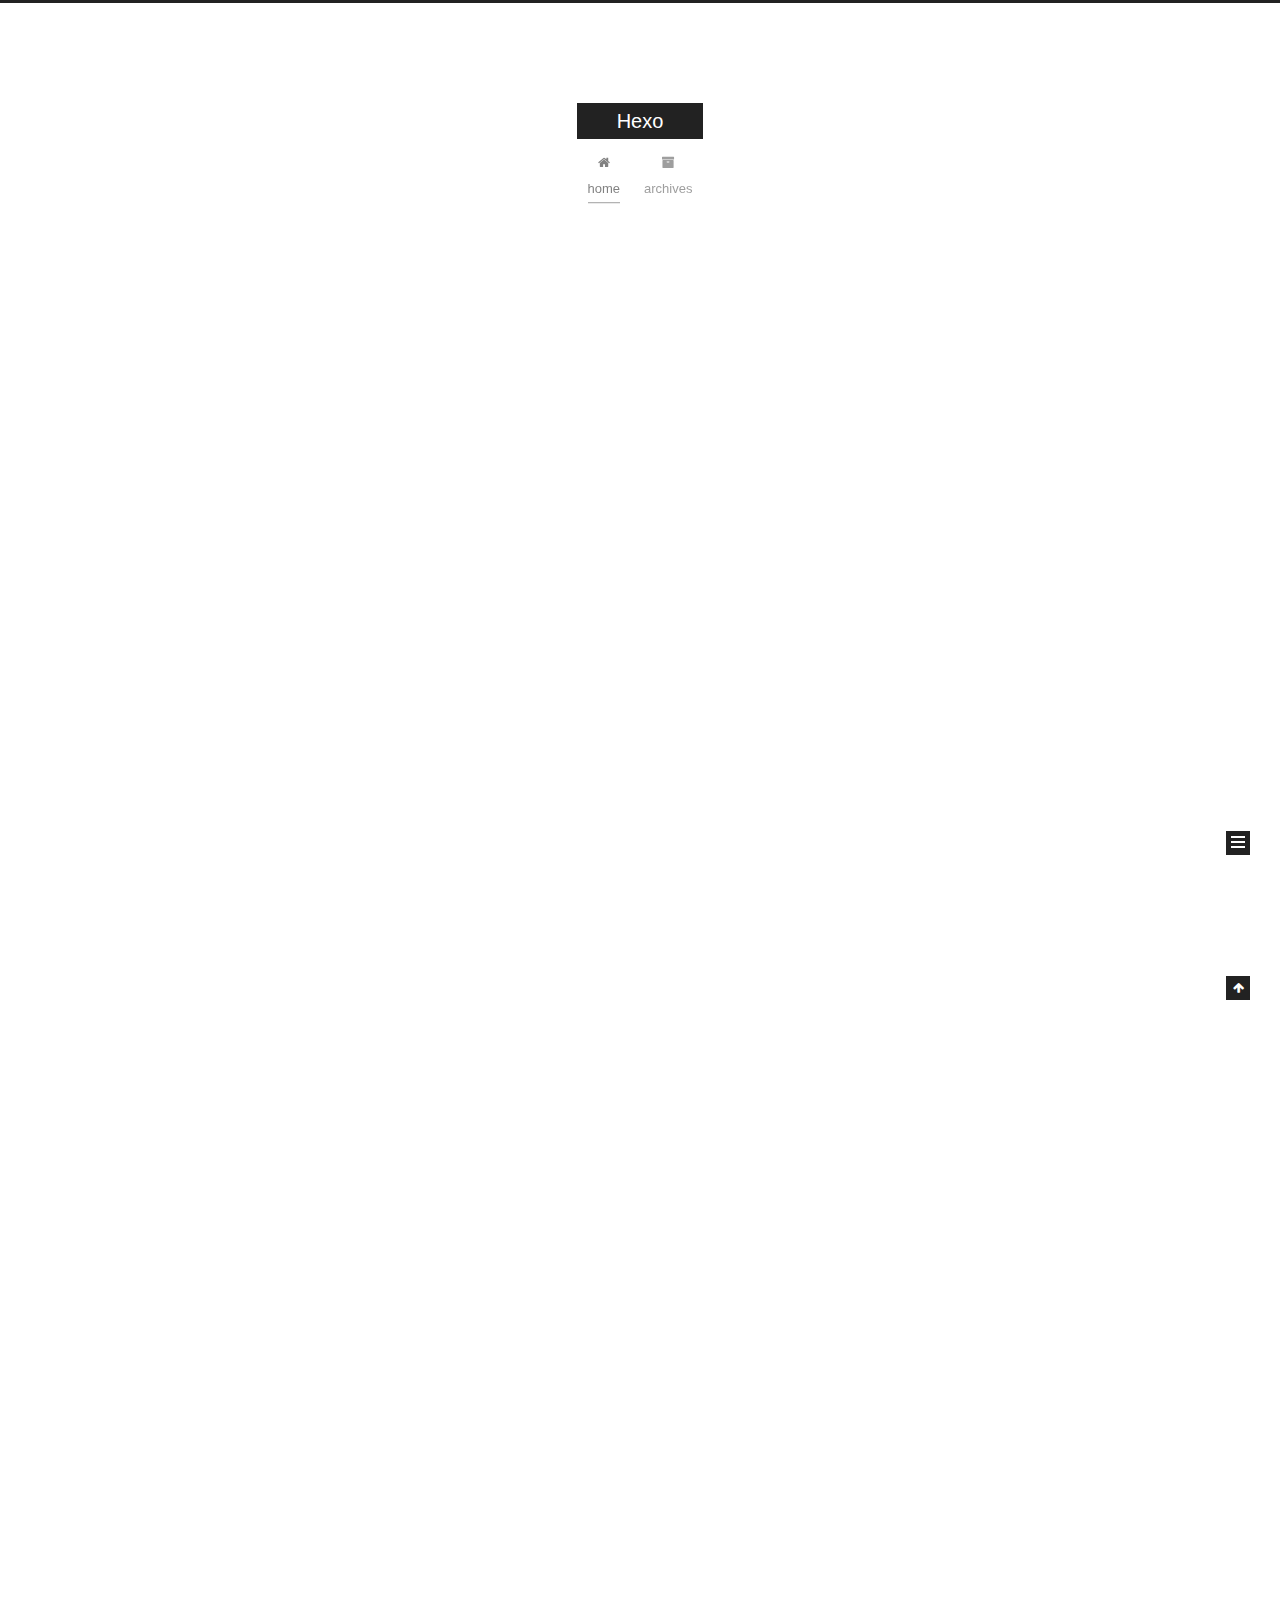
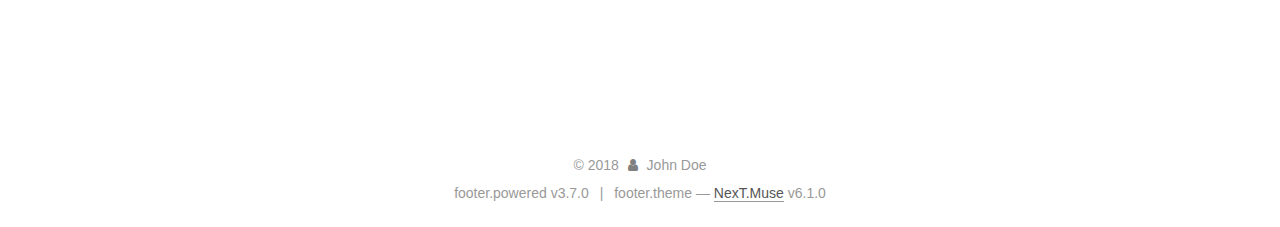
==== commit 9683145b: "Site updated: 2018-04-10 14:20:11" ====
--- a/index.html
+++ b/index.html
@@ -1,17 +1,105 @@
-
- <!DOCTYPE HTML>
-<html >
+<!DOCTYPE html>
+
+
+
+  
+
+
+<html class="theme-next muse use-motion" lang="">
 <head>
-  <meta charset="UTF-8">
-  
-    <title>Hexo</title>
-    <meta name="viewport" content="width=device-width, initial-scale=1,user-scalable=no">
-    
-    <meta name="author" content="John Doe">
-    
-
-    
-    <meta property="og:type" content="website">
+  <meta charset="UTF-8"/>
+<meta http-equiv="X-UA-Compatible" content="IE=edge" />
+<meta name="viewport" content="width=device-width, initial-scale=1, maximum-scale=2"/>
+<meta name="theme-color" content="#222">
+
+
+
+
+
+
+
+
+
+
+
+
+<meta http-equiv="Cache-Control" content="no-transform" />
+<meta http-equiv="Cache-Control" content="no-siteapp" />
+
+
+
+
+
+
+
+
+
+
+
+
+
+
+
+
+
+
+
+
+
+
+<link href="/lib/font-awesome/css/font-awesome.min.css?v=4.6.2" rel="stylesheet" type="text/css" />
+
+<link href="/css/main.css?v=6.1.0" rel="stylesheet" type="text/css" />
+
+
+  <link rel="apple-touch-icon" sizes="180x180" href="/images/apple-touch-icon-next.png?v=6.1.0">
+
+
+  <link rel="icon" type="image/png" sizes="32x32" href="/images/favicon-32x32-next.png?v=6.1.0">
+
+
+  <link rel="icon" type="image/png" sizes="16x16" href="/images/favicon-16x16-next.png?v=6.1.0">
+
+
+  <link rel="mask-icon" href="/images/logo.svg?v=6.1.0" color="#222">
+
+
+
+
+
+
+
+
+
+<script type="text/javascript" id="hexo.configurations">
+  var NexT = window.NexT || {};
+  var CONFIG = {
+    root: '/',
+    scheme: 'Muse',
+    version: '6.1.0',
+    sidebar: {"position":"left","display":"post","offset":12,"b2t":false,"scrollpercent":false,"onmobile":false},
+    fancybox: false,
+    fastclick: false,
+    lazyload: false,
+    tabs: true,
+    motion: {"enable":true,"async":false,"transition":{"post_block":"fadeIn","post_header":"slideDownIn","post_body":"slideDownIn","coll_header":"slideLeftIn","sidebar":"slideUpIn"}},
+    algolia: {
+      applicationID: '',
+      apiKey: '',
+      indexName: '',
+      hits: {"per_page":10},
+      labels: {"input_placeholder":"Search for Posts","hits_empty":"We didn't find any results for the search: ${query}","hits_stats":"${hits} results found in ${time} ms"}
+    }
+  };
+</script>
+
+
+  
+
+
+
+
+  <meta property="og:type" content="website">
 <meta property="og:title" content="Hexo">
 <meta property="og:url" content="http://yoursite.com/index.html">
 <meta property="og:site_name" content="Hexo">
@@ -19,80 +107,245 @@
 <meta name="twitter:card" content="summary">
 <meta name="twitter:title" content="Hexo">
 
-    
-    <link rel="alternative" href="/atom.xml" title="Hexo" type="application/atom+xml">
-    
-    
-    <link rel="icon" href="/img/favicon.ico">
-    
-    
-    <link rel="apple-touch-icon" href="/img/jacman.jpg">
-    <link rel="apple-touch-icon-precomposed" href="/img/jacman.jpg">
-    
-    <link rel="stylesheet" href="/css/style.css">
+
+
+
+
+
+  <link rel="canonical" href="http://yoursite.com/"/>
+
+
+
+<script type="text/javascript" id="page.configurations">
+  CONFIG.page = {
+    sidebar: "",
+  };
+</script>
+
+  <title>Hexo</title>
+  
+
+
+
+
+
+
+
+
+
+  <noscript>
+  <style type="text/css">
+    .use-motion .motion-element,
+    .use-motion .brand,
+    .use-motion .menu-item,
+    .sidebar-inner,
+    .use-motion .post-block,
+    .use-motion .pagination,
+    .use-motion .comments,
+    .use-motion .post-header,
+    .use-motion .post-body,
+    .use-motion .collection-title { opacity: initial; }
+
+    .use-motion .logo,
+    .use-motion .site-title,
+    .use-motion .site-subtitle {
+      opacity: initial;
+      top: initial;
+    }
+
+    .use-motion {
+      .logo-line-before i { left: initial; }
+      .logo-line-after i { right: initial; }
+    }
+  </style>
+</noscript>
+
 </head>
 
-  <body>
-    <header>
-      
-<div>
-		
-			<div id="imglogo">
-				<a href="/"><img src="/img/logo.png" alt="Hexo" title="Hexo"/></a>
-			</div>
-			
-			<div id="textlogo">
-				<h1 class="site-name"><a href="/" title="Hexo">Hexo</a></h1>
-				<h2 class="blog-motto"></h2>
-			</div>
-			<div class="navbar"><a class="navbutton navmobile" href="#" title="Menu">
-			</a></div>
-			<nav class="animated">
-				<ul>
-					<ul>
-					 
-						<li><a href="/">Home</a></li>
-					
-						<li><a href="/archives">Archives</a></li>
-					
-						<li><a href="/about">About</a></li>
-					
-					<li>
- 					
-					<form class="search" action="//google.com/search" method="get" accept-charset="utf-8">
-						<label>Search</label>
-						<input type="search" id="search" name="q" autocomplete="off" maxlength="20" placeholder="Search" />
-						<input type="hidden" name="q" value="site:yoursite.com">
-					</form>
-					
-					</li>
-				</ul>
-			</nav>			
+<body itemscope itemtype="http://schema.org/WebPage" lang="default">
+
+  
+  
+    
+  
+
+  <div class="container sidebar-position-left 
+  page-home">
+    <div class="headband"></div>
+
+    <header id="header" class="header" itemscope itemtype="http://schema.org/WPHeader">
+      <div class="header-inner"><div class="site-brand-wrapper">
+  <div class="site-meta ">
+    
+
+    <div class="custom-logo-site-title">
+      <a href="/" class="brand" rel="start">
+        <span class="logo-line-before"><i></i></span>
+        <span class="site-title">Hexo</span>
+        <span class="logo-line-after"><i></i></span>
+      </a>
+    </div>
+      
+        <p class="site-subtitle"></p>
+      
+  </div>
+
+  <div class="site-nav-toggle">
+    <button aria-label="accessibility.nav_toggle">
+      <span class="btn-bar"></span>
+      <span class="btn-bar"></span>
+      <span class="btn-bar"></span>
+    </button>
+  </div>
+</div>
+
+
+
+
+<nav class="site-nav">
+  
+    <ul id="menu" class="menu">
+      
+        
+        
+          
+  
+  <li class="menu-item menu-item-home menu-item-active">
+    <a href="/" rel="section">
+      <i class="menu-item-icon fa fa-fw fa-home"></i> <br />home</a>
+</li>
+
+      
+        
+        
+          
+  
+  <li class="menu-item menu-item-archives">
+    <a href="/archives/" rel="section">
+      <i class="menu-item-icon fa fa-fw fa-archive"></i> <br />archives</a>
+</li>
+
+      
+
+      
+      
+    </ul>
+  
+
+  
+    
+
+  
+
+  
+</nav>
+
+
+
+  
+
+
+
 </div>
     </header>
-    <div id="container">
-      <div id="main">
-
-   
-    
-    <article class="post-expand post" itemprop="articleBody"> 
-        <header class="article-info clearfix">
-  <h1 itemprop="name">
-    
-      <a href="/2018/04/10/我的第一篇博客/" title="我的第一篇博客" itemprop="url">我的第一篇博客</a>
-  </h1>
-  <p class="article-author">By
-       
-		<a href="/about" title="John Doe" target="_blank" itemprop="author">John Doe</a>
-		
-  <p class="article-time">
-    <time datetime="2018-04-10T02:45:45.733Z" itemprop="datePublished"> Published 2018-04-10</time>
-    
-  </p>
-</header>
-    <div class="article-content">
-        
-        <p>#序言<br>  第一次在自己搭建的博客上写文章，心情还是非常的激动的，刚进入2018年的时候给自己定下了目标，这一年将成为我人生的转折年，我要用这一年的时间来改变自己，让自己变的优秀，然后给家人，给恋人一个安全的家。</p>
+
+    
+
+
+    <main id="main" class="main">
+      <div class="main-inner">
+        <div class="content-wrap">
+          
+          <div id="content" class="content">
+            
+  <section id="posts" class="posts-expand">
+    
+      
+
+  
+
+  
+  
+  
+
+  
+
+  <article class="post post-type-normal" itemscope itemtype="http://schema.org/Article">
+  
+  
+  
+  <div class="post-block">
+    <link itemprop="mainEntityOfPage" href="http://yoursite.com/2018/04/10/我的第一篇博客/">
+
+    <span hidden itemprop="author" itemscope itemtype="http://schema.org/Person">
+      <meta itemprop="name" content="John Doe">
+      <meta itemprop="description" content="">
+      <meta itemprop="image" content="/images/avatar.gif">
+    </span>
+
+    <span hidden itemprop="publisher" itemscope itemtype="http://schema.org/Organization">
+      <meta itemprop="name" content="Hexo">
+    </span>
+
+    
+      <header class="post-header">
+
+        
+        
+          <h1 class="post-title" itemprop="name headline">
+                
+                <a class="post-title-link" href="/2018/04/10/我的第一篇博客/" itemprop="url">我的第一篇博客</a></h1>
+        
+
+        <div class="post-meta">
+          <span class="post-time">
+            
+              <span class="post-meta-item-icon">
+                <i class="fa fa-calendar-o"></i>
+              </span>
+              
+                <span class="post-meta-item-text">post.posted</span>
+              
+              <time title="post.created" itemprop="dateCreated datePublished" datetime="2018-04-10T10:45:45+08:00">2018-04-10</time>
+            
+
+            
+            
+
+            
+          </span>
+
+          
+
+          
+            
+          
+
+          
+          
+
+          
+
+          
+
+          
+
+        </div>
+      </header>
+    
+
+    
+    
+    
+    <div class="post-body" itemprop="articleBody">
+
+      
+      
+
+      
+        
+          
+            <p>#序言<br>  第一次在自己搭建的博客上写文章，心情还是非常的激动的，刚进入2018年的时候给自己定下了目标，这一年将成为我人生的转折年，我要用这一年的时间来改变自己，让自己变的优秀，然后给家人，给恋人一个安全的家。</p>
 <p>##回顾<br>  想想从进入2018到现在，好像除了项目期自己的技术进步以外，在业余时间就再难以学进去，好像是进入了一个瓶颈期，简单的基本都会了，难的学的迷迷糊糊，总是走神，不想学，更不愿意学，这也许是惰性，只要一碰到要动脑子的东西，就懒得去学，去看。</p>
 <p>##现状<br>  从过年回来工作就一直很轻松，我不知道这种微小的工作压力是成就了我，还是毁掉了我？第一年的轻松工作成就了我，我也很感谢给我自我学习的机会，但是现在的悠闲，好像在一步步的蚕食我的斗志，更多的空闲时间被娱乐所代替，被期望着下班来消磨，有时候会没出息的认为自己的知识已经可以充足的应付眼前的工作需要，但是，我内心一直知道，只有变得更加优秀才会回来更好的生活，这里的生活指的不只是物质上面的，更加是精神上面的，说白了，挣钱，除了自己丰衣足食那一部分，其他的都是活给别人看的。</p>
 <p>##展望</p>
@@ -102,294 +355,426 @@
 <p>##规划<br>  最晚也要在前半年前把驾照考下来，然后这个月应该就要去霸州看房子，如果可以的话，也定下来，然后就是下半年了。<br>希望人生可以过的更加精彩。</p>
 <p><center> <img src="https://i.imgur.com/pC3T9EY.jpg" alt=""> </center></p>
 
-        
-        
-        <p class="article-more-link">
-          
-       </p>
+          
+        
+      
     </div>
-    <footer class="article-footer clearfix">
-<div class="article-catetags">
-
-
+
+    
+
+    
+    
+    
+
+    
+
+    
+
+    
+
+    <footer class="post-footer">
+      
+
+      
+
+      
+
+      
+      
+        <div class="post-eof"></div>
+      
+    </footer>
+  </div>
+  
+  
+  
+  </article>
+
+
+    
+      
+
+  
+
+  
+  
+  
+
+  
+
+  <article class="post post-type-normal" itemscope itemtype="http://schema.org/Article">
+  
+  
+  
+  <div class="post-block">
+    <link itemprop="mainEntityOfPage" href="http://yoursite.com/2018/04/09/我的测试博客/">
+
+    <span hidden itemprop="author" itemscope itemtype="http://schema.org/Person">
+      <meta itemprop="name" content="John Doe">
+      <meta itemprop="description" content="">
+      <meta itemprop="image" content="/images/avatar.gif">
+    </span>
+
+    <span hidden itemprop="publisher" itemscope itemtype="http://schema.org/Organization">
+      <meta itemprop="name" content="Hexo">
+    </span>
+
+    
+      <header class="post-header">
+
+        
+        
+          <h1 class="post-title" itemprop="name headline">
+                
+                <a class="post-title-link" href="/2018/04/09/我的测试博客/" itemprop="url">我的测试博客</a></h1>
+        
+
+        <div class="post-meta">
+          <span class="post-time">
+            
+              <span class="post-meta-item-icon">
+                <i class="fa fa-calendar-o"></i>
+              </span>
+              
+                <span class="post-meta-item-text">post.posted</span>
+              
+              <time title="post.created" itemprop="dateCreated datePublished" datetime="2018-04-09T10:16:57+08:00">2018-04-09</time>
+            
+
+            
+            
+
+            
+          </span>
+
+          
+
+          
+            
+          
+
+          
+          
+
+          
+
+          
+
+          
+
+        </div>
+      </header>
+    
+
+    
+    
+    
+    <div class="post-body" itemprop="articleBody">
+
+      
+      
+
+      
+        
+          
+            <p>#Title<br>dnfjklsndfdsnflkd</p>
+
+          
+        
+      
+    </div>
+
+    
+
+    
+    
+    
+
+    
+
+    
+
+    
+
+    <footer class="post-footer">
+      
+
+      
+
+      
+
+      
+      
+        <div class="post-eof"></div>
+      
+    </footer>
+  </div>
+  
+  
+  
+  </article>
+
+
+    
+  </section>
+
+  
+
+
+          </div>
+          
+
+        </div>
+        
+          
+  
+  <div class="sidebar-toggle">
+    <div class="sidebar-toggle-line-wrap">
+      <span class="sidebar-toggle-line sidebar-toggle-line-first"></span>
+      <span class="sidebar-toggle-line sidebar-toggle-line-middle"></span>
+      <span class="sidebar-toggle-line sidebar-toggle-line-last"></span>
+    </div>
+  </div>
+
+  <aside id="sidebar" class="sidebar">
+    
+    <div class="sidebar-inner">
+
+      
+
+      
+
+      <section class="site-overview-wrap sidebar-panel sidebar-panel-active">
+        <div class="site-overview">
+          <div class="site-author motion-element" itemprop="author" itemscope itemtype="http://schema.org/Person">
+            
+              <p class="site-author-name" itemprop="name">John Doe</p>
+              <p class="site-description motion-element" itemprop="description"></p>
+          </div>
+
+          
+            <nav class="site-state motion-element">
+              
+                <div class="site-state-item site-state-posts">
+                
+                  <a href="/archives/">
+                
+                    <span class="site-state-item-count">2</span>
+                    <span class="site-state-item-name">state.posts</span>
+                  </a>
+                </div>
+              
+
+              
+
+              
+            </nav>
+          
+
+          
+
+          
+
+          
+          
+
+          
+          
+
+          
+            
+          
+          
+
+        </div>
+      </section>
+
+      
+
+      
+
+    </div>
+  </aside>
+
+
+        
+      </div>
+    </main>
+
+    <footer id="footer" class="footer">
+      <div class="footer-inner">
+        <div class="copyright">&copy; <span itemprop="copyrightYear">2018</span>
+  <span class="with-love" id="animate">
+    <i class="fa fa-user"></i>
+  </span>
+  <span class="author" itemprop="copyrightHolder">John Doe</span>
+
+  
+
+  
 </div>
 
 
 
 
-<div class="comments-count">
+  <div class="powered-by">footer.powered v3.7.0</div>
+
+
+
+  <span class="post-meta-divider">|</span>
+
+
+
+  <div class="theme-info">footer.theme &mdash; <a class="theme-link" target="_blank" href="https://github.com/theme-next/hexo-theme-next">NexT.Muse</a> v6.1.0</div>
+
+
+
+
+        
+
+
+
+
+
+
+
+
+        
+      </div>
+    </footer>
+
+    
+      <div class="back-to-top">
+        <i class="fa fa-arrow-up"></i>
+        
+      </div>
+    
+
+    
+
+  </div>
+
+  
+
+<script type="text/javascript">
+  if (Object.prototype.toString.call(window.Promise) !== '[object Function]') {
+    window.Promise = null;
+  }
+</script>
+
+
+
+
+
+
+
+
+
+
+
+
+
+
+
+
+
+
+
+
+
+
+
+
+
+
+  
+  
+    <script type="text/javascript" src="/lib/jquery/index.js?v=2.1.3"></script>
+  
+
+  
+  
+    <script type="text/javascript" src="/lib/velocity/velocity.min.js?v=1.2.1"></script>
+  
+
+  
+  
+    <script type="text/javascript" src="/lib/velocity/velocity.ui.min.js?v=1.2.1"></script>
+  
+
+
+  
+
+
+  <script type="text/javascript" src="/js/src/utils.js?v=6.1.0"></script>
+
+  <script type="text/javascript" src="/js/src/motion.js?v=6.1.0"></script>
+
+
+
+  
+  
+
+  
+
+  
+
+
+  <script type="text/javascript" src="/js/src/bootstrap.js?v=6.1.0"></script>
+
+
+
+  
+
+
+
 	
-</div>
-
-</footer>
-
-
-    </article>
-
-
-
-
-
-
-   
-    
-    <article class="post-expand post" itemprop="articleBody"> 
-        <header class="article-info clearfix">
-  <h1 itemprop="name">
-    
-      <a href="/2018/04/09/我的测试博客/" title="我的测试博客" itemprop="url">我的测试博客</a>
-  </h1>
-  <p class="article-author">By
-       
-		<a href="/about" title="John Doe" target="_blank" itemprop="author">John Doe</a>
-		
-  <p class="article-time">
-    <time datetime="2018-04-09T02:16:57.000Z" itemprop="datePublished"> Published 2018-04-09</time>
-    
-  </p>
-</header>
-    <div class="article-content">
-        
-        <p>#Title<br>dnfjklsndfdsnflkd</p>
-
-        
-        
-        <p class="article-more-link">
-          
-       </p>
-    </div>
-    <footer class="article-footer clearfix">
-<div class="article-catetags">
-
-
-</div>
-
-
-
-
-<div class="comments-count">
-	
-</div>
-
-</footer>
-
-
-    </article>
-
-
-
-
-
-
-
-</div>
-      <div class="openaside"><a class="navbutton" href="#" title="Show Sidebar"></a></div>
-
-<div id="asidepart">
-<div class="closeaside"><a class="closebutton" href="#" title="Hide Sidebar"></a></div>
-<aside class="clearfix">
-
-  
-
-
-  
-
-  
-
-  <div class="linkslist">
-  <p class="asidetitle">Links</p>
-    <ul>
-        
-          <li>
-            
-            	<a href="https://coderq.com" target="_blank" title="一个面向程序员交流分享的新一代社区">码农圈</a>
-            
-          </li>
-        
-          <li>
-            
-            	<a href="http://wuchong.me" target="_blank" title="Jark&#39;s Blog">Jark&#39;s Blog</a>
-            
-          </li>
-        
-    </ul>
-</div>
-
-  
-
-
-  <div class="rsspart">
-	<a href="/atom.xml" target="_blank" title="rss">RSS</a>
-</div>
-
-  <div class="weiboshow">
-  <p class="asidetitle">Weibo</p>
-    <iframe width="100%" height="119" class="share_self"  frameborder="0" scrolling="no" src="http://widget.weibo.com/weiboshow/index.php?language=&width=0&height=119&fansRow=2&ptype=1&speed=0&skin=9&isTitle=1&noborder=1&isWeibo=0&isFans=0&uid=&verifier=b3593ceb&dpc=1"></iframe>
-</div>
-
-
-</aside>
-</div>
-    </div>
-    <footer><div id="footer" >
-	
-	<div class="line">
-		<span></span>
-		<div class="author"></div>
-	</div>
-	
-	
-	<section class="info">
-		<p> Hello ,I&#39;m Larry Page in Google. <br/>
-			This is my blog,believe it or not.</p>
-	</section>
-	 
-	<div class="social-font" class="clearfix">
-		
-		<a href="http://weibo.com/2176287895" target="_blank" class="icon-weibo" title="微博"></a>
-		
-		
-		
-		
-		
-		
-		
-		
-		
-		
-	</div>
-			
-		
-
-		<p class="copyright">
-		Powered by <a href="http://hexo.io" target="_blank" title="hexo">hexo</a> and Theme by <a href="https://github.com/wuchong/jacman" target="_blank" title="Jacman">Jacman</a> © 2018 
-		
-		<a href="/about" target="_blank" title="John Doe">John Doe</a>
-		
-		
-		</p>
-</div>
-</footer>
-    <script src="/js/jquery-2.0.3.min.js"></script>
-<script src="/js/jquery.imagesloaded.min.js"></script>
-<script src="/js/gallery.js"></script>
-<script src="/js/jquery.qrcode-0.12.0.min.js"></script>
-
-<script type="text/javascript">
-$(document).ready(function(){ 
-  $('.navbar').click(function(){
-    $('header nav').toggleClass('shownav');
-  });
-  var myWidth = 0;
-  function getSize(){
-    if( typeof( window.innerWidth ) == 'number' ) {
-      myWidth = window.innerWidth;
-    } else if( document.documentElement && document.documentElement.clientWidth) {
-      myWidth = document.documentElement.clientWidth;
-    };
-  };
-  var m = $('#main'),
-      a = $('#asidepart'),
-      c = $('.closeaside'),
-      o = $('.openaside');
-  c.click(function(){
-    a.addClass('fadeOut').css('display', 'none');
-    o.css('display', 'block').addClass('fadeIn');
-    m.addClass('moveMain');
-  });
-  o.click(function(){
-    o.css('display', 'none').removeClass('beforeFadeIn');
-    a.css('display', 'block').removeClass('fadeOut').addClass('fadeIn');      
-    m.removeClass('moveMain');
-  });
-  $(window).scroll(function(){
-    o.css("top",Math.max(80,260-$(this).scrollTop()));
-  });
-  
-  $(window).resize(function(){
-    getSize(); 
-    if (myWidth >= 1024) {
-      $('header nav').removeClass('shownav');
-    }else{
-      m.removeClass('moveMain');
-      a.css('display', 'block').removeClass('fadeOut');
-      o.css('display', 'none');
-        
-    }
-  });
-});
-</script>
-
-
-
-
-
-
-
-
-
-
-
-
-<link rel="stylesheet" href="/fancybox/jquery.fancybox.css" media="screen" type="text/css">
-<script src="/fancybox/jquery.fancybox.pack.js"></script>
-<script type="text/javascript">
-$(document).ready(function(){ 
-  $('.article-content').each(function(i){
-    $(this).find('img').each(function(){
-      if ($(this).parent().hasClass('fancybox')) return;
-      var alt = this.alt;
-      if (alt) $(this).after('<span class="caption">' + alt + '</span>');
-      $(this).wrap('<a href="' + this.src + '" title="' + alt + '" class="fancybox"></a>');
-    });
-    $(this).find('.fancybox').each(function(){
-      $(this).attr('rel', 'article' + i);
-    });
-  });
-  if($.fancybox){
-    $('.fancybox').fancybox();
-  }
-}); 
-</script>
-
-
-
-<!-- Analytics Begin -->
-
-
-
-<script>
-var _hmt = _hmt || [];
-(function() {
-  var hm = document.createElement("script");
-  hm.src = "//hm.baidu.com/hm.js?e6d1f421bbc9962127a50488f9ed37d1";
-  var s = document.getElementsByTagName("script")[0]; 
-  s.parentNode.insertBefore(hm, s);
-})();
-</script>
-
-
-
-<!-- Analytics End -->
-
-<!-- Totop Begin -->
-
-	<div id="totop">
-	<a title="Back to Top"><img src="/img/scrollup.png"/></a>
-	</div>
-	<script src="/js/totop.js"></script>
-
-<!-- Totop End -->
-
-<!-- MathJax Begin -->
-<!-- mathjax config similar to math.stackexchange -->
-
-
-<!-- MathJax End -->
-
-<!-- Tiny_search Begin -->
-
-<!-- Tiny_search End -->
-
-  </body>
- </html>
+
+
+
+
+
+  
+
+
+
+
+
+  
+
+
+
+
+
+
+
+
+
+
+  
+
+
+
+
+
+  
+
+  
+
+  
+
+  
+
+  
+  
+
+  
+
+  
+
+  
+
+  
+
+</body>
+</html>
--- a/css/main.css
+++ b/css/main.css
@@ -0,0 +1,2584 @@
+/* normalize.css v3.0.2 | MIT License | git.io/normalize */
+html {
+  font-family: sans-serif; /* 1 */
+  -ms-text-size-adjust: 100%; /* 2 */
+  -webkit-text-size-adjust: 100%; /* 2 */
+}
+body {
+  margin: 0;
+}
+article,
+aside,
+details,
+figcaption,
+figure,
+footer,
+header,
+hgroup,
+main,
+menu,
+nav,
+section,
+summary {
+  display: block;
+}
+audio,
+canvas,
+progress,
+video {
+  display: inline-block; /* 1 */
+  vertical-align: baseline; /* 2 */
+}
+audio:not([controls]) {
+  display: none;
+  height: 0;
+}
+[hidden],
+template {
+  display: none;
+}
+a {
+  background-color: transparent;
+}
+a:active,
+a:hover {
+  outline: 0;
+}
+abbr[title] {
+  border-bottom: 1px dotted;
+}
+b,
+strong {
+  font-weight: bold;
+}
+dfn {
+  font-style: italic;
+}
+h1 {
+  font-size: 2em;
+  margin: 0.67em 0;
+}
+mark {
+  background: #ff0;
+  color: #000;
+}
+small {
+  font-size: 80%;
+}
+sub,
+sup {
+  font-size: 75%;
+  line-height: 0;
+  position: relative;
+  vertical-align: baseline;
+}
+sup {
+  top: -0.5em;
+}
+sub {
+  bottom: -0.25em;
+}
+img {
+  border: 0;
+}
+svg:not(:root) {
+  overflow: hidden;
+}
+figure {
+  margin: 1em 40px;
+}
+hr {
+  -moz-box-sizing: content-box;
+  box-sizing: content-box;
+  height: 0;
+}
+pre {
+  overflow: auto;
+}
+code,
+kbd,
+pre,
+samp {
+  font-family: monospace, monospace;
+  font-size: 1em;
+}
+button,
+input,
+optgroup,
+select,
+textarea {
+  color: inherit; /* 1 */
+  font: inherit; /* 2 */
+  margin: 0; /* 3 */
+}
+button {
+  overflow: visible;
+}
+button,
+select {
+  text-transform: none;
+}
+button,
+html input[type="button"],
+input[type="reset"],
+input[type="submit"] {
+  -webkit-appearance: button; /* 2 */
+  cursor: pointer; /* 3 */
+}
+button[disabled],
+html input[disabled] {
+  cursor: default;
+}
+button::-moz-focus-inner,
+input::-moz-focus-inner {
+  border: 0;
+  padding: 0;
+}
+input {
+  line-height: normal;
+}
+input[type="checkbox"],
+input[type="radio"] {
+  box-sizing: border-box; /* 1 */
+  padding: 0; /* 2 */
+}
+input[type="number"]::-webkit-inner-spin-button,
+input[type="number"]::-webkit-outer-spin-button {
+  height: auto;
+}
+input[type="search"] {
+  -webkit-appearance: textfield; /* 1 */
+  -moz-box-sizing: content-box;
+  -webkit-box-sizing: content-box; /* 2 */
+  box-sizing: content-box;
+}
+input[type="search"]::-webkit-search-cancel-button,
+input[type="search"]::-webkit-search-decoration {
+  -webkit-appearance: none;
+}
+fieldset {
+  border: 1px solid #c0c0c0;
+  margin: 0 2px;
+  padding: 0.35em 0.625em 0.75em;
+}
+legend {
+  border: 0; /* 1 */
+  padding: 0; /* 2 */
+}
+textarea {
+  overflow: auto;
+}
+optgroup {
+  font-weight: bold;
+}
+table {
+  border-collapse: collapse;
+  border-spacing: 0;
+}
+td,
+th {
+  padding: 0;
+}
+::selection {
+  background: #262a30;
+  color: #fff;
+}
+body {
+  position: relative;
+  font-family: 'Lato', "PingFang SC", "Microsoft YaHei", sans-serif;
+  font-size: 14px;
+  line-height: 2;
+  color: #555;
+  background: #fff;
+}
+@media (max-width: 767px) {
+  body {
+    padding-right: 0 !important;
+  }
+}
+@media (min-width: 768px) and (max-width: 991px) {
+  body {
+    padding-right: 0 !important;
+  }
+}
+@media (min-width: 1600px) {
+  body {
+    font-size: 16px;
+  }
+}
+h1,
+h2,
+h3,
+h4,
+h5,
+h6 {
+  margin: 0;
+  padding: 0;
+  font-weight: bold;
+  line-height: 1.5;
+  font-family: 'Lato', "PingFang SC", "Microsoft YaHei", sans-serif;
+}
+h1,
+h2,
+h3,
+h4,
+h5,
+h6 {
+  margin: 20px 0 15px;
+}
+h1 {
+  font-size: 22px;
+}
+@media (max-width: 767px) {
+  h1 {
+    font-size: 18px;
+  }
+}
+h2 {
+  font-size: 20px;
+}
+@media (max-width: 767px) {
+  h2 {
+    font-size: 16px;
+  }
+}
+h3 {
+  font-size: 18px;
+}
+@media (max-width: 767px) {
+  h3 {
+    font-size: 14px;
+  }
+}
+h4 {
+  font-size: 16px;
+}
+@media (max-width: 767px) {
+  h4 {
+    font-size: 12px;
+  }
+}
+h5 {
+  font-size: 14px;
+}
+@media (max-width: 767px) {
+  h5 {
+    font-size: 10px;
+  }
+}
+h6 {
+  font-size: 12px;
+}
+@media (max-width: 767px) {
+  h6 {
+    font-size: 8px;
+  }
+}
+p {
+  margin: 0 0 20px 0;
+}
+a {
+  color: #555;
+  text-decoration: none;
+  outline: none;
+  border-bottom: 1px solid #999;
+  word-wrap: break-word;
+}
+a:hover {
+  color: #222;
+  border-bottom-color: #222;
+}
+blockquote {
+  margin: 0;
+  padding: 0;
+}
+img {
+  display: block;
+  margin: auto;
+  max-width: 100%;
+  height: auto;
+}
+hr {
+  margin: 40px 0;
+  height: 3px;
+  border: none;
+  background-color: #ddd;
+  background-image: repeating-linear-gradient(-45deg, #fff, #fff 4px, transparent 4px, transparent 8px);
+}
+blockquote {
+  padding: 0 15px;
+  color: #666;
+  border-left: 4px solid #ddd;
+}
+blockquote cite::before {
+  content: "-";
+  padding: 0 5px;
+}
+dt {
+  font-weight: 700;
+}
+dd {
+  margin: 0;
+  padding: 0;
+}
+kbd {
+  border: 1px solid #ccc;
+  border-radius: 0.2em;
+  box-shadow: 0.1em 0.1em 0.2em rgba(0,0,0,0.1);
+  background-color: #f9f9f9;
+  font-family: inherit;
+  background-image: -webkit-linear-gradient(top, #eee, #fff, #eee);
+  padding: 0.1em 0.3em;
+  white-space: nowrap;
+}
+.text-left {
+  text-align: left;
+}
+.text-center {
+  text-align: center;
+}
+.text-right {
+  text-align: right;
+}
+.text-justify {
+  text-align: justify;
+}
+.text-nowrap {
+  white-space: nowrap;
+}
+.text-lowercase {
+  text-transform: lowercase;
+}
+.text-uppercase {
+  text-transform: uppercase;
+}
+.text-capitalize {
+  text-transform: capitalize;
+}
+.center-block {
+  display: block;
+  margin-left: auto;
+  margin-right: auto;
+}
+.clearfix:before,
+.clearfix:after {
+  content: " ";
+  display: table;
+}
+.clearfix:after {
+  clear: both;
+}
+.pullquote {
+  width: 45%;
+}
+.pullquote.left {
+  float: left;
+  margin-left: 5px;
+  margin-right: 10px;
+}
+.pullquote.right {
+  float: right;
+  margin-left: 10px;
+  margin-right: 5px;
+}
+.affix.affix.affix {
+  position: fixed;
+}
+.translation {
+  margin-top: -20px;
+  font-size: 14px;
+  color: #999;
+}
+.scrollbar-measure {
+  width: 100px;
+  height: 100px;
+  overflow: scroll;
+  position: absolute;
+  top: -9999px;
+}
+.use-motion .motion-element {
+  opacity: 0;
+}
+table {
+  margin: 20px 0;
+  width: 100%;
+  border-collapse: collapse;
+  border-spacing: 0;
+  border: 1px solid #ddd;
+  font-size: 14px;
+  word-wrap: break-all;
+}
+table>tbody>tr:nth-of-type(odd) {
+  background-color: #f9f9f9;
+}
+table>tbody>tr:hover {
+  background-color: #f5f5f5;
+}
+caption,
+th,
+td {
+  padding: 8px;
+  text-align: left;
+  vertical-align: middle;
+  font-weight: normal;
+}
+th,
+td {
+  border-bottom: 3px solid #ddd;
+  border-right: 1px solid #eee;
+}
+th {
+  padding-bottom: 10px;
+  font-weight: 700;
+}
+td {
+  border-bottom-width: 1px;
+}
+html,
+body {
+  height: 100%;
+}
+.container {
+  position: relative;
+  min-height: 100%;
+}
+.header-inner {
+  margin: 0 auto;
+  padding: 100px 0 70px;
+  width: 700px;
+}
+@media (min-width: 1600px) {
+  .container .header-inner {
+    width: 900px;
+  }
+}
+.main {
+  padding-bottom: 150px;
+}
+.main-inner {
+  margin: 0 auto;
+  width: 700px;
+}
+@media (min-width: 1600px) {
+  .container .main-inner {
+    width: 900px;
+  }
+}
+.footer {
+  position: absolute;
+  left: 0;
+  bottom: 0;
+  width: 100%;
+  min-height: 50px;
+}
+.footer-inner {
+  box-sizing: border-box;
+  margin: 20px auto;
+  width: 700px;
+}
+@media (min-width: 1600px) {
+  .container .footer-inner {
+    width: 900px;
+  }
+}
+pre,
+.highlight {
+  overflow: auto;
+  margin: 20px 0;
+  padding: 0;
+  font-size: 14px;
+  color: #4d4d4c;
+  background: #f7f7f7;
+  line-height: 1.6;
+}
+pre,
+code {
+  font-family: consolas, Menlo, "PingFang SC", "Microsoft YaHei", monospace;
+}
+code {
+  padding: 2px 4px;
+  word-wrap: break-word;
+  color: #555;
+  background: #eee;
+  border-radius: 3px;
+  font-size: 14px;
+}
+pre {
+  padding: 10px;
+}
+pre code {
+  padding: 0;
+  color: #4d4d4c;
+  background: none;
+  text-shadow: none;
+}
+.highlight {
+  border-radius: 1px;
+}
+.highlight pre {
+  border: none;
+  margin: 0;
+  padding: 10px 0;
+}
+.highlight table {
+  margin: 0;
+  width: auto;
+  border: none;
+}
+.highlight td {
+  border: none;
+  padding: 0;
+}
+.highlight figcaption {
+  font-size: 1em;
+  color: #4d4d4c;
+  line-height: 1em;
+  margin-bottom: 1em;
+  margin: 0em;
+  padding: 0.5em;
+  background: #eee;
+  border-bottom: 1px solid #e9e9e9;
+}
+.highlight figcaption:before,
+.highlight figcaption:after {
+  content: " ";
+  display: table;
+}
+.highlight figcaption:after {
+  clear: both;
+}
+.highlight figcaption a {
+  float: right;
+  color: #4d4d4c;
+}
+.highlight figcaption a:hover {
+  border-bottom-color: #4d4d4c;
+}
+.highlight .gutter pre {
+  padding-left: 10px;
+  padding-right: 10px;
+  color: #869194;
+  text-align: right;
+  background-color: #eff2f3;
+}
+.highlight .code pre {
+  width: 100%;
+  padding-left: 10px;
+  padding-right: 10px;
+  background-color: #f7f7f7;
+}
+.highlight .line {
+  height: 20px;
+}
+.gutter {
+  -webkit-user-select: none;
+  -moz-user-select: none;
+  -ms-user-select: none;
+  user-select: none;
+}
+.gist table {
+  width: auto;
+}
+.gist table td {
+  border: none;
+}
+pre .deletion {
+  background: #fdd;
+}
+pre .addition {
+  background: #dfd;
+}
+pre .meta {
+  color: #8959a8;
+}
+pre .comment {
+  color: #8e908c;
+}
+pre .variable,
+pre .attribute,
+pre .tag,
+pre .regexp,
+pre .ruby .constant,
+pre .xml .tag .title,
+pre .xml .pi,
+pre .xml .doctype,
+pre .html .doctype,
+pre .css .id,
+pre .css .class,
+pre .css .pseudo {
+  color: #c82829;
+}
+pre .number,
+pre .preprocessor,
+pre .built_in,
+pre .literal,
+pre .params,
+pre .constant,
+pre .command {
+  color: #f5871f;
+}
+pre .ruby .class .title,
+pre .css .rules .attribute,
+pre .string,
+pre .value,
+pre .inheritance,
+pre .header,
+pre .ruby .symbol,
+pre .xml .cdata,
+pre .special,
+pre .number,
+pre .formula {
+  color: #718c00;
+}
+pre .title,
+pre .css .hexcolor {
+  color: #3e999f;
+}
+pre .function,
+pre .python .decorator,
+pre .python .title,
+pre .ruby .function .title,
+pre .ruby .title .keyword,
+pre .perl .sub,
+pre .javascript .title,
+pre .coffeescript .title {
+  color: #4271ae;
+}
+pre .keyword,
+pre .javascript .function {
+  color: #8959a8;
+}
+.full-image.full-image.full-image.full-image {
+  border: none;
+  max-width: 100%;
+  width: auto;
+  margin: 20px auto 25px;
+}
+.blockquote-center,
+.page-home .post-type-quote blockquote,
+.page-post-detail .post-type-quote blockquote {
+  position: relative;
+  margin: 40px 0;
+  padding: 0;
+  border-left: none;
+  text-align: center;
+}
+.blockquote-center::before,
+.page-home .post-type-quote blockquote::before,
+.page-post-detail .post-type-quote blockquote::before,
+.blockquote-center::after,
+.page-home .post-type-quote blockquote::after,
+.page-post-detail .post-type-quote blockquote::after {
+  position: absolute;
+  content: ' ';
+  display: block;
+  width: 100%;
+  height: 24px;
+  opacity: 0.2;
+  background-repeat: no-repeat;
+  background-position: 0 -6px;
+  background-size: 22px 22px;
+}
+.blockquote-center::before,
+.page-home .post-type-quote blockquote::before,
+.page-post-detail .post-type-quote blockquote::before {
+  top: -20px;
+  background-image: url("../images/quote-l.svg");
+  border-top: 1px solid #ccc;
+}
+.blockquote-center::after,
+.page-home .post-type-quote blockquote::after,
+.page-post-detail .post-type-quote blockquote::after {
+  bottom: -20px;
+  background-image: url("../images/quote-r.svg");
+  border-bottom: 1px solid #ccc;
+  background-position: 100% 8px;
+}
+.blockquote-center p,
+.page-home .post-type-quote blockquote p,
+.page-post-detail .post-type-quote blockquote p,
+.blockquote-center div,
+.page-home .post-type-quote blockquote div,
+.page-post-detail .post-type-quote blockquote div {
+  text-align: center;
+}
+.post .post-body .group-picture img {
+  box-sizing: border-box;
+  padding: 0 3px;
+  border: none;
+}
+.post .group-picture-row {
+  overflow: hidden;
+  margin-top: 6px;
+}
+.post .group-picture-row:first-child {
+  margin-top: 0;
+}
+.post .group-picture-column {
+  float: left;
+}
+.page-post-detail .post-body .group-picture-column {
+  float: none;
+  margin-top: 10px;
+  width: auto !important;
+}
+.page-post-detail .post-body .group-picture-column img {
+  margin: 0 auto;
+}
+.page-archive .group-picture-container {
+  overflow: hidden;
+}
+.page-archive .group-picture-row {
+  float: left;
+}
+.page-archive .group-picture-row:first-child {
+  margin-top: 6px;
+}
+.page-archive .group-picture-column {
+  max-width: 150px;
+  max-height: 150px;
+}
+.post-body .note {
+  position: relative;
+  padding: 15px;
+  margin-bottom: 20px;
+  border: 1px solid #eee;
+  border-left-width: 5px;
+  border-radius: 3px;
+}
+.post-body .note h2,
+.post-body .note h3,
+.post-body .note h4,
+.post-body .note h5,
+.post-body .note h6 {
+  margin-top: 0;
+  margin-bottom: 0;
+  border-bottom: initial;
+  padding-top: 0 !important;
+}
+.post-body .note p:first-child,
+.post-body .note ul:first-child,
+.post-body .note ol:first-child,
+.post-body .note table:first-child,
+.post-body .note pre:first-child,
+.post-body .note blockquote:first-child {
+  margin-top: 0;
+}
+.post-body .note p:last-child,
+.post-body .note ul:last-child,
+.post-body .note ol:last-child,
+.post-body .note table:last-child,
+.post-body .note pre:last-child,
+.post-body .note blockquote:last-child {
+  margin-bottom: 0;
+}
+.post-body .note.default {
+  border-left-color: #777;
+}
+.post-body .note.default h2,
+.post-body .note.default h3,
+.post-body .note.default h4,
+.post-body .note.default h5,
+.post-body .note.default h6 {
+  color: #777;
+}
+.post-body .note.primary {
+  border-left-color: #6f42c1;
+}
+.post-body .note.primary h2,
+.post-body .note.primary h3,
+.post-body .note.primary h4,
+.post-body .note.primary h5,
+.post-body .note.primary h6 {
+  color: #6f42c1;
+}
+.post-body .note.info {
+  border-left-color: #428bca;
+}
+.post-body .note.info h2,
+.post-body .note.info h3,
+.post-body .note.info h4,
+.post-body .note.info h5,
+.post-body .note.info h6 {
+  color: #428bca;
+}
+.post-body .note.success {
+  border-left-color: #5cb85c;
+}
+.post-body .note.success h2,
+.post-body .note.success h3,
+.post-body .note.success h4,
+.post-body .note.success h5,
+.post-body .note.success h6 {
+  color: #5cb85c;
+}
+.post-body .note.warning {
+  border-left-color: #f0ad4e;
+}
+.post-body .note.warning h2,
+.post-body .note.warning h3,
+.post-body .note.warning h4,
+.post-body .note.warning h5,
+.post-body .note.warning h6 {
+  color: #f0ad4e;
+}
+.post-body .note.danger {
+  border-left-color: #d9534f;
+}
+.post-body .note.danger h2,
+.post-body .note.danger h3,
+.post-body .note.danger h4,
+.post-body .note.danger h5,
+.post-body .note.danger h6 {
+  color: #d9534f;
+}
+.post-body .label {
+  display: inline;
+  padding: 0 2px;
+  white-space: nowrap;
+}
+.post-body .label.default {
+  background-color: #f0f0f0;
+}
+.post-body .label.primary {
+  background-color: #efe6f7;
+}
+.post-body .label.info {
+  background-color: #e5f2f8;
+}
+.post-body .label.success {
+  background-color: #e7f4e9;
+}
+.post-body .label.warning {
+  background-color: #fcf6e1;
+}
+.post-body .label.danger {
+  background-color: #fae8eb;
+}
+.post-body .tabs {
+  position: relative;
+  display: block;
+  margin-bottom: 20px;
+  padding-top: 10px;
+}
+.post-body .tabs ul.nav-tabs {
+  margin: 0;
+  padding: 0;
+  display: flex;
+  margin-bottom: -1px;
+}
+@media (max-width: 413px) {
+  .post-body .tabs ul.nav-tabs {
+    display: block;
+    margin-bottom: 5px;
+  }
+}
+.post-body .tabs ul.nav-tabs li.tab {
+  list-style-type: none !important;
+  margin: 0 0.25em 0 0;
+  border-top: 3px solid transparent;
+  border-left: 1px solid transparent;
+  border-right: 1px solid transparent;
+}
+@media (max-width: 413px) {
+  .post-body .tabs ul.nav-tabs li.tab {
+    margin: initial;
+    border-top: 1px solid transparent;
+    border-left: 3px solid transparent;
+    border-right: 1px solid transparent;
+    border-bottom: 1px solid transparent;
+  }
+}
+.post-body .tabs ul.nav-tabs li.tab a {
+  outline: 0;
+  border-bottom: initial;
+  display: block;
+  line-height: 1.8em;
+  padding: 0.25em 0.75em;
+  transition-duration: 0.2s;
+  transition-timing-function: ease-out;
+  transition-delay: 0s;
+}
+.post-body .tabs ul.nav-tabs li.tab a i {
+  width: 1.285714285714286em;
+}
+.post-body .tabs ul.nav-tabs li.tab.active {
+  border-top: 3px solid #fc6423;
+  border-left: 1px solid #ddd;
+  border-right: 1px solid #ddd;
+  background-color: #fff;
+}
+@media (max-width: 413px) {
+  .post-body .tabs ul.nav-tabs li.tab.active {
+    border-top: 1px solid #ddd;
+    border-left: 3px solid #fc6423;
+    border-right: 1px solid #ddd;
+    border-bottom: 1px solid #ddd;
+  }
+}
+.post-body .tabs ul.nav-tabs li.tab.active a {
+  cursor: default;
+  color: #555;
+}
+.post-body .tabs .tab-content {
+  background-color: #fff;
+}
+.post-body .tabs .tab-content .tab-pane {
+  border: 1px solid #ddd;
+  padding: 20px 20px 0 20px;
+}
+.post-body .tabs .tab-content .tab-pane:not(.active) {
+  display: none !important;
+}
+.post-body .tabs .tab-content .tab-pane.active {
+  display: block !important;
+}
+.btn {
+  display: inline-block;
+  padding: 0 20px;
+  font-size: 14px;
+  color: #fff;
+  background: #222;
+  border: 2px solid #222;
+  text-decoration: none;
+  border-radius: 0;
+  transition-property: background-color;
+  transition-duration: 0.2s;
+  transition-timing-function: ease-in-out;
+  transition-delay: 0s;
+  line-height: 2;
+}
+.btn:hover {
+  border-color: #222;
+  color: #222;
+  background: #fff;
+}
+.btn +.btn {
+  margin: 0 0 8px 8px;
+}
+.btn .fa-fw {
+  width: 1.285714285714286em;
+  text-align: left;
+}
+.btn-bar {
+  display: block;
+  width: 22px;
+  height: 2px;
+  background: #555;
+  border-radius: 1px;
+}
+.btn-bar+.btn-bar {
+  margin-top: 4px;
+}
+.pagination {
+  margin: 120px 0 40px;
+  text-align: center;
+  border-top: 1px solid #eee;
+}
+.page-number-basic,
+.pagination .prev,
+.pagination .next,
+.pagination .page-number,
+.pagination .space {
+  display: inline-block;
+  position: relative;
+  top: -1px;
+  margin: 0 10px;
+  padding: 0 11px;
+}
+@media (max-width: 767px) {
+  .page-number-basic,
+  .pagination .prev,
+  .pagination .next,
+  .pagination .page-number,
+  .pagination .space {
+    margin: 0 5px;
+  }
+}
+.pagination .prev,
+.pagination .next,
+.pagination .page-number {
+  border-bottom: 0;
+  border-top: 1px solid #eee;
+  transition-property: border-color;
+  transition-duration: 0.2s;
+  transition-timing-function: ease-in-out;
+  transition-delay: 0s;
+}
+.pagination .prev:hover,
+.pagination .next:hover,
+.pagination .page-number:hover {
+  border-top-color: #222;
+}
+.pagination .space {
+  padding: 0;
+  margin: 0;
+}
+.pagination .prev {
+  margin-left: 0;
+}
+.pagination .next {
+  margin-right: 0;
+}
+.pagination .page-number.current {
+  color: #fff;
+  background: #ccc;
+  border-top-color: #ccc;
+}
+@media (max-width: 767px) {
+  .pagination {
+    border-top: none;
+  }
+  .pagination .prev,
+  .pagination .next,
+  .pagination .page-number {
+    margin-bottom: 10px;
+    border-top: 0;
+    border-bottom: 1px solid #eee;
+    padding: 0 10px;
+  }
+  .pagination .prev:hover,
+  .pagination .next:hover,
+  .pagination .page-number:hover {
+    border-bottom-color: #222;
+  }
+}
+.comments {
+  margin: 60px 20px 0;
+}
+.tag-cloud {
+  text-align: center;
+}
+.tag-cloud a {
+  display: inline-block;
+  margin: 10px;
+}
+.back-to-top {
+  box-sizing: border-box;
+  position: fixed;
+  bottom: -100px;
+  right: 30px;
+  z-index: 1050;
+  padding: 0 6px;
+  width: 24px;
+  background: #222;
+  font-size: 12px;
+  opacity: 1;
+  color: #fff;
+  cursor: pointer;
+  text-align: center;
+  -webkit-transform: translateZ(0);
+  transition-property: bottom;
+  transition-duration: 0.2s;
+  transition-timing-function: ease-in-out;
+  transition-delay: 0s;
+}
+@media (min-width: 768px) and (max-width: 991px) {
+  .back-to-top {
+    display: none !important;
+  }
+}
+@media (max-width: 767px) {
+  .back-to-top {
+    display: none !important;
+  }
+}
+.back-to-top.back-to-top-on {
+  bottom: 19px;
+}
+.header {
+  background: transparent;
+}
+.header-inner {
+  position: relative;
+}
+.headband {
+  height: 3px;
+  background: #222;
+}
+.site-meta {
+  margin: 0;
+  text-align: center;
+}
+@media (max-width: 767px) {
+  .site-meta {
+    text-align: center;
+  }
+}
+.brand {
+  position: relative;
+  display: inline-block;
+  padding: 0 40px;
+  color: #fff;
+  background: #222;
+  border-bottom: none;
+}
+.brand:hover {
+  color: #fff;
+}
+.logo {
+  display: inline-block;
+  margin-right: 5px;
+  line-height: 36px;
+  vertical-align: top;
+}
+.site-title {
+  display: inline-block;
+  vertical-align: top;
+  line-height: 36px;
+  font-size: 20px;
+  font-weight: normal;
+  font-family: 'Lato', "PingFang SC", "Microsoft YaHei", sans-serif;
+}
+.site-subtitle {
+  margin-top: 10px;
+  font-size: 13px;
+  color: #999;
+}
+.use-motion .brand {
+  opacity: 0;
+}
+.use-motion .logo,
+.use-motion .site-title,
+.use-motion .site-subtitle {
+  opacity: 0;
+  position: relative;
+  top: -10px;
+}
+.site-nav-toggle {
+  display: none;
+  position: absolute;
+  top: 10px;
+  left: 10px;
+}
+@media (max-width: 767px) {
+  .site-nav-toggle {
+    display: block;
+  }
+}
+.site-nav-toggle button {
+  margin-top: 2px;
+  padding: 9px 10px;
+  background: transparent;
+  border: none;
+}
+@media (max-width: 767px) {
+  .site-nav {
+    display: none;
+    margin: 0 -10px;
+    padding: 0 10px;
+    clear: both;
+    border-top: 1px solid #ddd;
+  }
+}
+@media (min-width: 768px) and (max-width: 991px) {
+  .site-nav {
+    display: block !important;
+  }
+}
+@media (min-width: 992px) {
+  .site-nav {
+    display: block !important;
+  }
+}
+.menu {
+  margin-top: 20px;
+  padding-left: 0;
+  text-align: center;
+}
+.menu .menu-item {
+  display: inline-block;
+  margin: 0 10px;
+  list-style: none;
+}
+@media screen and (max-width: 767px) {
+  .menu .menu-item {
+    margin-top: 10px;
+  }
+}
+.menu .menu-item a {
+  display: block;
+  font-size: 13px;
+  line-height: inherit;
+  border-bottom: 1px solid transparent;
+  transition-property: border-color;
+  transition-duration: 0.2s;
+  transition-timing-function: ease-in-out;
+  transition-delay: 0s;
+}
+.menu .menu-item a:hover {
+  border-bottom-color: #222;
+}
+.menu .menu-item .fa {
+  margin-right: 5px;
+}
+.use-motion .menu-item {
+  opacity: 0;
+}
+.post-body {
+  font-family: 'Lato', "PingFang SC", "Microsoft YaHei", sans-serif;
+}
+@media (max-width: 767px) {
+  .post-body {
+    word-break: break-word;
+  }
+}
+.post-body .fancybox img {
+  display: block !important;
+  margin: 0 auto;
+  cursor: pointer;
+  cursor: zoom-in;
+  cursor: -webkit-zoom-in;
+}
+.post-body .image-caption,
+.post-body .figure .caption {
+  margin: -20px auto 15px;
+  text-align: center;
+  font-size: 14px;
+  color: #999;
+  font-weight: bold;
+  line-height: 1;
+}
+.post-sticky-flag {
+  display: inline-block;
+  font-size: 16px;
+  -ms-transform: rotate(30deg);
+  -webkit-transform: rotate(30deg);
+  -moz-transform: rotate(30deg);
+  -ms-transform: rotate(30deg);
+  -o-transform: rotate(30deg);
+  transform: rotate(30deg);
+}
+.use-motion .post-block,
+.use-motion .pagination,
+.use-motion .comments {
+  opacity: 0;
+}
+.use-motion .post-header {
+  opacity: 0;
+}
+.use-motion .post-body {
+  opacity: 0;
+}
+.use-motion .collection-title {
+  opacity: 0;
+}
+.posts-expand {
+  padding-top: 40px;
+}
+@media (max-width: 767px) {
+  .posts-expand {
+    margin: 0 20px;
+  }
+  .post-body pre .gutter pre {
+    padding-right: 10px;
+  }
+  .post-body .highlight {
+    margin-left: 0px;
+    margin-right: 0px;
+    padding: 0;
+  }
+  .post-body .highlight .gutter pre {
+    padding-right: 10px;
+  }
+}
+@media (min-width: 992px) {
+  .posts-expand .post-body {
+    text-align: justify;
+  }
+}
+.posts-expand .post-body h2,
+.posts-expand .post-body h3,
+.posts-expand .post-body h4,
+.posts-expand .post-body h5,
+.posts-expand .post-body h6 {
+  padding-top: 10px;
+}
+.posts-expand .post-body h2 .header-anchor,
+.posts-expand .post-body h3 .header-anchor,
+.posts-expand .post-body h4 .header-anchor,
+.posts-expand .post-body h5 .header-anchor,
+.posts-expand .post-body h6 .header-anchor {
+  float: right;
+  margin-left: 10px;
+  color: #ccc;
+  border-bottom-style: none;
+  visibility: hidden;
+}
+.posts-expand .post-body h2 .header-anchor:hover,
+.posts-expand .post-body h3 .header-anchor:hover,
+.posts-expand .post-body h4 .header-anchor:hover,
+.posts-expand .post-body h5 .header-anchor:hover,
+.posts-expand .post-body h6 .header-anchor:hover {
+  color: inherit;
+}
+.posts-expand .post-body h2:hover .header-anchor,
+.posts-expand .post-body h3:hover .header-anchor,
+.posts-expand .post-body h4:hover .header-anchor,
+.posts-expand .post-body h5:hover .header-anchor,
+.posts-expand .post-body h6:hover .header-anchor {
+  visibility: visible;
+}
+.posts-expand .post-body ul li {
+  list-style: circle;
+}
+.posts-expand .post-body img {
+  box-sizing: border-box;
+  margin: auto;
+  padding: 3px;
+  border: 1px solid #ddd;
+}
+.posts-expand .post-body .fancybox img {
+  margin: 0 auto 25px;
+}
+.posts-expand .post-body img {
+  margin: 0 auto 25px;
+}
+@media (max-width: 767px) {
+  .posts-collapse {
+    margin: 0 20px;
+  }
+  .posts-collapse .post-title,
+  .posts-collapse .post-meta {
+    display: block;
+    width: auto;
+    text-align: left;
+  }
+}
+.posts-collapse {
+  position: relative;
+  z-index: 1010;
+  margin-left: 55px;
+}
+.posts-collapse::after {
+  content: " ";
+  position: absolute;
+  top: 20px;
+  left: 0;
+  margin-left: -2px;
+  width: 4px;
+  height: 100%;
+  background: #f5f5f5;
+  z-index: -1;
+}
+@media (max-width: 767px) {
+  .posts-collapse {
+    margin: 0 20px;
+  }
+}
+.posts-collapse .collection-title {
+  position: relative;
+  margin: 60px 0;
+}
+.posts-collapse .collection-title h1,
+.posts-collapse .collection-title h2 {
+  margin-left: 20px;
+}
+.posts-collapse .collection-title small {
+  color: #bbb;
+  margin-left: 5px;
+}
+.posts-collapse .collection-title::before {
+  content: " ";
+  position: absolute;
+  left: 0;
+  top: 50%;
+  margin-left: -4px;
+  margin-top: -4px;
+  width: 8px;
+  height: 8px;
+  background: #bbb;
+  border-radius: 50%;
+}
+.posts-collapse .post {
+  margin: 30px 0;
+}
+.posts-collapse .post-header {
+  position: relative;
+  transition-duration: 0.2s;
+  transition-timing-function: ease-in-out;
+  transition-delay: 0s;
+  transition-property: border;
+  border-bottom: 1px dashed #ccc;
+}
+.posts-collapse .post-header::before {
+  content: " ";
+  position: absolute;
+  left: 0;
+  top: 12px;
+  width: 6px;
+  height: 6px;
+  margin-left: -4px;
+  background: #bbb;
+  border-radius: 50%;
+  border: 1px solid #fff;
+  transition-duration: 0.2s;
+  transition-timing-function: ease-in-out;
+  transition-delay: 0s;
+  transition-property: background;
+}
+.posts-collapse .post-header:hover {
+  border-bottom-color: #666;
+}
+.posts-collapse .post-header:hover::before {
+  background: #222;
+}
+.posts-collapse .post-meta {
+  position: absolute;
+  font-size: 12px;
+  left: 20px;
+  top: 5px;
+}
+.posts-collapse .post-comments-count {
+  display: none;
+}
+.posts-collapse .post-title {
+  margin-left: 60px;
+  font-size: 16px;
+  font-weight: normal;
+  line-height: inherit;
+}
+.posts-collapse .post-title::after {
+  margin-left: 3px;
+  opacity: 0.6;
+}
+.posts-collapse .post-title a {
+  color: #666;
+  border-bottom: none;
+}
+.page-home .post-type-quote .post-header,
+.page-post-detail .post-type-quote .post-header,
+.page-home .post-type-quote .post-tags,
+.page-post-detail .post-type-quote .post-tags {
+  display: none;
+}
+.posts-expand .post-title {
+  text-align: center;
+  word-break: break-word;
+  font-weight: 400;
+}
+.posts-expand .post-title-link {
+  display: inline-block;
+  position: relative;
+  color: #555;
+  border-bottom: none;
+  line-height: 1.2;
+  vertical-align: top;
+}
+.posts-expand .post-title-link::before {
+  content: "";
+  position: absolute;
+  width: 100%;
+  height: 2px;
+  bottom: 0;
+  left: 0;
+  background-color: #000;
+  visibility: hidden;
+  -webkit-transform: scaleX(0);
+  -moz-transform: scaleX(0);
+  -ms-transform: scaleX(0);
+  -o-transform: scaleX(0);
+  transform: scaleX(0);
+  transition-duration: 0.2s;
+  transition-timing-function: ease-in-out;
+  transition-delay: 0s;
+}
+.posts-expand .post-title-link:hover::before {
+  visibility: visible;
+  -webkit-transform: scaleX(1);
+  -moz-transform: scaleX(1);
+  -ms-transform: scaleX(1);
+  -o-transform: scaleX(1);
+  transform: scaleX(1);
+}
+.posts-expand .post-title-link .fa {
+  font-size: 16px;
+}
+.posts-expand .post-meta {
+  margin: 3px 0 60px 0;
+  color: #999;
+  font-family: 'Lato', "PingFang SC", "Microsoft YaHei", sans-serif;
+  font-size: 12px;
+  text-align: center;
+}
+.posts-expand .post-meta .post-category-list {
+  display: inline-block;
+  margin: 0;
+  padding: 3px;
+}
+.posts-expand .post-meta .post-category-list-link {
+  color: #999;
+}
+.posts-expand .post-meta .post-description {
+  font-size: 14px;
+  margin-top: 2px;
+}
+.post-meta-divider {
+  margin: 0 0.5em;
+}
+.post-meta-item-icon {
+  margin-right: 3px;
+}
+@media (min-width: 768px) and (max-width: 991px) {
+  .post-meta-item-icon {
+    display: inline-block;
+  }
+}
+@media (max-width: 767px) {
+  .post-meta-item-icon {
+    display: inline-block;
+  }
+}
+@media (min-width: 768px) and (max-width: 991px) {
+  .post-meta-item-text {
+    display: none;
+  }
+}
+@media (max-width: 767px) {
+  .post-meta-item-text {
+    display: none;
+  }
+}
+.post-button {
+  margin-top: 40px;
+}
+.posts-expand .post-tags {
+  margin-top: 40px;
+  text-align: center;
+}
+.posts-expand .post-tags a {
+  display: inline-block;
+  margin-right: 10px;
+  font-size: 13px;
+}
+.post-nav {
+  display: table;
+  margin-top: 15px;
+  width: 100%;
+  border-top: 1px solid #eee;
+}
+.post-nav-divider {
+  display: table-cell;
+  width: 10%;
+}
+.post-nav-item {
+  display: table-cell;
+  padding: 10px 0 0 0;
+  width: 45%;
+  vertical-align: top;
+}
+.post-nav-item a {
+  position: relative;
+  display: block;
+  line-height: 25px;
+  font-size: 14px;
+  color: #555;
+  border-bottom: none;
+}
+.post-nav-item a:hover {
+  color: #222;
+  border-bottom: none;
+}
+.post-nav-item a:active {
+  top: 2px;
+}
+.post-nav-item .fa {
+  position: absolute;
+  top: 8px;
+  left: 0;
+  font-size: 12px;
+}
+.post-nav-next a {
+  padding-left: 15px;
+}
+.post-nav-prev {
+  text-align: right;
+}
+.post-nav-prev a {
+  padding-right: 15px;
+}
+.post-nav-prev .fa {
+  right: 0;
+  left: auto;
+}
+.posts-expand .post-eof {
+  display: block;
+  margin: 80px auto 60px;
+  width: 8%;
+  height: 1px;
+  background: #ccc;
+  text-align: center;
+}
+.post:last-child .post-eof.post-eof.post-eof {
+  display: none;
+}
+.post-gallery {
+  display: table;
+  table-layout: fixed;
+  width: 100%;
+  border-collapse: separate;
+}
+.post-gallery-row {
+  display: table-row;
+}
+.post-gallery .post-gallery-img {
+  display: table-cell;
+  text-align: center;
+  vertical-align: middle;
+  border: none;
+}
+.post-gallery .post-gallery-img img {
+  max-width: 100%;
+  max-height: 100%;
+  border: none;
+}
+.fancybox-close,
+.fancybox-close:hover {
+  border: none;
+}
+.rtl.post-body p,
+.rtl.post-body a,
+.rtl.post-body h1,
+.rtl.post-body h2,
+.rtl.post-body h3,
+.rtl.post-body h4,
+.rtl.post-body h5,
+.rtl.post-body h6,
+.rtl.post-body li,
+.rtl.post-body ul,
+.rtl.post-body ol {
+  direction: rtl;
+  font-family: UKIJ Ekran;
+}
+.rtl.post-title {
+  font-family: UKIJ Ekran;
+}
+.sidebar {
+  position: fixed;
+  right: 0;
+  top: 0;
+  bottom: 0;
+  width: 0;
+  z-index: 1040;
+  box-shadow: inset 0 2px 6px #000;
+  background: #222;
+  -webkit-transform: translateZ(0);
+}
+.sidebar a,
+.sidebar .exturl {
+  color: #999;
+  border-bottom-color: #555;
+}
+.sidebar a:hover,
+.sidebar .exturl:hover {
+  color: #eee;
+}
+@media (min-width: 768px) and (max-width: 991px) {
+  .sidebar {
+    display: none !important;
+  }
+}
+@media (max-width: 767px) {
+  .sidebar {
+    display: none !important;
+  }
+}
+.sidebar-inner {
+  position: relative;
+  padding: 20px 10px;
+  color: #999;
+  text-align: center;
+}
+.site-overview-wrap {
+  overflow: hidden;
+}
+.site-overview {
+  overflow-y: auto;
+  overflow-x: hidden;
+}
+.sidebar-toggle {
+  position: fixed;
+  right: 30px;
+  bottom: 45px;
+  width: 14px;
+  height: 14px;
+  padding: 5px;
+  background: #222;
+  line-height: 0;
+  z-index: 1050;
+  cursor: pointer;
+  -webkit-transform: translateZ(0);
+}
+@media (min-width: 768px) and (max-width: 991px) {
+  .sidebar-toggle {
+    display: none !important;
+  }
+}
+@media (max-width: 767px) {
+  .sidebar-toggle {
+    display: none !important;
+  }
+}
+.sidebar-toggle-line {
+  position: relative;
+  display: inline-block;
+  vertical-align: top;
+  height: 2px;
+  width: 100%;
+  background: #fff;
+  margin-top: 3px;
+}
+.sidebar-toggle-line:first-child {
+  margin-top: 0;
+}
+.site-author-image {
+  display: block;
+  margin: 0 auto;
+  padding: 2px;
+  max-width: 96px;
+  height: auto;
+  border: 2px solid #333;
+}
+.site-author-name {
+  margin: 5px 0 0;
+  text-align: center;
+  color: #f5f5f5;
+  font-weight: normal;
+}
+.site-description {
+  margin-top: 5px;
+  text-align: center;
+  font-size: 14px;
+  color: #999;
+}
+.site-state {
+  overflow: hidden;
+  line-height: 1.4;
+  white-space: nowrap;
+  text-align: center;
+}
+.site-state-item {
+  display: inline-block;
+  padding: 0 15px;
+  border-left: 1px solid #333;
+}
+.site-state-item:first-child {
+  border-left: none;
+}
+.site-state-item a {
+  border-bottom: none;
+}
+.site-state-item-count {
+  display: block;
+  text-align: center;
+  color: inherit;
+  font-weight: 600;
+  font-size: 18px;
+}
+.site-state-item-name {
+  font-size: 13px;
+  color: inherit;
+}
+.feed-link {
+  margin-top: 20px;
+}
+.feed-link a {
+  display: inline-block;
+  padding: 0 15px;
+  color: #fc6423;
+  border: 1px solid #fc6423;
+  border-radius: 4px;
+}
+.feed-link a i {
+  color: #fc6423;
+  font-size: 14px;
+}
+.feed-link a:hover {
+  color: #fff;
+  background: #fc6423;
+}
+.feed-link a:hover i {
+  color: #fff;
+}
+.links-of-author {
+  margin-top: 20px;
+}
+.links-of-author a,
+.links-of-author .exturl {
+  display: inline-block;
+  vertical-align: middle;
+  margin-right: 10px;
+  margin-bottom: 10px;
+  border-bottom-color: #555;
+  font-size: 13px;
+}
+.links-of-author a:before,
+.links-of-author .exturl:before {
+  display: inline-block;
+  vertical-align: middle;
+  margin-right: 3px;
+  content: " ";
+  width: 4px;
+  height: 4px;
+  border-radius: 50%;
+  background: #77c3c7;
+}
+.links-of-blogroll {
+  font-size: 13px;
+}
+.links-of-blogroll-title {
+  margin-top: 20px;
+  font-size: 14px;
+  font-weight: 600;
+}
+.links-of-blogroll-list {
+  margin: 0;
+  padding: 0;
+  list-style: none;
+}
+.links-of-blogroll-item {
+  padding: 2px 10px;
+}
+.links-of-blogroll-item a {
+  max-width: 280px;
+  box-sizing: border-box;
+  display: inline-block;
+  overflow: hidden;
+  white-space: nowrap;
+  text-overflow: ellipsis;
+}
+.sidebar-nav {
+  margin: 0 0 20px;
+  padding-left: 0;
+}
+.sidebar-nav li {
+  display: inline-block;
+  cursor: pointer;
+  border-bottom: 1px solid transparent;
+  font-size: 14px;
+  color: #555;
+}
+.sidebar-nav li:hover {
+  color: #f5f5f5;
+}
+.page-post-detail .sidebar-nav-toc {
+  padding: 0 5px;
+}
+.page-post-detail .sidebar-nav-overview {
+  margin-left: 10px;
+}
+.sidebar-nav .sidebar-nav-active {
+  color: #87daff;
+  border-bottom-color: #87daff;
+}
+.sidebar-nav .sidebar-nav-active:hover {
+  color: #87daff;
+}
+.sidebar-panel {
+  display: none;
+}
+.sidebar-panel-active {
+  display: block;
+}
+.post-toc-empty {
+  font-size: 14px;
+  color: #666;
+}
+.post-toc-wrap {
+  overflow: hidden;
+}
+.post-toc {
+  overflow: auto;
+}
+.post-toc ol {
+  margin: 0;
+  padding: 0 2px 5px 10px;
+  text-align: left;
+  list-style: none;
+  font-size: 14px;
+}
+.post-toc ol > ol {
+  padding-left: 0;
+}
+.post-toc ol a {
+  transition-duration: 0.2s;
+  transition-timing-function: ease-in-out;
+  transition-delay: 0s;
+  transition-property: all;
+  color: #999;
+  border-bottom-color: #555;
+}
+.post-toc ol a:hover {
+  color: #ccc;
+  border-bottom-color: #ccc;
+}
+.post-toc .nav-item {
+  overflow: hidden;
+  text-overflow: ellipsis;
+  white-space: nowrap;
+  line-height: 1.8;
+}
+.post-toc .nav .nav-child {
+  display: none;
+}
+.post-toc .nav .active > .nav-child {
+  display: block;
+}
+.post-toc .nav .active-current > .nav-child {
+  display: block;
+}
+.post-toc .nav .active-current > .nav-child > .nav-item {
+  display: block;
+}
+.post-toc .nav .active > a {
+  color: #87daff;
+  border-bottom-color: #87daff;
+}
+.post-toc .nav .active-current > a {
+  color: #87daff;
+}
+.post-toc .nav .active-current > a:hover {
+  color: #87daff;
+}
+.footer {
+  font-size: 14px;
+  color: #999;
+}
+.footer img {
+  border: none;
+}
+.footer-inner {
+  text-align: center;
+}
+.with-love {
+  display: inline-block;
+  margin: 0 5px;
+  color: #808080;
+}
+.powered-by,
+.theme-info {
+  display: inline-block;
+}
+.cc-license {
+  margin-top: 10px;
+  text-align: center;
+}
+.cc-license .cc-opacity {
+  opacity: 0.7;
+  border-bottom: none;
+}
+.cc-license .cc-opacity:hover {
+  opacity: 0.9;
+}
+.cc-license img {
+  display: inline-block;
+}
+@-moz-keyframes iconAnimate {
+  0%, 100% {
+    -webkit-transform: scale(1);
+    -moz-transform: scale(1);
+    -ms-transform: scale(1);
+    -o-transform: scale(1);
+    transform: scale(1);
+  }
+  10%, 30% {
+    -webkit-transform: scale(0.9);
+    -moz-transform: scale(0.9);
+    -ms-transform: scale(0.9);
+    -o-transform: scale(0.9);
+    transform: scale(0.9);
+  }
+  20%, 40%, 60%, 80% {
+    -webkit-transform: scale(1.1);
+    -moz-transform: scale(1.1);
+    -ms-transform: scale(1.1);
+    -o-transform: scale(1.1);
+    transform: scale(1.1);
+  }
+  50%, 70% {
+    -webkit-transform: scale(1.1);
+    -moz-transform: scale(1.1);
+    -ms-transform: scale(1.1);
+    -o-transform: scale(1.1);
+    transform: scale(1.1);
+  }
+}
+@-webkit-keyframes iconAnimate {
+  0%, 100% {
+    -webkit-transform: scale(1);
+    -moz-transform: scale(1);
+    -ms-transform: scale(1);
+    -o-transform: scale(1);
+    transform: scale(1);
+  }
+  10%, 30% {
+    -webkit-transform: scale(0.9);
+    -moz-transform: scale(0.9);
+    -ms-transform: scale(0.9);
+    -o-transform: scale(0.9);
+    transform: scale(0.9);
+  }
+  20%, 40%, 60%, 80% {
+    -webkit-transform: scale(1.1);
+    -moz-transform: scale(1.1);
+    -ms-transform: scale(1.1);
+    -o-transform: scale(1.1);
+    transform: scale(1.1);
+  }
+  50%, 70% {
+    -webkit-transform: scale(1.1);
+    -moz-transform: scale(1.1);
+    -ms-transform: scale(1.1);
+    -o-transform: scale(1.1);
+    transform: scale(1.1);
+  }
+}
+@-o-keyframes iconAnimate {
+  0%, 100% {
+    -webkit-transform: scale(1);
+    -moz-transform: scale(1);
+    -ms-transform: scale(1);
+    -o-transform: scale(1);
+    transform: scale(1);
+  }
+  10%, 30% {
+    -webkit-transform: scale(0.9);
+    -moz-transform: scale(0.9);
+    -ms-transform: scale(0.9);
+    -o-transform: scale(0.9);
+    transform: scale(0.9);
+  }
+  20%, 40%, 60%, 80% {
+    -webkit-transform: scale(1.1);
+    -moz-transform: scale(1.1);
+    -ms-transform: scale(1.1);
+    -o-transform: scale(1.1);
+    transform: scale(1.1);
+  }
+  50%, 70% {
+    -webkit-transform: scale(1.1);
+    -moz-transform: scale(1.1);
+    -ms-transform: scale(1.1);
+    -o-transform: scale(1.1);
+    transform: scale(1.1);
+  }
+}
+@keyframes iconAnimate {
+  0%, 100% {
+    -webkit-transform: scale(1);
+    -moz-transform: scale(1);
+    -ms-transform: scale(1);
+    -o-transform: scale(1);
+    transform: scale(1);
+  }
+  10%, 30% {
+    -webkit-transform: scale(0.9);
+    -moz-transform: scale(0.9);
+    -ms-transform: scale(0.9);
+    -o-transform: scale(0.9);
+    transform: scale(0.9);
+  }
+  20%, 40%, 60%, 80% {
+    -webkit-transform: scale(1.1);
+    -moz-transform: scale(1.1);
+    -ms-transform: scale(1.1);
+    -o-transform: scale(1.1);
+    transform: scale(1.1);
+  }
+  50%, 70% {
+    -webkit-transform: scale(1.1);
+    -moz-transform: scale(1.1);
+    -ms-transform: scale(1.1);
+    -o-transform: scale(1.1);
+    transform: scale(1.1);
+  }
+}
+.post-spread {
+  margin-top: 20px;
+  text-align: center;
+}
+.jiathis_style {
+  display: inline-block;
+}
+.jiathis_style a {
+  border: none;
+}
+.fa {
+  font-family: FontAwesome !important;
+}
+.post-spread {
+  margin-top: 20px;
+  text-align: center;
+}
+.bdshare-slide-button-box a {
+  border: none;
+}
+.bdsharebuttonbox {
+  display: inline-block;
+}
+.bdsharebuttonbox a {
+  border: none;
+}
+.local-search-pop-overlay {
+  position: fixed;
+  width: 100%;
+  height: 100%;
+  top: 0;
+  left: 0;
+  z-index: 2080;
+  background-color: rgba(0,0,0,0.3);
+}
+.local-search-popup {
+  display: none;
+  position: fixed;
+  top: 10%;
+  left: 50%;
+  margin-left: -350px;
+  width: 700px;
+  height: 80%;
+  padding: 0;
+  background: #fff;
+  color: #333;
+  z-index: 9999;
+  border-radius: 5px;
+}
+@media (max-width: 767px) {
+  .local-search-popup {
+    padding: 0;
+    top: 0;
+    left: 0;
+    margin: 0;
+    width: 100%;
+    height: 100%;
+    border-radius: 0;
+  }
+}
+.local-search-popup ul.search-result-list {
+  padding: 0;
+  margin: 0 5px;
+}
+.local-search-popup p.search-result {
+  border-bottom: 1px dashed #ccc;
+  padding: 5px 0;
+}
+.local-search-popup a.search-result-title {
+  font-weight: bold;
+  font-size: 16px;
+}
+.local-search-popup .search-keyword {
+  border-bottom: 1px dashed #f00;
+  font-weight: bold;
+  color: #f00;
+}
+.local-search-popup .local-search-header {
+  padding: 5px;
+  height: 36px;
+  background: #f5f5f5;
+  border-top-left-radius: 5px;
+  border-top-right-radius: 5px;
+}
+.local-search-popup #local-search-result {
+  overflow: auto;
+  position: relative;
+  padding: 5px 25px;
+  height: calc(100% - 55px);
+}
+.local-search-popup .local-search-input-wrapper {
+  display: inline-block;
+  width: calc(100% - 90px);
+  height: 36px;
+  line-height: 36px;
+  padding: 0 5px;
+}
+.local-search-popup .local-search-input-wrapper input {
+  padding: 8px 0;
+  height: 20px;
+  display: block;
+  width: 100%;
+  outline: none;
+  border: none;
+  background: transparent;
+  vertical-align: middle;
+}
+.local-search-popup .search-icon,
+.local-search-popup .popup-btn-close {
+  display: inline-block;
+  font-size: 18px;
+  color: #999;
+  height: 36px;
+  width: 18px;
+  padding-left: 10px;
+  padding-right: 10px;
+}
+.local-search-popup .search-icon {
+  float: left;
+}
+.local-search-popup .popup-btn-close {
+  border-left: 1px solid #eee;
+  float: right;
+  cursor: pointer;
+}
+.local-search-popup #no-result {
+  position: absolute;
+  left: 50%;
+  top: 50%;
+  -webkit-transform: translate(-50%, -50%);
+  -webkit-transform: translate(-50%, -50%);
+  -moz-transform: translate(-50%, -50%);
+  -ms-transform: translate(-50%, -50%);
+  -o-transform: translate(-50%, -50%);
+  transform: translate(-50%, -50%);
+  color: #ccc;
+}
+.site-uv,
+.site-pv,
+.page-pv {
+  display: inline-block;
+}
+.site-uv .busuanzi-value,
+.site-pv .busuanzi-value,
+.page-pv .busuanzi-value {
+  margin: 0 5px;
+}
+.page-archive .archive-page-counter {
+  position: relative;
+  top: 3px;
+  left: 20px;
+}
+@media (max-width: 767px) {
+  .page-archive .archive-page-counter {
+    top: 5px;
+  }
+}
+.page-archive .posts-collapse .archive-move-on {
+  position: absolute;
+  top: 11px;
+  left: 0;
+  margin-left: -6px;
+  width: 10px;
+  height: 10px;
+  opacity: 0.5;
+  background: #555;
+  border: 1px solid #fff;
+  border-radius: 50%;
+}
+.category-all-page .category-all-title {
+  text-align: center;
+}
+.category-all-page .category-all {
+  margin-top: 20px;
+}
+.category-all-page .category-list {
+  margin: 0;
+  padding: 0;
+  list-style: none;
+}
+.category-all-page .category-list-item {
+  margin: 5px 10px;
+}
+.category-all-page .category-list-count {
+  color: #bbb;
+}
+.category-all-page .category-list-count:before {
+  display: inline;
+  content: " (";
+}
+.category-all-page .category-list-count:after {
+  display: inline;
+  content: ") ";
+}
+.category-all-page .category-list-child {
+  padding-left: 10px;
+}
+#schedule ul#event-list {
+  padding-left: 30px;
+}
+#schedule ul#event-list hr {
+  margin: 20px 0 45px 0 !important;
+  background: #222;
+}
+#schedule ul#event-list hr:after {
+  display: inline-block;
+  content: 'NOW';
+  background: #222;
+  color: #fff;
+  font-weight: bold;
+  text-align: right;
+  padding: 0 5px;
+}
+#schedule ul#event-list li.event {
+  margin: 20px 0px;
+  background: #f9f9f9;
+  padding-left: 10px;
+  min-height: 40px;
+}
+#schedule ul#event-list li.event h2.event-summary {
+  margin: 0;
+  padding-bottom: 3px;
+}
+#schedule ul#event-list li.event h2.event-summary:before {
+  display: inline-block;
+  font-family: FontAwesome;
+  font-size: 8px;
+  content: '\f111';
+  vertical-align: middle;
+  margin-right: 25px;
+  color: #bbb;
+}
+#schedule ul#event-list li.event span.event-relative-time {
+  display: inline-block;
+  font-size: 12px;
+  font-weight: 400;
+  padding-left: 12px;
+  color: #bbb;
+}
+#schedule ul#event-list li.event span.event-details {
+  display: block;
+  color: #bbb;
+  margin-left: 56px;
+  padding-top: 3px;
+  padding-bottom: 6px;
+  text-indent: -24px;
+  line-height: 18px;
+}
+#schedule ul#event-list li.event span.event-details:before {
+  text-indent: 0;
+  display: inline-block;
+  width: 14px;
+  font-family: FontAwesome;
+  text-align: center;
+  margin-right: 9px;
+  color: #bbb;
+}
+#schedule ul#event-list li.event span.event-details.event-location:before {
+  content: '\f041';
+}
+#schedule ul#event-list li.event span.event-details.event-duration:before {
+  content: '\f017';
+}
+#schedule ul#event-list li.event-past {
+  background: #fcfcfc;
+}
+#schedule ul#event-list li.event-past > * {
+  opacity: 0.6;
+}
+#schedule ul#event-list li.event-past h2.event-summary {
+  color: #bbb;
+}
+#schedule ul#event-list li.event-past h2.event-summary:before {
+  color: #dfdfdf;
+}
+#schedule ul#event-list li.event-now {
+  background: #222;
+  color: #fff;
+  padding: 15px 0 15px 10px;
+}
+#schedule ul#event-list li.event-now h2.event-summary:before {
+  -webkit-transform: scale(1.2);
+  -moz-transform: scale(1.2);
+  -ms-transform: scale(1.2);
+  -o-transform: scale(1.2);
+  transform: scale(1.2);
+  color: #fff;
+  animation: dot-flash 1s alternate infinite ease-in-out;
+}
+#schedule ul#event-list li.event-now * {
+  color: #fff !important;
+}
+@-moz-keyframes dot-flash {
+  from {
+    opacity: 1;
+    -webkit-transform: scale(1.1);
+    -moz-transform: scale(1.1);
+    -ms-transform: scale(1.1);
+    -o-transform: scale(1.1);
+    transform: scale(1.1);
+  }
+  to {
+    opacity: 0;
+    -webkit-transform: scale(1);
+    -moz-transform: scale(1);
+    -ms-transform: scale(1);
+    -o-transform: scale(1);
+    transform: scale(1);
+  }
+}
+@-webkit-keyframes dot-flash {
+  from {
+    opacity: 1;
+    -webkit-transform: scale(1.1);
+    -moz-transform: scale(1.1);
+    -ms-transform: scale(1.1);
+    -o-transform: scale(1.1);
+    transform: scale(1.1);
+  }
+  to {
+    opacity: 0;
+    -webkit-transform: scale(1);
+    -moz-transform: scale(1);
+    -ms-transform: scale(1);
+    -o-transform: scale(1);
+    transform: scale(1);
+  }
+}
+@-o-keyframes dot-flash {
+  from {
+    opacity: 1;
+    -webkit-transform: scale(1.1);
+    -moz-transform: scale(1.1);
+    -ms-transform: scale(1.1);
+    -o-transform: scale(1.1);
+    transform: scale(1.1);
+  }
+  to {
+    opacity: 0;
+    -webkit-transform: scale(1);
+    -moz-transform: scale(1);
+    -ms-transform: scale(1);
+    -o-transform: scale(1);
+    transform: scale(1);
+  }
+}
+@keyframes dot-flash {
+  from {
+    opacity: 1;
+    -webkit-transform: scale(1.1);
+    -moz-transform: scale(1.1);
+    -ms-transform: scale(1.1);
+    -o-transform: scale(1.1);
+    transform: scale(1.1);
+  }
+  to {
+    opacity: 0;
+    -webkit-transform: scale(1);
+    -moz-transform: scale(1);
+    -ms-transform: scale(1);
+    -o-transform: scale(1);
+    transform: scale(1);
+  }
+}
+.page-post-detail .sidebar-toggle-line {
+  background: #87daff;
+}
+.page-post-detail .comments {
+  overflow: hidden;
+}
+ul.breadcrumb {
+  list-style: none;
+  margin: 1em 0;
+  padding: 0 2em;
+  text-align: center;
+  font-size: 12px;
+}
+ul.breadcrumb li {
+  display: inline;
+}
+ul.breadcrumb li+li:before {
+  padding: 0.5em;
+  font-weight: normal;
+  content: "/\00a0";
+}
+ul.breadcrumb li+li:last-child {
+  font-weight: bold;
+}
+@media (max-width: 767px) {
+  .header-inner,
+  .container .main-inner,
+  .footer-inner {
+    width: auto;
+  }
+}
+embed {
+  display: block;
+  margin: 0px auto 25px auto;
+}
+.custom-logo .site-meta-headline {
+  text-align: center;
+}
+.custom-logo .brand {
+  background: none;
+}
+.custom-logo .site-title {
+  margin: 10px auto 0;
+  font-size: 24px;
+  color: #222;
+}
+.custom-logo .site-title a {
+  border: none;
+}
+.custom-logo-image {
+  margin: 0 auto;
+  padding: 5px;
+  max-width: 150px;
+  background: #fff;
+}
+@media (max-width: 767px) {
+  .site-nav {
+    position: absolute;
+    left: 0;
+    top: 52px;
+    margin: 0;
+    width: 100%;
+    padding: 0;
+    background: #fff;
+    border-bottom: 1px solid #ddd;
+    z-index: 1030;
+  }
+}
+@media (max-width: 767px) {
+  .menu {
+    text-align: left;
+  }
+}
+@media (max-width: 767px) {
+  .menu .menu-item {
+    display: block;
+    margin: 0 10px;
+    vertical-align: top;
+  }
+}
+.menu .menu-item .badge {
+  display: inline-block;
+  padding: 1px 4px;
+  margin-left: 5px;
+  font-weight: 700;
+  line-height: 1;
+  text-align: center;
+  white-space: nowrap;
+  background-color: #eee;
+}
+@media (max-width: 767px) {
+  .menu .menu-item .badge {
+    float: right;
+    margin: 0.35em 0 0 0;
+  }
+}
+@media (max-width: 767px) {
+  .menu .menu-item br {
+    display: none;
+  }
+}
+@media (max-width: 767px) {
+  .menu .menu-item a {
+    padding: 5px 10px;
+    border-bottom-color: #fff !important;
+  }
+}
+.menu .menu-item .fa {
+  margin-right: 0;
+}
+.menu-item-active a {
+  border-bottom-color: #222 !important;
+  color: #222;
+}
+@media (max-width: 767px) {
+  .menu-item-active a {
+    border-bottom-color: #fff !important;
+  }
+}
+.site-search form {
+  display: none;
+}
+.links-of-blogroll-inline .links-of-blogroll-item {
+  display: inline-block;
+}
